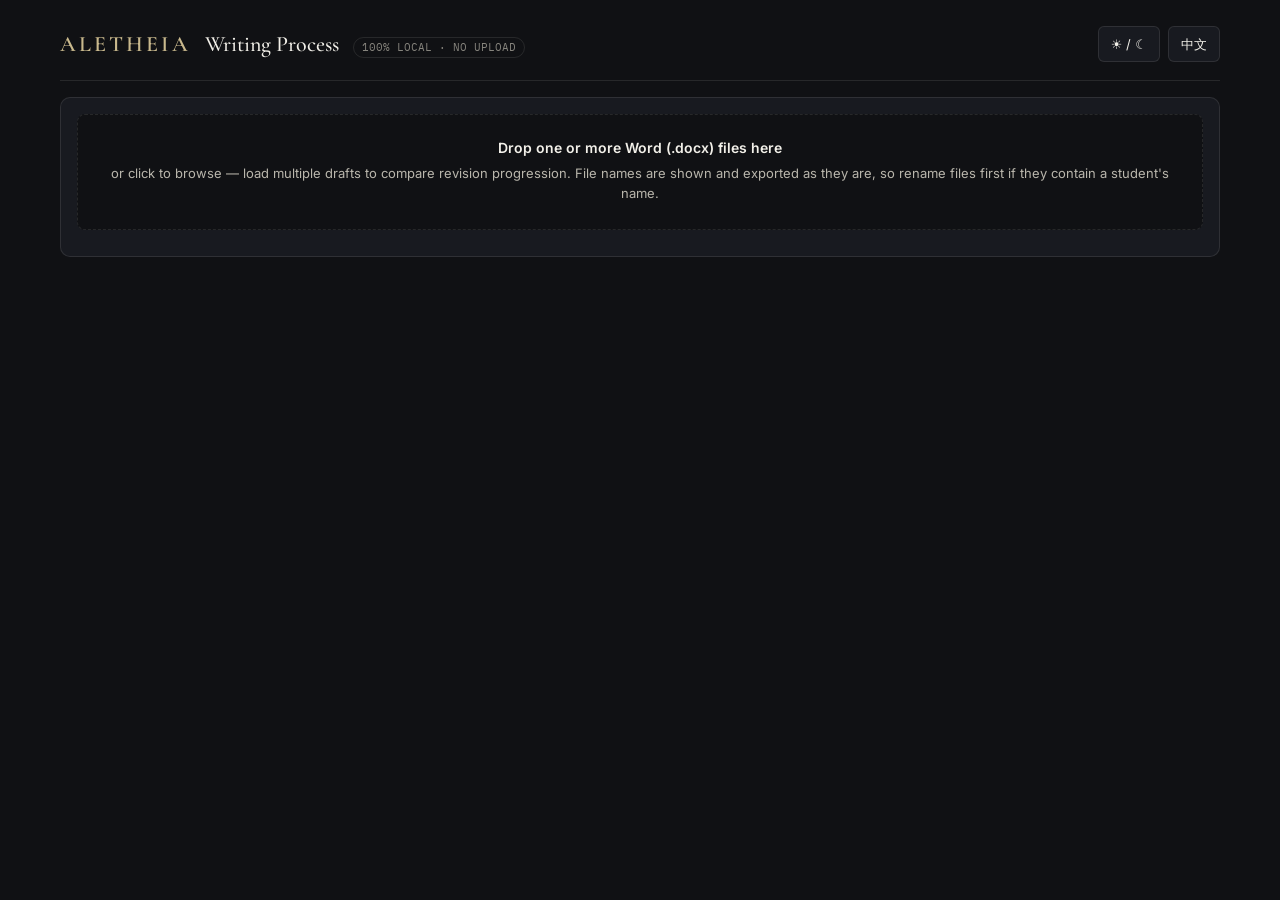
==== process.html @ 65f1b4e4 "V1.9.6: Tools page (Similarity Check, Writing Process, Reference Check)" ====
<!doctype html>
<html lang="en">
<head>
<meta charset="utf-8">
<meta name="viewport" content="width=device-width,initial-scale=1">
<title>ALETHEIA — Writing Process</title>
<style>
@font-face{font-family:'Inter';src:url('inter-latin-400-normal.woff2') format('woff2');font-weight:400;font-style:normal;font-display:swap}
@font-face{font-family:'Inter';src:url('inter-latin-500-normal.woff2') format('woff2');font-weight:500;font-style:normal;font-display:swap}
@font-face{font-family:'Inter';src:url('inter-latin-600-normal.woff2') format('woff2');font-weight:600;font-style:normal;font-display:swap}
@font-face{font-family:'Cormorant Garamond';src:url('cormorant-garamond-latin-500-normal.woff2') format('woff2');font-weight:500;font-style:normal;font-display:swap}
@font-face{font-family:'Cormorant Garamond';src:url('cormorant-garamond-latin-600-normal.woff2') format('woff2');font-weight:600;font-style:normal;font-display:swap}
@font-face{font-family:'IBM Plex Mono';src:url('ibm-plex-mono-latin-400-normal.woff2') format('woff2');font-weight:400;font-style:normal;font-display:swap}
:root{
  --bg:#101114;--bg-2:#181A20;--bg-3:#252832;--fg:#F2F0E9;--fg-2:#B9B6AC;--fg-3:#86847D;
  --line:rgba(242,240,233,.10);--accent:#C9B98D;--gold:#B99A5B;
}
[data-theme="light"]{
  --bg:#FAFAF7;--bg-2:#F2F0E9;--bg-3:#E6E3D8;--fg:#101114;--fg-2:#3C3B37;--fg-3:#6B6962;
  --line:rgba(16,17,20,.12);
}
*{box-sizing:border-box}
body{margin:0;background:var(--bg);color:var(--fg);font:400 14px/1.55 'Inter',system-ui,sans-serif;min-height:100vh}
a{color:inherit;text-decoration:none}
button,input{font:inherit;color:inherit}
button:focus-visible,[tabindex]:focus-visible{outline:2px solid var(--accent);outline-offset:2px}
.wrap{max-width:1200px;margin:0 auto;padding:16px 20px 60px}
header{display:flex;align-items:center;justify-content:space-between;gap:12px;padding:10px 0 18px;border-bottom:1px solid var(--line);flex-wrap:wrap}
.brand{display:flex;align-items:baseline;gap:14px;flex-wrap:wrap}
.wordmark{font:600 22px/1 'Cormorant Garamond',Georgia,serif;letter-spacing:.14em;color:var(--accent)}
.page-title{font:500 22px/1.2 'Cormorant Garamond',Georgia,serif;color:var(--fg)}
.badge-local{font:400 11px/1 'IBM Plex Mono',monospace;color:var(--fg-3);border:1px solid var(--line);padding:4px 8px;border-radius:999px}
.hdr-actions{display:flex;gap:8px;align-items:center}
.btn{background:var(--bg-2);border:1px solid var(--line);color:var(--fg);padding:7px 12px;border-radius:6px;cursor:pointer;font-size:13px;transition:background .15s,border-color .15s}
.btn:hover{background:var(--bg-3);border-color:var(--accent)}
.btn-sm{padding:4px 9px;font-size:12px}
.panel{background:var(--bg-2);border:1px solid var(--line);border-radius:10px;padding:16px;margin-top:16px}
.dropzone{border:1.5px dashed var(--line);border-radius:8px;padding:22px;text-align:center;cursor:pointer;background:var(--bg);transition:border-color .15s,background .15s}
.dropzone.drag{border-color:var(--accent);background:var(--bg-3)}
.dropzone p{margin:4px 0;color:var(--fg-2);font-size:13px}
.status{margin-top:10px;font:400 12.5px/1.4 'IBM Plex Mono',monospace;color:var(--accent)}
.notice{border-left:3px solid var(--gold);background:var(--bg-2);padding:11px 14px;border-radius:0 8px 8px 0;color:var(--fg-2);font-size:13px;margin-top:16px}
.toolbar{display:flex;justify-content:space-between;align-items:center;gap:10px;flex-wrap:wrap;margin-top:16px}
.toolbar-grp{display:flex;gap:8px;flex-wrap:wrap;align-items:center}
.file-tabs{display:flex;gap:6px;flex-wrap:wrap;margin-top:14px}
.file-tab{background:var(--bg-2);border:1px solid var(--line);border-radius:6px;padding:7px 12px;cursor:pointer;font-size:13px;display:inline-flex;align-items:center;gap:8px}
.file-tab[aria-selected="true"]{border-color:var(--accent);background:var(--bg-3);color:var(--accent);font-weight:600}
h2{margin:0 0 12px;font:600 19px/1.2 'Cormorant Garamond',Georgia,serif;color:var(--accent)}
h3{margin:0 0 8px;font:500 14px/1.3 'Inter',sans-serif;color:var(--fg-2);text-transform:uppercase;letter-spacing:.05em;font-size:12px}
.grid-meta{display:grid;grid-template-columns:repeat(auto-fill,minmax(165px,1fr));gap:10px}
.kv{background:var(--bg);border:1px solid var(--line);border-radius:8px;padding:9px 11px}
.kv .k{font-size:11px;color:var(--fg-3);text-transform:uppercase;letter-spacing:.04em}
.kv .v{font:400 13.5px/1.35 'IBM Plex Mono',monospace;margin-top:3px;word-break:break-word}
.signals{display:grid;grid-template-columns:repeat(auto-fit,minmax(260px,1fr));gap:10px}
.sig{background:var(--bg);border:1px solid var(--line);border-left:3px solid var(--accent);border-radius:6px;padding:10px 12px}
.sig.warn{border-left-color:#ce6856}
.sig-title{font-weight:600;font-size:13.5px;margin-bottom:4px}
.sig-desc{font-size:12.5px;color:var(--fg-2)}
.strip-wrap{background:var(--bg);border:1px solid var(--line);border-radius:8px;padding:12px}
.strip{display:flex;height:28px;border-radius:6px;overflow:hidden;background:var(--bg-3);gap:1px}
.strip-seg{height:100%;min-width:3px;cursor:pointer;transition:opacity .15s}
.strip-seg:hover{opacity:.8}
.legend{display:flex;flex-wrap:wrap;gap:8px;margin-top:10px;max-height:110px;overflow-y:auto}
.leg-item{display:inline-flex;align-items:center;gap:6px;font:400 11.5px/1 'IBM Plex Mono',monospace;background:var(--bg-2);border:1px solid var(--line);padding:4px 7px;border-radius:5px;cursor:pointer}
.leg-dot{width:10px;height:10px;border-radius:2px;display:inline-block}
.para-map{display:flex;flex-direction:column;gap:4px;max-height:360px;overflow-y:auto;background:var(--bg);border:1px solid var(--line);border-radius:8px;padding:10px}
.p-bar{display:flex;align-items:center;justify-content:space-between;gap:8px;padding:6px 10px;border-radius:5px;border:1px solid var(--line);cursor:pointer;font-size:12.5px}
.p-bar:hover,.p-bar.active{outline:1.5px solid var(--accent)}
.p-tag{font:400 11px/1 'IBM Plex Mono',monospace;padding:2px 6px;border-radius:4px;background:rgba(16,17,20,.55);color:#F2F0E9}
.inspector{margin-top:10px;background:var(--bg);border:1px solid var(--line);border-radius:8px;padding:12px}
.inspector-text{margin-top:8px;padding-top:8px;border-top:1px solid var(--line);white-space:pre-wrap;word-break:break-word;font-size:13.5px;color:var(--fg-2)}
.timeline{display:flex;flex-direction:column;gap:8px;max-height:280px;overflow-y:auto}
.tl-item{background:var(--bg);border:1px solid var(--line);border-radius:6px;padding:8px 11px;font-size:12.5px}
.tl-head{display:flex;justify-content:space-between;gap:8px;font-family:'IBM Plex Mono',monospace;font-size:11.5px;color:var(--accent);flex-wrap:wrap}
table{width:100%;border-collapse:collapse;font-size:13px}
th,td{padding:8px 10px;border-bottom:1px solid var(--line);text-align:left}
th{color:var(--fg-3);font-size:12px;font-weight:500}
.mono{font-family:'IBM Plex Mono',monospace}
.hidden{display:none!important}
@media print{
  header .hdr-actions,#upload-panel,.toolbar,.file-tabs{display:none!important}
  body{background:#fff;color:#111}
  .panel,.kv,.sig,.strip-wrap,.para-map,.inspector,.tl-item{border-color:#ccc;max-height:none}
}
</style>
<script>try{var t=localStorage.getItem("aletheia.theme");if(t)document.documentElement.dataset.theme=t;}catch(e){}</script>
<link rel="icon" href="favicon.svg" type="image/svg+xml">
</head>
<body>
<div class="wrap">
  <header>
    <div class="brand">
      <a class="wordmark" href="index.html#tools">ALETHEIA</a>
      <span class="page-title" data-i18n="pageTitle">Writing Process</span>
      <span class="badge-local" data-i18n="localBadge">100% LOCAL · NO UPLOAD</span>
    </div>
    <div class="hdr-actions">
      <button class="btn" id="btn-theme" type="button" aria-label="Toggle theme">☀ / ☾</button>
      <button class="btn" id="btn-lang" type="button" aria-label="Switch language">中文</button>
    </div>
  </header>

  <section id="upload-panel" class="panel">
    <div class="dropzone" id="dropzone" tabindex="0" role="button" aria-label="Select or drop Word .docx files">
      <strong data-i18n="dropTitle">Drop one or more Word (.docx) files here</strong>
      <p data-i18n="dropSub">or click to browse — load multiple drafts to compare revision progression</p>
      <input type="file" id="file-input" multiple accept=".docx,application/vnd.openxmlformats-officedocument.wordprocessingml.document" class="hidden">
    </div>
    <div id="status-msg" class="status" aria-live="polite"></div>
  </section>

  <div id="main-results" class="hidden">
    <div class="notice" data-i18n="caution">These are editing traces, not proof of who wrote the text. Pasting the text into a new file, using another editor, Google Docs exports or some 'Save as' formats reset or remove this history. Use it only to start a conversation.</div>

    <div class="toolbar">
      <div class="toolbar-grp">
        <button class="btn btn-sm" id="btn-reveal" type="button" data-i18n="revealNames">Reveal names</button>
        <button class="btn btn-sm" id="btn-show-text" type="button" data-i18n="showText">Show paragraph text</button>
        <button class="btn btn-sm" id="btn-clear" type="button" data-i18n="clearBtn">Clear files</button>
      </div>
      <div class="toolbar-grp">
        <button class="btn btn-sm" id="btn-dl-json" type="button" data-i18n="dlJson">Download JSON</button>
        <button class="btn btn-sm" id="btn-dl-html" type="button" data-i18n="dlHtml">Download HTML report</button>
        <button class="btn btn-sm" onclick="window.print()" type="button" data-i18n="printBtn">Print</button>
      </div>
    </div>

    <div id="file-tabs" class="file-tabs" role="tablist" aria-label="Loaded drafts"></div>

    <section id="drafts-panel" class="panel hidden">
      <h2 data-i18n="draftCompTitle">Draft Progression (Ordered by Revision / Dates)</h2>
      <div style="overflow-x:auto">
        <table>
          <thead><tr>
            <th data-i18n="colDraft">Draft</th>
            <th data-i18n="colRev">Rev / Created</th>
            <th data-i18n="colWords">Words</th>
            <th data-i18n="colSessDelta">Sessions (Carried / New)</th>
            <th data-i18n="colParaDiff">Paragraph Diff vs Prev</th>
          </tr></thead>
          <tbody id="drafts-tbody"></tbody>
        </table>
      </div>
    </section>

    <section class="panel">
      <h2 data-i18n="signalsTitle">Process Observations</h2>
      <div id="signals-grid" class="signals"></div>
    </section>

    <section class="panel">
      <h2 data-i18n="metaTitle">Document Properties &amp; Settings</h2>
      <div id="meta-grid" class="grid-meta"></div>
    </section>

    <section class="panel">
      <h2 data-i18n="sessionsTitle">Editing Sessions (w:rsid)</h2>
      <div id="no-rsid-box" class="notice hidden" style="margin-top:0"></div>
      <div id="session-visuals">
        <div class="strip-wrap">
          <div id="session-strip" class="strip" role="img" aria-label="Session word distribution strip"></div>
          <div id="session-legend" class="legend"></div>
        </div>
      </div>
    </section>

    <section class="panel">
      <h2 data-i18n="paraMapTitle">Paragraph Session Map</h2>
      <div id="para-map" class="para-map" role="list"></div>
      <div id="para-inspector" class="inspector hidden">
        <div id="para-insp-meta" class="mono" style="font-size:12px;color:var(--accent)"></div>
        <div id="para-insp-text" class="inspector-text hidden"></div>
      </div>
    </section>

    <section id="tc-panel" class="panel hidden">
      <h2 data-i18n="tcTitle">Tracked Changes &amp; Comments</h2>
      <div id="tc-summary" class="grid-meta" style="margin-bottom:12px"></div>
      <div id="tc-timeline" class="timeline"></div>
    </section>
  </div>
</div>

<script>
(() => {
  const I18N = {
    en: {
      pageTitle: 'Writing Process',
      localBadge: '100% LOCAL · NO UPLOAD',
      dropTitle: 'Drop one or more Word (.docx) files here',
      dropSub: 'or click to browse — load multiple drafts to compare revision progression. File names are shown and exported as they are, so rename files first if they contain a student\'s name.',
      caution: "These are editing traces, not proof of who wrote the text. Pasting the text into a new file, using another editor, Google Docs exports or some 'Save as' formats reset or remove this history. Use it only to start a conversation.",
      revealNames: 'Reveal names',
      hideNames: 'Hide names',
      showText: 'Show paragraph text',
      hideText: 'Hide paragraph text',
      clearBtn: 'Clear files',
      dlJson: 'Download JSON',
      dlHtml: 'Download HTML report',
      printBtn: 'Print',
      draftCompTitle: 'Draft Progression (Ordered by Revision / Dates)',
      colDraft: 'Draft',
      colRev: 'Rev / Created',
      colWords: 'Words',
      colSessDelta: 'Sessions (Carried / New)',
      colParaDiff: 'Paragraph Diff vs Prev',
      signalsTitle: 'Process Observations',
      metaTitle: 'Document Properties & Settings',
      sessionsTitle: 'Editing Sessions (w:rsid)',
      paraMapTitle: 'Paragraph Session Map',
      tcTitle: 'Tracked Changes & Comments',
      rejectNonDocx: 'Skipped "{name}": only .docx Word files are supported (legacy .doc or PDF files cannot be unpacked).',
      parseErr: 'Could not read "{name}": {err}',
      hiddenVal: 'hidden',
      addedOneSess: 'added in one session',
      noRsidExplain: 'No Word revision session IDs (w:rsid) were found in this file. This typically happens when a document was exported from Google Docs, LibreOffice, Pandoc, or a third-party tool rather than saved incrementally in Microsoft Word.',
      clickParaHint: 'Click any paragraph bar above to inspect its session ID and word count.',
      obsEditTime: 'Editing time recorded: {m} min for {w} words',
      obsEditTimeDesc: 'Word increments TotalTime while the document window is open. Low time can reflect offline drafting or pasting; high time can reflect leaving the file open.',
      obsOneSess: '{pct}% of words were added in a single session',
      obsOneSessDesc: 'Paragraphs of more than 60 words that carry a single session ID were entered in one editing session and not edited later. This is also normal when a piece is written in one sitting, or drafted elsewhere (notes, another app) and pasted in.',
      obsFewSess: 'Few editing sessions ({s}) for a {w}-word document',
      obsFewSessDesc: 'Documents drafted in Word across several sittings usually collect several session IDs. Few sessions is also normal for work written in one sitting or drafted in another app.',
      obsMultiSess: 'Incremental editing across {s} sessions',
      obsMultiSessDesc: 'Multiple distinct rsid tags appear across paragraphs and runs, consistent with multi-session editing in Word.',
      obsTemplate: 'Template or copied-file indicators present',
      obsTemplateDesc: 'Details: {detail}. Using an existing file or template preserves its original creation date or rsidRoot.',
      obsNoRsid: 'No Word session history (rsid) present',
      obsNoRsidDesc: 'Generated or re-saved by a non-Word editor (such as Google Docs or LibreOffice), which strips Word session identifiers.',
      obsTracked: 'Tracked changes or comments recorded ({n} items)',
      obsTrackedDesc: 'Contains revision markup (w:ins / w:del) or review comments in word/comments.xml.',
      insLabel: 'Insertion',
      delLabel: 'Deletion',
      comLabel: 'Comment'
    },
    zh: {
      pageTitle: '写作过程',
      localBadge: '纯本地运行 · 绝不上传',
      dropTitle: '将 Word (.docx) 文件拖放到此处（支持多份草稿）',
      dropSub: '或点击选择文件 — 加载同一作品的多个草稿可对比修订过程。文件名会原样显示和导出，如果文件名里有学生姓名，请先改名。',
      caution: '这些只是编辑痕迹，不能证明文本是谁写的。把文字粘贴到新文件、使用其他编辑器、从 Google Docs 导出或某些“另存为”格式都会重置或清除这些记录。只能作为沟通的起点。',
      revealNames: '显示人名',
      hideNames: '隐藏人名',
      showText: '显示段落文本',
      hideText: '隐藏段落文本',
      clearBtn: '清空文件',
      dlJson: '下载 JSON',
      dlHtml: '下载 HTML 报告',
      printBtn: '打印',
      draftCompTitle: '多草稿演进对比（按修订号/日期排序）',
      colDraft: '草稿文件',
      colRev: '修订号 / 创建时间',
      colWords: '总词数',
      colSessDelta: '会话数（继承 / 新增）',
      colParaDiff: '较上一稿段落变化',
      signalsTitle: '过程观察',
      metaTitle: '文档属性与设置',
      sessionsTitle: '编辑会话 (w:rsid)',
      paraMapTitle: '段落会话分布图',
      tcTitle: '修订记录与批注',
      rejectNonDocx: '已跳过 “{name}”：仅支持 .docx 格式的 Word 文档（不支持旧版 .doc 或 PDF）。',
      parseErr: '无法解析 “{name}”：{err}',
      hiddenVal: '已隐藏',
      addedOneSess: '单次会话整段加入',
      noRsidExplain: '此文件中未发现 Word 修订会话标识 (w:rsid)。这通常表示文档是由 Google Docs、LibreOffice、Pandoc 等工具导出，而非在 Microsoft Word 中逐步保存。',
      clickParaHint: '点击上方任意段落条以查看其所属会话 ID 与词数。',
      obsEditTime: '记录的编辑时长：{m} 分钟（共 {w} 词）',
      obsEditTimeDesc: 'Word 在文档窗口打开期间累计 TotalTime。时长较短可能因离线起草后转入，较长也可能因窗口长时间挂起。',
      obsOneSess: '{pct}% 的词是在单次会话中整段加入的',
      obsOneSessDesc: '超过 60 词、只带一个会话标识的段落，是在一次编辑会话里写入、之后没有再改动的。一次写完的作业，或先在别处（笔记、其他软件）写好再粘贴进来，也会这样。',
      obsFewSess: '篇幅 {w} 词但仅有 {s} 个编辑会话',
      obsFewSessDesc: '在 Word 里分几次写的文档通常会积累多个会话标识。一次写完或在其他软件里起草的作业，会话少也很正常。',
      obsMultiSess: '跨越 {s} 个编辑会话逐步修改',
      obsMultiSessDesc: '段落与文本片段包含多个不同的 rsid 标记，符合在 Word 中分阶段编辑的特征。',
      obsTemplate: '存在基于模板或复制旧文件的迹象',
      obsTemplateDesc: '详情：{detail}。基于已有文件或模板创建文档会保留原始创建时间或 rsidRoot。',
      obsNoRsid: '无 Word 会话历史记录 (rsid)',
      obsNoRsidDesc: '由非 Word 编辑器（如 Google Docs 或 LibreOffice）生成或转存，Word 会话标识已被移除。',
      obsTracked: '包含修订记录或批注（共 {n} 项）',
      obsTrackedDesc: '文档内保留了修订标记 (w:ins / w:del) 或 word/comments.xml 批注。',
      insLabel: '插入',
      delLabel: '删除',
      comLabel: '批注'
    }
  };

  const COLORS = [
    '#C9B98D','#5C9EAD','#CE6856','#82B366','#B07AA1',
    '#D6894F','#6883BA','#A3A85C','#5BA88F','#C77D8A',
    '#8E9BAE','#B99A5B'
  ];

  let lang = /^zh/i.test(navigator.language || '') ? 'zh' : 'en';
  try {
    const s = localStorage.getItem('aletheia.lang');
    if (s === 'zh' || s === 'en') lang = s;
  } catch (e) {}

  let filesData = [];
  let activeIdx = 0;
  let revealNames = false;
  let showParaText = false;
  let selectedParaIdx = -1;

  const $ = id => document.getElementById(id);
  const t = (k, vars) => {
    let s = (I18N[lang] && I18N[lang][k]) || I18N.en[k] || k;
    if (vars) for (const key in vars) s = s.replace('{' + key + '}', vars[key]);
    return s;
  };

  function applyI18n() {
    document.documentElement.lang = lang === 'zh' ? 'zh-CN' : 'en';
    document.querySelectorAll('[data-i18n]').forEach(el => { el.textContent = t(el.dataset.i18n); });
    $('btn-lang').textContent = lang === 'en' ? '中文' : 'EN';
    $('btn-reveal').textContent = revealNames ? t('hideNames') : t('revealNames');
    $('btn-show-text').textContent = showParaText ? t('hideText') : t('showText');
    if (filesData.length) renderAll();
  }

  $('btn-lang').addEventListener('click', () => {
    lang = lang === 'en' ? 'zh' : 'en';
    try { localStorage.setItem('aletheia.lang', lang); } catch (e) {}
    applyI18n();
  });

  $('btn-theme').addEventListener('click', () => {
    const d = document.documentElement, n = d.dataset.theme === 'light' ? 'dark' : 'light';
    d.dataset.theme = n;
    try { localStorage.setItem('aletheia.theme', n); } catch (e) {}
    if (typeof drawMatrix === 'function' && typeof lastSetResult !== 'undefined' && lastSetResult) drawMatrix();
  });

  $('btn-reveal').addEventListener('click', () => {
    revealNames = !revealNames;
    $('btn-reveal').textContent = revealNames ? t('hideNames') : t('revealNames');
    if (filesData.length) renderActiveFile();
  });

  $('btn-show-text').addEventListener('click', () => {
    showParaText = !showParaText;
    $('btn-show-text').textContent = showParaText ? t('hideText') : t('showText');
    if (filesData.length) renderInspector();
  });

  $('btn-clear').addEventListener('click', () => {
    filesData = [];
    activeIdx = 0;
    selectedParaIdx = -1;
    $('main-results').classList.add('hidden');
    $('status-msg').textContent = '';
  });

  // Minimal ZIP central-directory reader + DecompressionStream('deflate-raw')
  async function unzipDocx(arrayBuffer) {
    const view = new DataView(arrayBuffer);
    const bytes = new Uint8Array(arrayBuffer);
    let eocdOffset = -1;
    const minSearch = Math.max(0, bytes.length - 65557);
    for (let i = bytes.length - 22; i >= minSearch; i--) {
      if (view.getUint32(i, true) === 0x06054b50) {
        eocdOffset = i;
        break;
      }
    }
    if (eocdOffset < 0) throw new Error('Not a valid ZIP archive');
    const entryCount = view.getUint16(eocdOffset + 10, true);
    const cdOffset = view.getUint32(eocdOffset + 16, true);
    const decoder = new TextDecoder('utf-8');
    const entries = new Map();
    let ptr = cdOffset;

    for (let i = 0; i < entryCount; i++) {
      if (ptr + 46 > bytes.length || view.getUint32(ptr, true) !== 0x02014b50) break;
      const method = view.getUint16(ptr + 10, true);
      const compSize = view.getUint32(ptr + 20, true);
      const nameLen = view.getUint16(ptr + 28, true);
      const extraLen = view.getUint16(ptr + 30, true);
      const commentLen = view.getUint16(ptr + 32, true);
      const localOffset = view.getUint32(ptr + 42, true);
      const name = decoder.decode(bytes.subarray(ptr + 46, ptr + 46 + nameLen));
      entries.set(name, { method, compSize, localOffset });
      ptr += 46 + nameLen + extraLen + commentLen;
    }

    async function readTextEntry(entryName) {
      const meta = entries.get(entryName);
      if (!meta) return null;
      const lp = meta.localOffset;
      if (lp + 30 > bytes.length || view.getUint32(lp, true) !== 0x04034b50) return null;
      const lNameLen = view.getUint16(lp + 26, true);
      const lExtraLen = view.getUint16(lp + 28, true);
      const dataStart = lp + 30 + lNameLen + lExtraLen;
      const slice = bytes.subarray(dataStart, dataStart + meta.compSize);
      if (meta.method === 0) {
        return decoder.decode(slice);
      }
      if (meta.method === 8) {
        if (typeof DecompressionStream === 'undefined') {
          throw new Error('DecompressionStream not supported in this browser');
        }
        const ds = new DecompressionStream('deflate-raw');
        const stream = new Blob([slice]).stream().pipeThrough(ds);
        const outBuf = await new Response(stream).arrayBuffer();
        return decoder.decode(outBuf);
      }
      throw new Error('Unsupported ZIP compression method: ' + meta.method);
    }

    return { entries, readTextEntry };
  }

  function parseXml(xmlStr) {
    if (!xmlStr) return null;
    const doc = new DOMParser().parseFromString(xmlStr, 'application/xml');
    if (doc.querySelector('parsererror')) return null;
    return doc;
  }

  function firstText(doc, localNames) {
    if (!doc) return '';
    for (const ln of localNames) {
      const els = doc.getElementsByTagName('*');
      for (let i = 0; i < els.length; i++) {
        if (els[i].localName === ln && els[i].textContent.trim()) {
          return els[i].textContent.trim();
        }
      }
    }
    return '';
  }

  function getWAttr(el, name) {
    return el.getAttribute('w:' + name) || el.getAttribute(name) || '';
  }

  function countWords(str) {
    const m = str.trim().match(/\S+/g);
    return m ? m.length : 0;
  }

  function normParaHash(str) {
    return str.normalize('NFKC').toLowerCase().replace(/\s+/g, ' ').trim();
  }

  // A run belongs to the closest enclosing w:p (text boxes nest paragraphs inside paragraphs).
  function nearestPara(node) {
    for (let n = node.parentNode; n; n = n.parentNode) if (n.localName === 'p') return n;
    return null;
  }
  // Word stores a duplicate of some content in mc:AlternateContent/mc:Fallback for older readers; skip it.
  function insideFallback(node) {
    for (let n = node.parentNode; n; n = n.parentNode) if (n.localName === 'Fallback') return true;
    return false;
  }

  async function analyzeDocx(file) {
    const buf = await file.arrayBuffer();
    const zip = await unzipDocx(buf);
    const [coreXml, appXml, settingsXml, docXml, commentsXml] = await Promise.all([
      zip.readTextEntry('docProps/core.xml'),
      zip.readTextEntry('docProps/app.xml'),
      zip.readTextEntry('word/settings.xml'),
      zip.readTextEntry('word/document.xml'),
      zip.readTextEntry('word/comments.xml')
    ]);

    if (!docXml) throw new Error('Missing word/document.xml');
    const coreDoc = parseXml(coreXml);
    const appDoc = parseXml(appXml);
    const setDoc = parseXml(settingsXml);
    const bodyDoc = parseXml(docXml);
    const comDoc = parseXml(commentsXml);

    const meta = {
      created: firstText(coreDoc, ['created']),
      modified: firstText(coreDoc, ['modified']),
      creator: firstText(coreDoc, ['creator']),
      lastModifiedBy: firstText(coreDoc, ['lastModifiedBy']),
      revision: firstText(coreDoc, ['revision']),
      totalTime: firstText(appDoc, ['TotalTime']),
      application: firstText(appDoc, ['Application']),
      appVersion: firstText(appDoc, ['AppVersion']),
      template: firstText(appDoc, ['Template']),
      pages: firstText(appDoc, ['Pages']),
      wordsApp: firstText(appDoc, ['Words']),
      charsApp: firstText(appDoc, ['Characters'])
    };

    let rsidRoot = '';
    const settingsRsids = [];
    if (setDoc) {
      const all = setDoc.getElementsByTagName('*');
      for (let i = 0; i < all.length; i++) {
        const el = all[i];
        if (el.localName === 'rsidRoot') rsidRoot = getWAttr(el, 'val');
        else if (el.localName === 'rsid') {
          const v = getWAttr(el, 'val');
          if (v) settingsRsids.push(v);
        }
      }
    }

    const sessionWords = new Map();
    const sessionOrder = [];
    const noteSession = id => {
      if (!id) return;
      if (!sessionWords.has(id)) {
        sessionWords.set(id, 0);
        sessionOrder.push(id);
      }
    };
    settingsRsids.forEach(noteSession);

    const paragraphs = [];
    const trackedChanges = [];
    let totalWords = 0;
    let oneSessionBlockWords = 0;

    if (bodyDoc) {
      const pEls = bodyDoc.getElementsByTagName('*');
      for (let i = 0; i < pEls.length; i++) {
        const el = pEls[i];
        if (el.localName === 'ins' || el.localName === 'del') {
          const author = getWAttr(el, 'author');
          const date = getWAttr(el, 'date');
          const txt = el.textContent.trim();
          if (txt || date || author) {
            trackedChanges.push({
              kind: el.localName === 'ins' ? 'ins' : 'del',
              author,
              date,
              preview: txt.slice(0, 120)
            });
          }
        }
        if (el.localName !== 'p') continue;
        if (insideFallback(el)) continue;
        const pRsidR = getWAttr(el, 'rsidR');
        const pRsidDef = getWAttr(el, 'rsidRDefault');
        noteSession(pRsidR);
        noteSession(pRsidDef);

        const runRsids = new Set();
        const textParts = [];
        const descendants = el.getElementsByTagName('*');
        for (let j = 0; j < descendants.length; j++) {
          const d = descendants[j];
          if (d.localName === 'r' && nearestPara(d) === el && !insideFallback(d)) {
            const rr = getWAttr(d, 'rsidR') || pRsidDef || pRsidR || 'none';
            runRsids.add(rr);
            let rText = '';
            const kids = d.getElementsByTagName('*');
            for (let k = 0; k < kids.length; k++) {
              if (kids[k].localName === 't') {
                rText += kids[k].textContent;
              } else if (kids[k].localName === 'tab') {
                rText += '\t';
              } else if (kids[k].localName === 'br') {
                rText += '\n';
              }
            }
            if (rText) {
              textParts.push(rText);
              const wc = countWords(rText);
              if (rr !== 'none') {
                noteSession(rr);
                sessionWords.set(rr, (sessionWords.get(rr) || 0) + wc);
              }
            }
          }
        }
        const fullText = textParts.join('');
        const wc = countWords(fullText);
        if (!wc && !fullText.trim()) continue;
        totalWords += wc;
        const activeRunSessions = [...runRsids].filter(x => x !== 'none');
        const primarySession = activeRunSessions[0] || pRsidR || pRsidDef || 'none';
        const singleSessionBulk = activeRunSessions.length === 1 && wc > 60;
        if (singleSessionBulk) oneSessionBlockWords += wc;

        paragraphs.push({
          index: paragraphs.length + 1,
          rsidR: pRsidR,
          rsidRDefault: pRsidDef,
          runRsids: activeRunSessions,
          primarySession,
          words: wc,
          singleSessionBulk,
          text: fullText,
          hash: normParaHash(fullText)
        });
      }
    }

    const comments = [];
    if (comDoc) {
      const cEls = comDoc.getElementsByTagName('*');
      for (let i = 0; i < cEls.length; i++) {
        if (cEls[i].localName === 'comment') {
          comments.push({
            kind: 'comment',
            author: getWAttr(cEls[i], 'author'),
            date: getWAttr(cEls[i], 'date'),
            preview: cEls[i].textContent.trim().slice(0, 140)
          });
        }
      }
    }

    const allSessions = sessionOrder.map((id, idx) => ({
      id,
      words: sessionWords.get(id) || 0,
      color: COLORS[idx % COLORS.length]
    }));

    return {
      fileName: file.name,
      meta,
      rsidRoot,
      settingsRsids,
      allSessions,
      paragraphs,
      totalWords,
      oneSessionBlockWords,
      trackedChanges,
      comments
    };
  }

  function sortDrafts(list) {
    return list.slice().sort((a, b) => {
      const ra = parseInt(a.meta.revision, 10);
      const rb = parseInt(b.meta.revision, 10);
      if (!isNaN(ra) && !isNaN(rb) && ra !== rb) return ra - rb;
      const ca = Date.parse(a.meta.created || a.meta.modified || '');
      const cb = Date.parse(b.meta.created || b.meta.modified || '');
      if (!isNaN(ca) && !isNaN(cb) && ca !== cb) return ca - cb;
      return a.fileName.localeCompare(b.fileName);
    });
  }

  async function handleFiles(fileList) {
    if (!fileList || !fileList.length) return;
    const msgs = [];
    for (const f of fileList) {
      if (!f.name.toLowerCase().endsWith('.docx')) {
        msgs.push(t('rejectNonDocx', { name: f.name }));
        continue;
      }
      try {
        const parsed = await analyzeDocx(f);
        filesData.push(parsed);
      } catch (err) {
        msgs.push(t('parseErr', { name: f.name, err: err.message }));
      }
    }
    $('status-msg').textContent = msgs.join(' ');
    if (filesData.length) {
      filesData = sortDrafts(filesData);
      activeIdx = filesData.length - 1;
      selectedParaIdx = -1;
      renderAll();
    }
  }

  const dz = $('dropzone'), fi = $('file-input');
  dz.addEventListener('click', () => fi.click());
  dz.addEventListener('keydown', e => { if (e.key === 'Enter' || e.key === ' ') { e.preventDefault(); fi.click(); } });
  dz.addEventListener('dragover', e => { e.preventDefault(); dz.classList.add('drag'); });
  dz.addEventListener('dragleave', () => dz.classList.remove('drag'));
  dz.addEventListener('drop', e => { e.preventDefault(); dz.classList.remove('drag'); handleFiles(Array.from(e.dataTransfer.files)); });
  fi.addEventListener('change', () => { const files = Array.from(fi.files); fi.value = ''; handleFiles(files); });

  function buildSignals(doc) {
    const sigs = [];
    const sessCount = doc.allSessions.length;
    const words = doc.totalWords || parseInt(doc.meta.wordsApp, 10) || 0;
    const mins = parseInt(doc.meta.totalTime, 10);

    if (!isNaN(mins)) {
      sigs.push({
        warn: mins <= 2 && words > 250,
        title: t('obsEditTime', { m: mins, w: words }),
        desc: t('obsEditTimeDesc')
      });
    }

    if (sessCount === 0) {
      sigs.push({
        warn: false,
        title: t('obsNoRsid'),
        desc: t('obsNoRsidDesc')
      });
    } else {
      const bulkPct = words > 0 ? Math.round((doc.oneSessionBlockWords / words) * 100) : 0;
      if (bulkPct > 0) {
        sigs.push({
          warn: bulkPct >= 40,
          title: t('obsOneSess', { pct: bulkPct }),
          desc: t('obsOneSessDesc')
        });
      }
      if (sessCount <= 2 && words >= 300) {
        sigs.push({
          warn: true,
          title: t('obsFewSess', { s: sessCount, w: words }),
          desc: t('obsFewSessDesc')
        });
      } else if (sessCount >= 3) {
        sigs.push({
          warn: false,
          title: t('obsMultiSess', { s: sessCount }),
          desc: t('obsMultiSessDesc')
        });
      }
    }

    const tplDetails = [];
    if (doc.meta.template && !/^normal(\.dotm?)?$/i.test(doc.meta.template)) {
      tplDetails.push('Template: ' + doc.meta.template);
    }
    if (doc.rsidRoot && doc.settingsRsids.length && !doc.settingsRsids.includes(doc.rsidRoot)) {
      tplDetails.push('rsidRoot ' + doc.rsidRoot + ' differs from current sessions');
    }
    const cTime = Date.parse(doc.meta.created || '');
    const mTime = Date.parse(doc.meta.modified || '');
    if (!isNaN(cTime) && !isNaN(mTime) && (mTime - cTime) > 1000 * 86400 * 30) {
      tplDetails.push('Created >30 days before modified');
    }
    if (tplDetails.length) {
      sigs.push({
        warn: false,
        title: t('obsTemplate'),
        desc: t('obsTemplateDesc', { detail: tplDetails.join('; ') })
      });
    }

    const tcTotal = doc.trackedChanges.length + doc.comments.length;
    if (tcTotal > 0) {
      sigs.push({
        warn: false,
        title: t('obsTracked', { n: tcTotal }),
        desc: t('obsTrackedDesc')
      });
    }
    return sigs;
  }

  function renderDraftComparison() {
    const panel = $('drafts-panel');
    if (filesData.length < 2) { panel.classList.add('hidden'); return; }
    panel.classList.remove('hidden');
    const tbody = $('drafts-tbody');
    tbody.textContent = '';

    filesData.forEach((doc, idx) => {
      const tr = document.createElement('tr');
      const prev = idx > 0 ? filesData[idx - 1] : null;
      const curSess = new Set(doc.allSessions.map(s => s.id));
      let sessText = String(curSess.size);
      let diffText = '—';
      let wordDelta = '';

      if (prev) {
        const prevSess = new Set(prev.allSessions.map(s => s.id));
        let carried = 0, addedS = 0;
        curSess.forEach(id => { if (prevSess.has(id)) carried++; else addedS++; });
        sessText = `${carried} / +${addedS}`;

        const dw = doc.totalWords - prev.totalWords;
        wordDelta = ` (${dw >= 0 ? '+' : ''}${dw})`;

        const prevHashes = new Map();
        prev.paragraphs.forEach(p => prevHashes.set(p.hash, (prevHashes.get(p.hash) || 0) + 1));
        const curHashes = new Map();
        doc.paragraphs.forEach(p => curHashes.set(p.hash, (curHashes.get(p.hash) || 0) + 1));

        let same = 0, addedP = 0, removedP = 0;
        curHashes.forEach((cnt, h) => {
          const pCnt = prevHashes.get(h) || 0;
          same += Math.min(cnt, pCnt);
          if (cnt > pCnt) addedP += cnt - pCnt;
        });
        prevHashes.forEach((cnt, h) => {
          const cCnt = curHashes.get(h) || 0;
          if (cnt > cCnt) removedP += cnt - cCnt;
        });
        diffText = `+${addedP} / -${removedP} / =${same}`;
      }

      const cells = [
        doc.fileName,
        `r${doc.meta.revision || '?'} · ${(doc.meta.created || '—').slice(0, 10)}`,
        `${doc.totalWords}${wordDelta}`,
        sessText,
        diffText
      ];
      cells.forEach((val, ci) => {
        const td = document.createElement('td');
        if (ci > 0) td.className = 'mono';
        td.textContent = val;
        tr.appendChild(td);
      });
      tbody.appendChild(tr);
    });
  }

  function renderInspector() {
    const box = $('para-inspector');
    const doc = filesData[activeIdx];
    if (!doc || selectedParaIdx < 0 || selectedParaIdx >= doc.paragraphs.length) {
      box.classList.add('hidden');
      return;
    }
    box.classList.remove('hidden');
    const p = doc.paragraphs[selectedParaIdx];
    const parts = [
      `¶${p.index}`,
      `${p.words} words`,
      `rsidR=${p.rsidR || 'none'}`,
      `runs=[${p.runRsids.join(', ') || 'none'}]`
    ];
    if (p.singleSessionBulk) parts.push(`[${t('addedOneSess')}]`);
    $('para-insp-meta').textContent = parts.join('  ·  ');

    const txtEl = $('para-insp-text');
    txtEl.classList.toggle('hidden', !showParaText);
    txtEl.textContent = showParaText ? p.text : '';
  }

  function renderActiveFile() {
    const doc = filesData[activeIdx];
    if (!doc) return;

    // Signals
    const sGrid = $('signals-grid');
    sGrid.textContent = '';
    buildSignals(doc).forEach(s => {
      const card = document.createElement('div');
      card.className = 'sig' + (s.warn ? ' warn' : '');
      const st = document.createElement('div');
      st.className = 'sig-title';
      st.textContent = s.title;
      const sd = document.createElement('div');
      sd.className = 'sig-desc';
      sd.textContent = s.desc;
      card.append(st, sd);
      sGrid.appendChild(card);
    });

    // Metadata grid
    const mGrid = $('meta-grid');
    mGrid.textContent = '';
    const maskName = val => !val ? '—' : (revealNames ? val : t('hiddenVal'));
    const entries = [
      ['Created', doc.meta.created || '—'],
      ['Modified', doc.meta.modified || '—'],
      ['Creator', maskName(doc.meta.creator)],
      ['Last Modified By', maskName(doc.meta.lastModifiedBy)],
      ['Revision', doc.meta.revision || '—'],
      ['TotalTime (min)', doc.meta.totalTime || '—'],
      ['Application', [doc.meta.application, doc.meta.appVersion].filter(Boolean).join(' ') || '—'],
      ['Template', doc.meta.template || '—'],
      ['Pages / Words / Chars', `${doc.meta.pages || '—'} / ${doc.meta.wordsApp || doc.totalWords} / ${doc.meta.charsApp || '—'}`],
      ['rsidRoot', doc.rsidRoot || '—'],
      ['Session Count', String(doc.allSessions.length)]
    ];
    entries.forEach(([k, v]) => {
      const kv = document.createElement('div');
      kv.className = 'kv';
      const ke = document.createElement('div');
      ke.className = 'k';
      ke.textContent = k;
      const ve = document.createElement('div');
      ve.className = 'v';
      ve.textContent = v;
      kv.append(ke, ve);
      mGrid.appendChild(kv);
    });

    // Sessions strip
    const colorMap = new Map();
    doc.allSessions.forEach(s => colorMap.set(s.id, s.color));

    if (!doc.allSessions.length) {
      $('no-rsid-box').textContent = t('noRsidExplain');
      $('no-rsid-box').classList.remove('hidden');
      $('session-visuals').classList.add('hidden');
    } else {
      $('no-rsid-box').classList.add('hidden');
      $('session-visuals').classList.remove('hidden');
      const strip = $('session-strip');
      const leg = $('session-legend');
      strip.textContent = '';
      leg.textContent = '';
      const totalAssigned = doc.allSessions.reduce((acc, s) => acc + s.words, 0) || 1;

      doc.allSessions.forEach((s, idx) => {
        const seg = document.createElement('div');
        seg.className = 'strip-seg';
        seg.style.background = s.color;
        seg.style.flex = `${Math.max(1, s.words)} 1 0%`;
        seg.title = `S${idx + 1} (${s.id}): ${s.words} words`;
        strip.appendChild(seg);

        const item = document.createElement('span');
        item.className = 'leg-item';
        const dot = document.createElement('span');
        dot.className = 'leg-dot';
        dot.style.background = s.color;
        const lbl = document.createElement('span');
        const pct = Math.round((s.words / totalAssigned) * 100);
        lbl.textContent = `S${idx + 1} ${s.id}: ${s.words}w (${pct}%)`;
        item.append(dot, lbl);
        leg.appendChild(item);
      });
    }

    // Paragraph map
    const pMap = $('para-map');
    pMap.textContent = '';
    doc.paragraphs.forEach((p, idx) => {
      const bar = document.createElement('div');
      bar.className = 'p-bar' + (idx === selectedParaIdx ? ' active' : '');
      bar.tabIndex = 0;
      bar.setAttribute('role', 'listitem');
      const bgCol = colorMap.get(p.primarySession) || 'var(--bg-3)';
      bar.style.background = p.primarySession === 'none'
        ? 'var(--bg-2)'
        : `linear-gradient(90deg, ${bgCol}38 0%, ${bgCol}18 100%)`;

      const left = document.createElement('span');
      left.className = 'mono';
      left.textContent = `¶${p.index} · ${p.words}w · ${p.primarySession}`;

      const right = document.createElement('span');
      if (p.singleSessionBulk) {
        const tag = document.createElement('span');
        tag.className = 'p-tag';
        tag.textContent = t('addedOneSess');
        right.appendChild(tag);
      }
      bar.append(left, right);
      const select = () => {
        selectedParaIdx = idx;
        pMap.querySelectorAll('.p-bar').forEach((el, j) => el.classList.toggle('active', j === idx));
        renderInspector();
      };
      bar.addEventListener('click', select);
      bar.addEventListener('keydown', e => { if (e.key === 'Enter' || e.key === ' ') { e.preventDefault(); select(); } });
      pMap.appendChild(bar);
    });
    renderInspector();

    // Tracked changes & comments
    const tcItems = [
      ...doc.trackedChanges.map(x => ({ ...x, label: x.kind === 'ins' ? t('insLabel') : t('delLabel') })),
      ...doc.comments.map(x => ({ ...x, label: t('comLabel') }))
    ].sort((a, b) => (a.date || '').localeCompare(b.date || ''));

    const tcPanel = $('tc-panel');
    if (!tcItems.length) {
      tcPanel.classList.add('hidden');
    } else {
      tcPanel.classList.remove('hidden');
      const sum = $('tc-summary');
      sum.textContent = '';
      const insCnt = doc.trackedChanges.filter(x => x.kind === 'ins').length;
      const delCnt = doc.trackedChanges.filter(x => x.kind === 'del').length;
      [
        ['Insertions (w:ins)', String(insCnt)],
        ['Deletions (w:del)', String(delCnt)],
        ['Comments', String(doc.comments.length)]
      ].forEach(([k, v]) => {
        const kv = document.createElement('div');
        kv.className = 'kv';
        const ke = document.createElement('div'); ke.className = 'k'; ke.textContent = k;
        const ve = document.createElement('div'); ve.className = 'v'; ve.textContent = v;
        kv.append(ke, ve);
        sum.appendChild(kv);
      });

      const tl = $('tc-timeline');
      tl.textContent = '';
      tcItems.forEach(item => {
        const card = document.createElement('div');
        card.className = 'tl-item';
        const head = document.createElement('div');
        head.className = 'tl-head';
        const author = item.author ? (revealNames ? item.author : t('hiddenVal')) : '—';
        head.textContent = `${item.label} · ${item.date || 'undated'} · ${author}`;
        card.appendChild(head);
        if (item.preview && showParaText) {
          const body = document.createElement('div');
          body.style.marginTop = '4px';
          body.style.color = 'var(--fg-2)';
          body.textContent = item.preview;
          card.appendChild(body);
        }
        tl.appendChild(card);
      });
    }
  }

  function renderAll() {
    $('main-results').classList.remove('hidden');
    const tabsEl = $('file-tabs');
    tabsEl.textContent = '';
    filesData.forEach((doc, idx) => {
      const btn = document.createElement('button');
      btn.type = 'button';
      btn.className = 'file-tab';
      btn.setAttribute('role', 'tab');
      btn.setAttribute('aria-selected', String(idx === activeIdx));
      btn.textContent = `${doc.fileName} (${doc.totalWords}w)`;
      btn.addEventListener('click', () => {
        activeIdx = idx;
        selectedParaIdx = -1;
        renderAll();
      });
      tabsEl.appendChild(btn);
    });
    renderDraftComparison();
    renderActiveFile();
  }

  function buildExportSummary() {
    return filesData.map(doc => ({
      fileName: doc.fileName,
      meta: {
        created: doc.meta.created,
        modified: doc.meta.modified,
        creator: revealNames ? doc.meta.creator : '[hidden]',
        lastModifiedBy: revealNames ? doc.meta.lastModifiedBy : '[hidden]',
        revision: doc.meta.revision,
        totalTimeMinutes: doc.meta.totalTime,
        application: doc.meta.application,
        appVersion: doc.meta.appVersion,
        template: doc.meta.template
      },
      rsidRoot: doc.rsidRoot,
      sessionCount: doc.allSessions.length,
      sessions: doc.allSessions.map(s => ({ id: s.id, words: s.words })),
      totalWords: doc.totalWords,
      oneSessionBulkWords: doc.oneSessionBlockWords,
      trackedChangesCount: doc.trackedChanges.length,
      commentsCount: doc.comments.length,
      observations: buildSignals(doc).map(s => s.title)
    }));
  }

  function downloadFile(name, content, mime) {
    const a = document.createElement('a');
    a.href = URL.createObjectURL(new Blob([content], { type: mime }));
    a.download = name;
    a.click();
  }

  $('btn-dl-json').addEventListener('click', () => {
    if (!filesData.length) return;
    downloadFile('aletheia-process-summary.json', JSON.stringify(buildExportSummary(), null, 2), 'application/json');
  });

  function escHtml(s) {
    return String(s).replace(/&/g, '&amp;').replace(/</g, '&lt;').replace(/>/g, '&gt;').replace(/"/g, '&quot;');
  }

  $('btn-dl-html').addEventListener('click', () => {
    if (!filesData.length) return;
    const summary = buildExportSummary();
    const sections = summary.map(d => `
      <h2>${escHtml(d.fileName)}</h2>
      <p>Created: ${escHtml(d.meta.created || '—')} | Modified: ${escHtml(d.meta.modified || '—')} | Rev: ${escHtml(d.meta.revision || '—')} | TotalTime: ${escHtml(d.meta.totalTimeMinutes || '—')} min</p>
      <p>Application: ${escHtml(d.meta.application || '—')} | Template: ${escHtml(d.meta.template || '—')} | rsidRoot: ${escHtml(d.rsidRoot || '—')}</p>
      <ul>${d.observations.map(o => `<li>${escHtml(o)}</li>`).join('')}</ul>
      <table><tr><th>Session (rsid)</th><th>Words</th></tr>${d.sessions.map(s => `<tr><td>${escHtml(s.id)}</td><td>${s.words}</td></tr>`).join('')}</table>
    `).join('');
    const htmlDoc = `<!doctype html><html><head><meta charset="utf-8"><title>ALETHEIA Process Report</title>
<style>body{font-family:system-ui,sans-serif;background:#101114;color:#F2F0E9;max-width:960px;margin:24px auto;padding:0 16px;line-height:1.55}
h1,h2{color:#C9B98D}table{width:100%;border-collapse:collapse;margin:12px 0}th,td{border:1px solid #333;padding:7px;text-align:left}
.note{border-left:3px solid #B99A5B;padding:8px 12px;background:#181A20;color:#B9B6AC}</style></head><body>
<h1>ALETHEIA — ${escHtml(t('pageTitle'))}</h1><p class="note">${escHtml(t('caution'))}</p>${sections}</body></html>`;
    downloadFile('aletheia-process-report.html', htmlDoc, 'text/html');
  });

  applyI18n();
})();
</script>
</body>
</html>
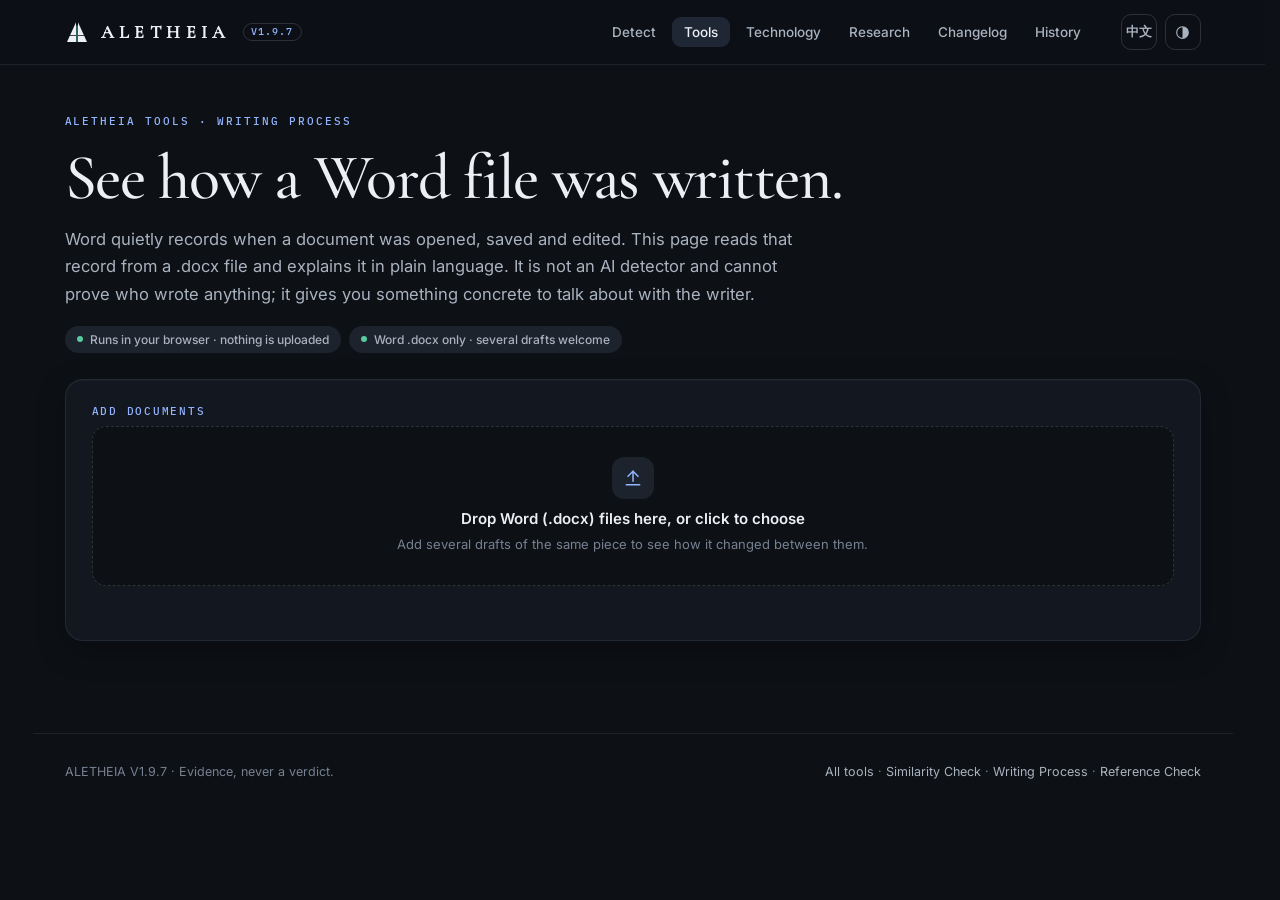
==== commit c0e32ee8: "V1.9.7: short texts by sentence at High/Very high, redesigned tools and UI" ====
--- a/process.html
+++ b/process.html
@@ -1,355 +1,317 @@
 <!doctype html>
-<html lang="en">
+<html lang="en" data-theme="dark">
 <head>
 <meta charset="utf-8">
 <meta name="viewport" content="width=device-width,initial-scale=1">
 <title>ALETHEIA — Writing Process</title>
+<script>try{var t=localStorage.getItem("aletheia.theme");if(t)document.documentElement.dataset.theme=t;var l=localStorage.getItem("aletheia.lang");if(l==="zh"||(!l&&/^zh/i.test(navigator.language||"")))document.documentElement.lang="zh-CN";}catch(e){}</script>
+<link rel="icon" href="favicon.svg" type="image/svg+xml">
 <style>
 @font-face{font-family:'Inter';src:url('inter-latin-400-normal.woff2') format('woff2');font-weight:400;font-style:normal;font-display:swap}
 @font-face{font-family:'Inter';src:url('inter-latin-500-normal.woff2') format('woff2');font-weight:500;font-style:normal;font-display:swap}
 @font-face{font-family:'Inter';src:url('inter-latin-600-normal.woff2') format('woff2');font-weight:600;font-style:normal;font-display:swap}
-@font-face{font-family:'Cormorant Garamond';src:url('cormorant-garamond-latin-500-normal.woff2') format('woff2');font-weight:500;font-style:normal;font-display:swap}
-@font-face{font-family:'Cormorant Garamond';src:url('cormorant-garamond-latin-600-normal.woff2') format('woff2');font-weight:600;font-style:normal;font-display:swap}
-@font-face{font-family:'IBM Plex Mono';src:url('ibm-plex-mono-latin-400-normal.woff2') format('woff2');font-weight:400;font-style:normal;font-display:swap}
-:root{
-  --bg:#101114;--bg-2:#181A20;--bg-3:#252832;--fg:#F2F0E9;--fg-2:#B9B6AC;--fg-3:#86847D;
-  --line:rgba(242,240,233,.10);--accent:#C9B98D;--gold:#B99A5B;
-}
-[data-theme="light"]{
-  --bg:#FAFAF7;--bg-2:#F2F0E9;--bg-3:#E6E3D8;--fg:#101114;--fg-2:#3C3B37;--fg-3:#6B6962;
-  --line:rgba(16,17,20,.12);
-}
 *{box-sizing:border-box}
-body{margin:0;background:var(--bg);color:var(--fg);font:400 14px/1.55 'Inter',system-ui,sans-serif;min-height:100vh}
-a{color:inherit;text-decoration:none}
-button,input{font:inherit;color:inherit}
-button:focus-visible,[tabindex]:focus-visible{outline:2px solid var(--accent);outline-offset:2px}
-.wrap{max-width:1200px;margin:0 auto;padding:16px 20px 60px}
-header{display:flex;align-items:center;justify-content:space-between;gap:12px;padding:10px 0 18px;border-bottom:1px solid var(--line);flex-wrap:wrap}
-.brand{display:flex;align-items:baseline;gap:14px;flex-wrap:wrap}
-.wordmark{font:600 22px/1 'Cormorant Garamond',Georgia,serif;letter-spacing:.14em;color:var(--accent)}
-.page-title{font:500 22px/1.2 'Cormorant Garamond',Georgia,serif;color:var(--fg)}
-.badge-local{font:400 11px/1 'IBM Plex Mono',monospace;color:var(--fg-3);border:1px solid var(--line);padding:4px 8px;border-radius:999px}
-.hdr-actions{display:flex;gap:8px;align-items:center}
-.btn{background:var(--bg-2);border:1px solid var(--line);color:var(--fg);padding:7px 12px;border-radius:6px;cursor:pointer;font-size:13px;transition:background .15s,border-color .15s}
-.btn:hover{background:var(--bg-3);border-color:var(--accent)}
-.btn-sm{padding:4px 9px;font-size:12px}
-.panel{background:var(--bg-2);border:1px solid var(--line);border-radius:10px;padding:16px;margin-top:16px}
-.dropzone{border:1.5px dashed var(--line);border-radius:8px;padding:22px;text-align:center;cursor:pointer;background:var(--bg);transition:border-color .15s,background .15s}
-.dropzone.drag{border-color:var(--accent);background:var(--bg-3)}
-.dropzone p{margin:4px 0;color:var(--fg-2);font-size:13px}
-.status{margin-top:10px;font:400 12.5px/1.4 'IBM Plex Mono',monospace;color:var(--accent)}
-.notice{border-left:3px solid var(--gold);background:var(--bg-2);padding:11px 14px;border-radius:0 8px 8px 0;color:var(--fg-2);font-size:13px;margin-top:16px}
-.toolbar{display:flex;justify-content:space-between;align-items:center;gap:10px;flex-wrap:wrap;margin-top:16px}
-.toolbar-grp{display:flex;gap:8px;flex-wrap:wrap;align-items:center}
-.file-tabs{display:flex;gap:6px;flex-wrap:wrap;margin-top:14px}
-.file-tab{background:var(--bg-2);border:1px solid var(--line);border-radius:6px;padding:7px 12px;cursor:pointer;font-size:13px;display:inline-flex;align-items:center;gap:8px}
-.file-tab[aria-selected="true"]{border-color:var(--accent);background:var(--bg-3);color:var(--accent);font-weight:600}
-h2{margin:0 0 12px;font:600 19px/1.2 'Cormorant Garamond',Georgia,serif;color:var(--accent)}
-h3{margin:0 0 8px;font:500 14px/1.3 'Inter',sans-serif;color:var(--fg-2);text-transform:uppercase;letter-spacing:.05em;font-size:12px}
-.grid-meta{display:grid;grid-template-columns:repeat(auto-fill,minmax(165px,1fr));gap:10px}
-.kv{background:var(--bg);border:1px solid var(--line);border-radius:8px;padding:9px 11px}
-.kv .k{font-size:11px;color:var(--fg-3);text-transform:uppercase;letter-spacing:.04em}
-.kv .v{font:400 13.5px/1.35 'IBM Plex Mono',monospace;margin-top:3px;word-break:break-word}
-.signals{display:grid;grid-template-columns:repeat(auto-fit,minmax(260px,1fr));gap:10px}
-.sig{background:var(--bg);border:1px solid var(--line);border-left:3px solid var(--accent);border-radius:6px;padding:10px 12px}
-.sig.warn{border-left-color:#ce6856}
-.sig-title{font-weight:600;font-size:13.5px;margin-bottom:4px}
-.sig-desc{font-size:12.5px;color:var(--fg-2)}
-.strip-wrap{background:var(--bg);border:1px solid var(--line);border-radius:8px;padding:12px}
-.strip{display:flex;height:28px;border-radius:6px;overflow:hidden;background:var(--bg-3);gap:1px}
-.strip-seg{height:100%;min-width:3px;cursor:pointer;transition:opacity .15s}
-.strip-seg:hover{opacity:.8}
-.legend{display:flex;flex-wrap:wrap;gap:8px;margin-top:10px;max-height:110px;overflow-y:auto}
-.leg-item{display:inline-flex;align-items:center;gap:6px;font:400 11.5px/1 'IBM Plex Mono',monospace;background:var(--bg-2);border:1px solid var(--line);padding:4px 7px;border-radius:5px;cursor:pointer}
-.leg-dot{width:10px;height:10px;border-radius:2px;display:inline-block}
-.para-map{display:flex;flex-direction:column;gap:4px;max-height:360px;overflow-y:auto;background:var(--bg);border:1px solid var(--line);border-radius:8px;padding:10px}
-.p-bar{display:flex;align-items:center;justify-content:space-between;gap:8px;padding:6px 10px;border-radius:5px;border:1px solid var(--line);cursor:pointer;font-size:12.5px}
-.p-bar:hover,.p-bar.active{outline:1.5px solid var(--accent)}
-.p-tag{font:400 11px/1 'IBM Plex Mono',monospace;padding:2px 6px;border-radius:4px;background:rgba(16,17,20,.55);color:#F2F0E9}
-.inspector{margin-top:10px;background:var(--bg);border:1px solid var(--line);border-radius:8px;padding:12px}
-.inspector-text{margin-top:8px;padding-top:8px;border-top:1px solid var(--line);white-space:pre-wrap;word-break:break-word;font-size:13.5px;color:var(--fg-2)}
-.timeline{display:flex;flex-direction:column;gap:8px;max-height:280px;overflow-y:auto}
-.tl-item{background:var(--bg);border:1px solid var(--line);border-radius:6px;padding:8px 11px;font-size:12.5px}
-.tl-head{display:flex;justify-content:space-between;gap:8px;font-family:'IBM Plex Mono',monospace;font-size:11.5px;color:var(--accent);flex-wrap:wrap}
-table{width:100%;border-collapse:collapse;font-size:13px}
-th,td{padding:8px 10px;border-bottom:1px solid var(--line);text-align:left}
-th{color:var(--fg-3);font-size:12px;font-weight:500}
-.mono{font-family:'IBM Plex Mono',monospace}
 .hidden{display:none!important}
-@media print{
-  header .hdr-actions,#upload-panel,.toolbar,.file-tabs{display:none!important}
-  body{background:#fff;color:#111}
-  .panel,.kv,.sig,.strip-wrap,.para-map,.inspector,.tl-item{border-color:#ccc;max-height:none}
-}
+.zh-i{display:none}html[lang="zh-CN"] .zh-i{display:inline}html[lang="zh-CN"] .en-i{display:none}
 </style>
-<script>try{var t=localStorage.getItem("aletheia.theme");if(t)document.documentElement.dataset.theme=t;}catch(e){}</script>
-<link rel="icon" href="favicon.svg" type="image/svg+xml">
+<link rel="stylesheet" href="tools.css?v=1.9.7">
+<style>
+/* Writing Process page */
+.wb-row{display:flex;gap:12px;align-items:center;flex-wrap:wrap;margin-top:16px}
+.wb-row .grow{flex:1}
+.files{display:flex;gap:8px;flex-wrap:wrap}
+.fchip{display:inline-flex;align-items:center;gap:8px;border:1px solid var(--line-2);background:var(--card);color:var(--fg-2);border-radius:999px;padding:6px 12px;font:500 12.5px var(--sans);cursor:pointer;transition:all .18s var(--ease)}
+.fchip:hover{color:var(--fg);border-color:var(--fg-3)}
+.fchip.on{background:color-mix(in srgb,var(--accent) 14%,transparent);border-color:color-mix(in srgb,var(--accent) 50%,transparent);color:var(--fg)}
+.fchip .n{font:500 10.5px var(--mono);color:var(--fg-3)}
+.status{min-height:20px;font-size:13px;color:var(--bad);margin-top:10px}
+/* 01 summary */
+.verdict{display:grid;grid-template-columns:minmax(0,1.25fr) minmax(0,1fr);gap:28px;align-items:start}
+@media (max-width:880px){.verdict{grid-template-columns:1fr}}
+.vlabel{font:500 clamp(30px,3.4vw,42px)/1.08 var(--serif);letter-spacing:-.015em;margin:6px 0 12px}
+.vlabel.short{color:var(--fg-2)}.vlabel.rich{color:var(--ok)}.vlabel.some{color:var(--accent)}.vlabel.little{color:var(--warn)}.vlabel.none{color:var(--fg-2)}
+.vtext{color:var(--fg-2);font-size:15px;line-height:1.7;margin:0 0 16px;max-width:620px}
+.meter{display:grid;grid-template-columns:repeat(3,1fr);gap:6px;max-width:420px;margin:2px 0 8px}
+.meter i{height:8px;border-radius:999px;background:var(--track);display:block}
+.meter.little i:nth-child(1){background:var(--warn)}
+.meter.some i:nth-child(-n+2){background:var(--accent)}
+.meter.rich i{background:var(--ok)}
+.meter-k{display:flex;justify-content:space-between;max-width:420px;font:500 10.5px var(--mono);letter-spacing:.08em;text-transform:uppercase;color:var(--fg-3)}
+.caution{display:flex;gap:12px;align-items:flex-start;background:var(--bg-3);border-radius:14px;padding:14px 16px;margin-top:18px;font-size:13.5px;color:var(--fg-2);line-height:1.6}
+.caution b{color:var(--fg)}
+.caution .ic{flex:0 0 22px;height:22px;border-radius:50%;display:grid;place-items:center;background:color-mix(in srgb,var(--warn) 22%,transparent);color:var(--warn);font:700 12px var(--sans)}
+.facts{display:grid;grid-template-columns:repeat(2,minmax(0,1fr));gap:10px}
+.fact{background:var(--bg-3);border-radius:14px;padding:13px 15px}
+.fact .k{font:500 10.5px var(--mono);letter-spacing:.12em;text-transform:uppercase;color:var(--fg-3)}
+.fact .v{font:500 24px/1.2 var(--serif);margin-top:3px;color:var(--fg)}
+.fact .s{font-size:12px;color:var(--fg-3);margin-top:1px}
+/* 02 timeline */
+.tl{display:flex;height:34px;border-radius:10px;overflow:hidden;background:var(--track);margin:8px 0 10px}
+.tl span{display:block;height:100%;min-width:3px;border-right:2px solid var(--card);position:relative;cursor:default}
+.tl span:last-child{border-right:0}
+.tl-legend{display:flex;justify-content:space-between;font:500 11px var(--mono);color:var(--fg-3);letter-spacing:.06em}
+.cap{font-size:13px;color:var(--fg-3);margin:10px 0 0;line-height:1.6}
+.pmap{display:flex;flex-wrap:wrap;gap:4px;margin-top:14px}
+.pmap button{height:22px;border:0;border-radius:5px;cursor:pointer;padding:0;opacity:.9;transition:transform .12s var(--ease),opacity .12s}
+.pmap button:hover{opacity:1;transform:translateY(-1px)}
+.pmap button.mixed{background-image:repeating-linear-gradient(135deg,rgba(255,255,255,.35) 0 3px,transparent 3px 7px)!important}
+.pmap button.sel{outline:2px solid var(--fg);outline-offset:1px}
+.pkey{display:flex;gap:18px;flex-wrap:wrap;margin-top:12px;font-size:12.5px;color:var(--fg-3)}
+.pkey i{display:inline-block;width:18px;height:12px;border-radius:3px;margin-right:6px;vertical-align:-1px;background:var(--fg-3)}
+.pkey i.mx{background-image:repeating-linear-gradient(135deg,rgba(255,255,255,.45) 0 3px,transparent 3px 7px)}
+.pinfo{margin-top:14px;background:var(--bg-3);border-radius:12px;padding:12px 14px;font-size:13.5px;color:var(--fg-2)}
+.pinfo .ptxt{margin-top:8px;color:var(--fg);white-space:pre-wrap;font-size:14px;line-height:1.65;max-height:220px;overflow:auto}
+/* 03 findings */
+.finds{display:grid;gap:10px}
+.find{display:grid;grid-template-columns:28px minmax(0,1fr);gap:12px;border:1px solid var(--line);border-radius:14px;padding:14px 16px;background:var(--card)}
+.find .dot{width:26px;height:26px;border-radius:50%;display:grid;place-items:center;font:700 12px var(--sans)}
+.find.ok .dot{background:color-mix(in srgb,var(--ok) 18%,transparent);color:var(--ok)}
+.find.note .dot{background:color-mix(in srgb,var(--warn) 20%,transparent);color:var(--warn)}
+.find.info .dot{background:var(--bg-3);color:var(--fg-2)}
+.find h3{font:600 14.5px/1.4 var(--sans);margin:2px 0 4px}
+.find p{margin:0;font-size:13.5px;color:var(--fg-2);line-height:1.6}
+.find .why{margin-top:6px;font-size:13px;color:var(--fg-3)}
+.find .why b{color:var(--fg-2);font-weight:600}
+/* 04 drafts, 05 details */
+.dsum{margin:0 0 12px;color:var(--fg-2);font-size:14px;line-height:1.7}
+.dsum li{margin:4px 0}
+details.tech summary{cursor:pointer;font:500 13.5px var(--sans);color:var(--fg-2);list-style:none}
+details.tech summary::-webkit-details-marker{display:none}
+details.tech summary::before{content:"+ ";font-family:var(--mono)}details.tech[open] summary::before{content:"− "}
+.kv{display:grid;grid-template-columns:200px minmax(0,1fr);gap:0;margin-top:12px;font-size:13px}
+.kv div{padding:8px 0;border-bottom:1px solid var(--line)}
+.kv div:nth-child(odd){color:var(--fg-3)}
+.kv div:nth-child(even){font-family:var(--mono);word-break:break-all}
+@media (max-width:640px){.kv{grid-template-columns:1fr}.kv div:nth-child(odd){border-bottom:0;padding-bottom:0}}
+.tablewrap{overflow-x:auto}
+</style>
 </head>
 <body>
+<header class="top"><div class="bar">
+  <a class="brand" href="index.html#home" aria-label="ALETHEIA home"><svg viewBox="0 0 48 48" aria-hidden="true"><path d="M22.0 4.5 L10.152 30.5 L22.0 30.5 Z" fill="currentColor"/><path d="M9.423 32.1 L4 44 L22.0 44 L22.0 32.1 Z" fill="currentColor"/><path d="M26.000 4.5 L37.848 30.5 L26.000 30.5 Z" fill="currentColor"/><path d="M38.577 32.1 L44.000 44 L26.000 44 L26.000 32.1 Z" fill="currentColor"/><rect x="23.1" y="11" width="1.8" height="33" style="fill:var(--beam)"/></svg><span>ALETHEIA</span><small class="vbadge">V1.9.7</small></a>
+  <nav aria-label="Main"><a href="index.html#detect"><span class="en-i">Detect</span><span class="zh-i">检测</span></a><a href="index.html#tools" class="on"><span class="en-i">Tools</span><span class="zh-i">工具</span></a><a href="index.html#technology"><span class="en-i">Technology</span><span class="zh-i">技术</span></a><a href="index.html#research"><span class="en-i">Research</span><span class="zh-i">研究</span></a><a href="index.html#changelog"><span class="en-i">Changelog</span><span class="zh-i">更新日志</span></a><a href="index.html#history"><span class="en-i">History</span><span class="zh-i">历史</span></a></nav>
+  <div class="hdr-actions"><button class="iconbtn" id="btn-lang" type="button" aria-label="Switch language / 切换语言">中文</button><button class="iconbtn" id="btn-theme" type="button" aria-label="Switch light or dark theme"><svg width="15" height="15" viewBox="0 0 16 16" aria-hidden="true"><circle cx="8" cy="8" r="6.2" fill="none" stroke="currentColor" stroke-width="1.2"/><path d="M8 1.8a6.2 6.2 0 0 1 0 12.4z" fill="currentColor"/></svg></button></div>
+</div></header>
 <div class="wrap">
-  <header>
-    <div class="brand">
-      <a class="wordmark" href="index.html#tools">ALETHEIA</a>
-      <span class="page-title" data-i18n="pageTitle">Writing Process</span>
-      <span class="badge-local" data-i18n="localBadge">100% LOCAL · NO UPLOAD</span>
+  <section class="page-head">
+    <p class="eyebrow" data-i18n="eyebrow">ALETHEIA Tools · Writing Process</p>
+    <h1 data-i18n="h1">See how a Word file was written.</h1>
+    <p class="lede" data-i18n="lede">Word quietly records when a document was opened, saved and edited. This page reads that record from a .docx file and explains it in plain language. It is not an AI detector and cannot prove who wrote anything; it gives you something concrete to talk about with the writer.</p>
+    <div class="chips"><span class="hchip"><i></i><span data-i18n="chipLocal">Runs in your browser · nothing is uploaded</span></span><span class="hchip"><i></i><span data-i18n="chipDocx">Word .docx only · several drafts welcome</span></span></div>
+  </section>
+
+  <section class="workbench" aria-labelledby="wb-h">
+    <span class="sec-k" id="wb-h" data-i18n="wbK">Add documents</span>
+    <div class="dropzone" id="dropzone" tabindex="0" role="button" aria-describedby="dz-sub">
+      <div class="dz-ico" aria-hidden="true"><svg width="20" height="20" viewBox="0 0 24 24" fill="none" stroke="currentColor" stroke-width="1.8" stroke-linecap="round" stroke-linejoin="round"><path d="M12 16V4"/><path d="m6 10 6-6 6 6"/><path d="M4 20h16"/></svg></div>
+      <b data-i18n="dropTitle">Drop Word (.docx) files here, or click to choose</b>
+      <p id="dz-sub" data-i18n="dropSub">Add several drafts of the same piece to see how it changed between them.</p>
     </div>
-    <div class="hdr-actions">
-      <button class="btn" id="btn-theme" type="button" aria-label="Toggle theme">☀ / ☾</button>
-      <button class="btn" id="btn-lang" type="button" aria-label="Switch language">中文</button>
+    <input type="file" id="file-input" accept=".docx,application/vnd.openxmlformats-officedocument.wordprocessingml.document" multiple hidden>
+    <div class="wb-row hidden" id="file-row">
+      <div class="files grow" id="file-chips" role="tablist" aria-label="Documents"></div>
+      <button class="btn btn-sm btn-ghost" id="btn-reveal" type="button"></button>
+      <button class="btn btn-sm" id="btn-dl-json" type="button" data-i18n="exportBtn">Export summary</button>
+      <button class="btn btn-sm btn-ghost" id="btn-clear" type="button" data-i18n="clearBtn">Clear</button>
     </div>
-  </header>
-
-  <section id="upload-panel" class="panel">
-    <div class="dropzone" id="dropzone" tabindex="0" role="button" aria-label="Select or drop Word .docx files">
-      <strong data-i18n="dropTitle">Drop one or more Word (.docx) files here</strong>
-      <p data-i18n="dropSub">or click to browse — load multiple drafts to compare revision progression</p>
-      <input type="file" id="file-input" multiple accept=".docx,application/vnd.openxmlformats-officedocument.wordprocessingml.document" class="hidden">
-    </div>
-    <div id="status-msg" class="status" aria-live="polite"></div>
+    <div class="status" id="status-msg" role="status"></div>
   </section>
 
   <div id="main-results" class="hidden">
-    <div class="notice" data-i18n="caution">These are editing traces, not proof of who wrote the text. Pasting the text into a new file, using another editor, Google Docs exports or some 'Save as' formats reset or remove this history. Use it only to start a conversation.</div>
-
-    <div class="toolbar">
-      <div class="toolbar-grp">
-        <button class="btn btn-sm" id="btn-reveal" type="button" data-i18n="revealNames">Reveal names</button>
-        <button class="btn btn-sm" id="btn-show-text" type="button" data-i18n="showText">Show paragraph text</button>
-        <button class="btn btn-sm" id="btn-clear" type="button" data-i18n="clearBtn">Clear files</button>
-      </div>
-      <div class="toolbar-grp">
-        <button class="btn btn-sm" id="btn-dl-json" type="button" data-i18n="dlJson">Download JSON</button>
-        <button class="btn btn-sm" id="btn-dl-html" type="button" data-i18n="dlHtml">Download HTML report</button>
-        <button class="btn btn-sm" onclick="window.print()" type="button" data-i18n="printBtn">Print</button>
-      </div>
-    </div>
-
-    <div id="file-tabs" class="file-tabs" role="tablist" aria-label="Loaded drafts"></div>
-
-    <section id="drafts-panel" class="panel hidden">
-      <h2 data-i18n="draftCompTitle">Draft Progression (Ordered by Revision / Dates)</h2>
-      <div style="overflow-x:auto">
-        <table>
-          <thead><tr>
-            <th data-i18n="colDraft">Draft</th>
-            <th data-i18n="colRev">Rev / Created</th>
-            <th data-i18n="colWords">Words</th>
-            <th data-i18n="colSessDelta">Sessions (Carried / New)</th>
-            <th data-i18n="colParaDiff">Paragraph Diff vs Prev</th>
-          </tr></thead>
-          <tbody id="drafts-tbody"></tbody>
-        </table>
+    <section class="panel rise" id="p-summary">
+      <span class="sec-k" data-i18n="k1">01 · What the file shows</span>
+      <div class="verdict">
+        <div>
+          <div class="meter" id="meter" aria-hidden="true"><i></i><i></i><i></i></div>
+          <div class="meter-k"><span data-i18n="mLittle">Little</span><span data-i18n="mSome">Some</span><span data-i18n="mRich">Detailed</span></div>
+          <h2 class="vlabel" id="v-label"></h2>
+          <p class="vtext" id="v-text"></p>
+          <div class="caution"><span class="ic" aria-hidden="true">!</span><span id="v-caution"></span></div>
+          <details class="tech" style="margin-top:12px"><summary data-i18n="howSum">How this summary is worked out</summary><p class="cap" data-i18n="howTxt"></p></details>
+        </div>
+        <div class="facts" id="facts"></div>
       </div>
     </section>
 
-    <section class="panel">
-      <h2 data-i18n="signalsTitle">Process Observations</h2>
-      <div id="signals-grid" class="signals"></div>
+    <section class="panel rise" id="p-timeline">
+      <span class="sec-k" data-i18n="k2">02 · How the text got into the file</span>
+      <h2 data-i18n="tlH">Editing sessions</h2>
+      <p class="cap" id="tl-intro"></p>
+      <div class="tl" id="timeline" role="img"></div>
+      <div class="tl-legend"><span data-i18n="tlFirst">First session</span><span data-i18n="tlLast">Latest session</span></div>
+      <p class="cap" id="tl-cap"></p>
+      <h2 style="margin-top:26px" data-i18n="pmH">Paragraph map</h2>
+      <p class="cap" data-i18n="pmCap">Each block is one paragraph (wider = more words), coloured by the session it was written in. Striped blocks were changed in more than one session. Click a block for details.</p>
+      <div class="pmap" id="pmap"></div>
+      <div class="pkey"><span><i></i><span data-i18n="pkOne">Written in one session</span></span><span><i class="mx"></i><span data-i18n="pkMix">Edited across sessions</span></span></div>
+      <div class="pinfo hidden" id="pinfo"><div id="pinfo-meta"></div><button class="btn btn-sm btn-ghost" id="btn-show-text" type="button" style="margin-top:8px"></button><div class="ptxt hidden" id="pinfo-text"></div></div>
     </section>
 
-    <section class="panel">
-      <h2 data-i18n="metaTitle">Document Properties &amp; Settings</h2>
-      <div id="meta-grid" class="grid-meta"></div>
+    <section class="panel rise" id="p-finds">
+      <span class="sec-k" data-i18n="k3">03 · What we noticed</span>
+      <h2 data-i18n="fH">Observations, with ordinary explanations</h2>
+      <div class="finds" id="finds"></div>
     </section>
 
-    <section class="panel">
-      <h2 data-i18n="sessionsTitle">Editing Sessions (w:rsid)</h2>
-      <div id="no-rsid-box" class="notice hidden" style="margin-top:0"></div>
-      <div id="session-visuals">
-        <div class="strip-wrap">
-          <div id="session-strip" class="strip" role="img" aria-label="Session word distribution strip"></div>
-          <div id="session-legend" class="legend"></div>
-        </div>
-      </div>
+    <section class="panel rise hidden" id="p-drafts">
+      <span class="sec-k" data-i18n="k4">04 · Between drafts</span>
+      <h2 data-i18n="dH">How the drafts changed</h2>
+      <ul class="dsum" id="dsum"></ul>
+      <div class="tablewrap"><table>
+        <thead><tr><th data-i18n="thDraft">Draft</th><th data-i18n="thDate">Created</th><th data-i18n="thWords">Words</th><th data-i18n="thSess">Sessions</th><th data-i18n="thParas">Paragraphs kept / new / removed</th></tr></thead>
+        <tbody id="drafts-tbody"></tbody>
+      </table></div>
     </section>
 
-    <section class="panel">
-      <h2 data-i18n="paraMapTitle">Paragraph Session Map</h2>
-      <div id="para-map" class="para-map" role="list"></div>
-      <div id="para-inspector" class="inspector hidden">
-        <div id="para-insp-meta" class="mono" style="font-size:12px;color:var(--accent)"></div>
-        <div id="para-insp-text" class="inspector-text hidden"></div>
-      </div>
-    </section>
-
-    <section id="tc-panel" class="panel hidden">
-      <h2 data-i18n="tcTitle">Tracked Changes &amp; Comments</h2>
-      <div id="tc-summary" class="grid-meta" style="margin-bottom:12px"></div>
-      <div id="tc-timeline" class="timeline"></div>
+    <section class="panel rise" id="p-tech">
+      <span class="sec-k" data-i18n="k5">05 · Technical details</span>
+      <details class="tech"><summary data-i18n="techSum">Show the raw values read from the file</summary>
+        <div class="kv" id="kv"></div>
+        <div id="tc-box"></div>
+      </details>
     </section>
   </div>
 </div>
-
+<footer class="tool-foot"><span>ALETHEIA V1.9.7 · <span class="en-i">Evidence, never a verdict.</span><span class="zh-i">只给证据，不下结论。</span></span><span><a href="index.html#tools"><span class="en-i">All tools</span><span class="zh-i">全部工具</span></a> · <a href="similarity.html"><span class="en-i">Similarity Check</span><span class="zh-i">相似度检查</span></a> · <a href="process.html"><span class="en-i">Writing Process</span><span class="zh-i">写作过程</span></a> · <a href="references.html"><span class="en-i">Reference Check</span><span class="zh-i">参考文献核查</span></a></span></footer>
 <script>
 (() => {
+  'use strict';
   const I18N = {
     en: {
-      pageTitle: 'Writing Process',
-      localBadge: '100% LOCAL · NO UPLOAD',
-      dropTitle: 'Drop one or more Word (.docx) files here',
-      dropSub: 'or click to browse — load multiple drafts to compare revision progression. File names are shown and exported as they are, so rename files first if they contain a student\'s name.',
-      caution: "These are editing traces, not proof of who wrote the text. Pasting the text into a new file, using another editor, Google Docs exports or some 'Save as' formats reset or remove this history. Use it only to start a conversation.",
-      revealNames: 'Reveal names',
-      hideNames: 'Hide names',
-      showText: 'Show paragraph text',
-      hideText: 'Hide paragraph text',
-      clearBtn: 'Clear files',
-      dlJson: 'Download JSON',
-      dlHtml: 'Download HTML report',
-      printBtn: 'Print',
-      draftCompTitle: 'Draft Progression (Ordered by Revision / Dates)',
-      colDraft: 'Draft',
-      colRev: 'Rev / Created',
-      colWords: 'Words',
-      colSessDelta: 'Sessions (Carried / New)',
-      colParaDiff: 'Paragraph Diff vs Prev',
-      signalsTitle: 'Process Observations',
-      metaTitle: 'Document Properties & Settings',
-      sessionsTitle: 'Editing Sessions (w:rsid)',
-      paraMapTitle: 'Paragraph Session Map',
-      tcTitle: 'Tracked Changes & Comments',
-      rejectNonDocx: 'Skipped "{name}": only .docx Word files are supported (legacy .doc or PDF files cannot be unpacked).',
-      parseErr: 'Could not read "{name}": {err}',
-      hiddenVal: 'hidden',
-      addedOneSess: 'added in one session',
-      noRsidExplain: 'No Word revision session IDs (w:rsid) were found in this file. This typically happens when a document was exported from Google Docs, LibreOffice, Pandoc, or a third-party tool rather than saved incrementally in Microsoft Word.',
-      clickParaHint: 'Click any paragraph bar above to inspect its session ID and word count.',
-      obsEditTime: 'Editing time recorded: {m} min for {w} words',
-      obsEditTimeDesc: 'Word increments TotalTime while the document window is open. Low time can reflect offline drafting or pasting; high time can reflect leaving the file open.',
-      obsOneSess: '{pct}% of words were added in a single session',
-      obsOneSessDesc: 'Paragraphs of more than 60 words that carry a single session ID were entered in one editing session and not edited later. This is also normal when a piece is written in one sitting, or drafted elsewhere (notes, another app) and pasted in.',
-      obsFewSess: 'Few editing sessions ({s}) for a {w}-word document',
-      obsFewSessDesc: 'Documents drafted in Word across several sittings usually collect several session IDs. Few sessions is also normal for work written in one sitting or drafted in another app.',
-      obsMultiSess: 'Incremental editing across {s} sessions',
-      obsMultiSessDesc: 'Multiple distinct rsid tags appear across paragraphs and runs, consistent with multi-session editing in Word.',
-      obsTemplate: 'Template or copied-file indicators present',
-      obsTemplateDesc: 'Details: {detail}. Using an existing file or template preserves its original creation date or rsidRoot.',
-      obsNoRsid: 'No Word session history (rsid) present',
-      obsNoRsidDesc: 'Generated or re-saved by a non-Word editor (such as Google Docs or LibreOffice), which strips Word session identifiers.',
-      obsTracked: 'Tracked changes or comments recorded ({n} items)',
-      obsTrackedDesc: 'Contains revision markup (w:ins / w:del) or review comments in word/comments.xml.',
-      insLabel: 'Insertion',
-      delLabel: 'Deletion',
-      comLabel: 'Comment'
+      eyebrow: 'ALETHEIA Tools · Writing Process', h1: 'See how a Word file was written.',
+      lede: 'Word quietly records when a document was opened, saved and edited. This page reads that record from a .docx file and explains it in plain language. It is not an AI detector and cannot prove who wrote anything; it gives you something concrete to talk about with the writer.',
+      chipLocal: 'Runs in your browser · nothing is uploaded', chipDocx: 'Word .docx only · several drafts welcome',
+      wbK: 'Add documents', dropTitle: 'Drop Word (.docx) files here, or click to choose',
+      dropSub: 'Add several drafts of the same piece to see how it changed between them.',
+      exportBtn: 'Export summary', clearBtn: 'Clear', revealNames: 'Show file names', hideNames: 'Hide file names',
+      showText: 'Show paragraph text', hideText: 'Hide paragraph text',
+      fileN: 'File {n}', rejectNonDocx: '{name} is not a .docx file and was skipped.', parseErr: 'Could not read {name}: {err}', aFile: 'A file',
+      k1: '01 · What the file shows', mLittle: 'Little', mSome: 'Some', mRich: 'Detailed',
+      L_short: 'Too short to judge', T_short: 'There are fewer than 300 words, and short texts rarely build up an editing history ({s} session{pl}{tm}). The details below are still shown.',
+      L_rich: 'Detailed editing history', L_some: 'Some editing history', L_little: 'Little editing history', L_none: 'No editing history recorded',
+      T_rich: 'Word recorded {s} editing sessions in this file{tm}. That is what a piece written and revised inside this file usually looks like.',
+      T_some: 'Word recorded {s} editing sessions in this file{tm}: some revision history, but not a lot.',
+      T_little: 'Word recorded {s} editing session{pl} in this file{tm}, which is little history for this much text. This is common when text is pasted in from somewhere else, written in another app, or typed in one sitting.',
+      T_none: 'This file does not contain Word’s editing record. That is normal for files exported from Google Docs, Pages, WPS or an online converter, so nothing can be read from it here.',
+      tmPart: ', about {m} minutes of editing in total',
+      howSum: 'How this summary is worked out', howTxt: 'Sessions decide the level: 6 or more is “detailed”, 3 to 5 is “some”, fewer is “little”. It drops one step if the recorded editing time is shorter than typing the text would take at 40 words a minute (a brisk typing speed, so this check is lenient). Texts under 300 words are “too short to judge”. Long paragraphs written in a single session are listed under observations from 40% of the words but do not change the level, because many people write a paragraph in one sitting.',
+      caution: '<b>Not a verdict.</b> Editing traces show how text got into a file, not who wrote it or whether AI was used. Copying text into a new file, using another editor, or some “Save as” formats remove this history. Use it as a starting point for a conversation, never as evidence on its own.',
+      fSessions: 'Editing sessions', fSessionsS: 'times saved with changes', fTime: 'Editing time', fTimeS: 'total minutes open in Word', fTimeNA: 'not recorded',
+      fWords: 'Words', fWordsS: 'in the body text', fBulk: 'Within a single session', fBulkS: 'of words, in long paragraphs written in one session and not edited later',
+      k2: '02 · How the text got into the file', tlH: 'Editing sessions',
+      tlIntro: 'Each time Word saves changes it starts a new “session” number. The bar shows the sessions in order; the wider a piece, the more of the text now in the file was written in that session.',
+      tlFirst: 'First session', tlLast: 'Latest session',
+      tlCap: '{a} of {s} sessions left text that is still in the file. The largest single session holds {p}% of the words.',
+      tlCapNone: 'No session numbers were found in this file.',
+      tlCapNoWords: '{s} session numbers were found, but no paragraph can be traced to a particular session. Another program may have rewritten the file.',
+      pmH: 'Paragraph map', pmCap: 'Each block is one paragraph (wider = more words), coloured by the session it was written in. Striped blocks were changed in more than one session. Click a block for details.',
+      pkOne: 'Written in one session', pkMix: 'Edited across sessions',
+      pInfo: 'Paragraph {i} · {w} words · {s}', pOne: 'written in one session', pMany: 'touched in {n} sessions', pSessN: 'session {n}',
+      k3: '03 · What we noticed', fH: 'Observations, with ordinary explanations', whyK: 'Ordinary reasons:',
+      oSessOk: 'Written over {s} editing sessions', oSessOkP: 'The file was saved with changes many times, which fits writing and revising over several sittings.',
+      oSessFew: 'Only {s} editing session{pl} for {w} words', oSessFewP: 'Longer pieces written inside one file usually collect more sessions over time.',
+      oSessFewW: 'written in one sitting; drafted in notes or another app and pasted in; copied into a fresh file before submitting.',
+      oBulk: '{p}% of the words sit in long paragraphs that were never edited after they appeared', oBulkP: 'These paragraphs entered the file in a single session and were not touched again.',
+      oBulkW: 'pasted from the writer’s own notes or another document; a confident writer who did not revise.',
+      oTimeShort: 'About {m} minutes of editing for {w} words', oTimeShortP: 'Typing {w} words takes roughly {need} minutes or more at a steady pace, so the text likely arrived faster than it could be typed here.',
+      oTimeShortW: 'pasted from another file the writer typed earlier; the file was copied or re-saved, which can reset the timer.',
+      oTimeOk: 'About {m} minutes of editing in total', oTimeOkP: 'Enough time to have typed the text in this file.',
+      oTimeNA: 'Editing time was not recorded', oTimeNAP: 'Some apps (LibreOffice, WPS, online editors) do not keep Word’s editing timer.',
+      oTracked: '{n} tracked change{pl} or comment{pl} kept in the file', oTrackedP: 'Visible revision marks or comments are a direct trace of editing or feedback.',
+      oApp: 'Last saved with {app}', oAppP: 'The program that last saved the file. Files from other programs often lack parts of Word’s record.',
+      oDates: 'Created {c}, last changed {m}', oDatesP: 'The file was created {d} before its last change.', oDatesOdd: 'The creation date is later than the last-change date, which happens when a file is copied or converted.',
+      oNone: 'No Word editing record', oNoneP: 'Without session numbers there is nothing to read about how the text was written.',
+      oNoneW: 'exported from Google Docs, Pages or WPS; converted online; created by a script.',
+      oShort: 'Fewer than 300 words', oShortP: 'Short texts rarely build up much editing history, so the summary above means little here.',
+      k4: '04 · Between drafts', dH: 'How the drafts changed', thDraft: 'Draft', thDate: 'Created', thWords: 'Words', thSess: 'Sessions', thParas: 'Paragraphs kept / new / removed',
+      dStep: 'From {a} to {b}: {w} words, {np} new paragraph{pl1}, {rp} removed, {kp} kept unchanged, {ns} new editing session{pl2}.',
+      dSame: '{b} keeps none of the session numbers of {a}, so it was probably saved as a new file rather than edited from the earlier one.',
+      k5: '05 · Technical details', techSum: 'Show the raw values read from the file',
+      kCreated: 'Created', kModified: 'Last modified', kCreator: 'Author', kLastBy: 'Last saved by', kRevision: 'Revision number', kTime: 'Total editing time (min)',
+      kApp: 'Application', kAppVer: 'App version', kTemplate: 'Template', kPages: 'Pages', kWordsApp: 'Words (as counted by Word)', kRoot: 'First session id (rsidRoot)', kSess: 'Session ids (in order)',
+      hidden: '[hidden — use “Show file names”]', tcH: 'Tracked changes and comments', insLabel: 'insertion', delLabel: 'deletion', comLabel: 'comment', none: '—'
     },
     zh: {
-      pageTitle: '写作过程',
-      localBadge: '纯本地运行 · 绝不上传',
-      dropTitle: '将 Word (.docx) 文件拖放到此处（支持多份草稿）',
-      dropSub: '或点击选择文件 — 加载同一作品的多个草稿可对比修订过程。文件名会原样显示和导出，如果文件名里有学生姓名，请先改名。',
-      caution: '这些只是编辑痕迹，不能证明文本是谁写的。把文字粘贴到新文件、使用其他编辑器、从 Google Docs 导出或某些“另存为”格式都会重置或清除这些记录。只能作为沟通的起点。',
-      revealNames: '显示人名',
-      hideNames: '隐藏人名',
-      showText: '显示段落文本',
-      hideText: '隐藏段落文本',
-      clearBtn: '清空文件',
-      dlJson: '下载 JSON',
-      dlHtml: '下载 HTML 报告',
-      printBtn: '打印',
-      draftCompTitle: '多草稿演进对比（按修订号/日期排序）',
-      colDraft: '草稿文件',
-      colRev: '修订号 / 创建时间',
-      colWords: '总词数',
-      colSessDelta: '会话数（继承 / 新增）',
-      colParaDiff: '较上一稿段落变化',
-      signalsTitle: '过程观察',
-      metaTitle: '文档属性与设置',
-      sessionsTitle: '编辑会话 (w:rsid)',
-      paraMapTitle: '段落会话分布图',
-      tcTitle: '修订记录与批注',
-      rejectNonDocx: '已跳过 “{name}”：仅支持 .docx 格式的 Word 文档（不支持旧版 .doc 或 PDF）。',
-      parseErr: '无法解析 “{name}”：{err}',
-      hiddenVal: '已隐藏',
-      addedOneSess: '单次会话整段加入',
-      noRsidExplain: '此文件中未发现 Word 修订会话标识 (w:rsid)。这通常表示文档是由 Google Docs、LibreOffice、Pandoc 等工具导出，而非在 Microsoft Word 中逐步保存。',
-      clickParaHint: '点击上方任意段落条以查看其所属会话 ID 与词数。',
-      obsEditTime: '记录的编辑时长：{m} 分钟（共 {w} 词）',
-      obsEditTimeDesc: 'Word 在文档窗口打开期间累计 TotalTime。时长较短可能因离线起草后转入，较长也可能因窗口长时间挂起。',
-      obsOneSess: '{pct}% 的词是在单次会话中整段加入的',
-      obsOneSessDesc: '超过 60 词、只带一个会话标识的段落，是在一次编辑会话里写入、之后没有再改动的。一次写完的作业，或先在别处（笔记、其他软件）写好再粘贴进来，也会这样。',
-      obsFewSess: '篇幅 {w} 词但仅有 {s} 个编辑会话',
-      obsFewSessDesc: '在 Word 里分几次写的文档通常会积累多个会话标识。一次写完或在其他软件里起草的作业，会话少也很正常。',
-      obsMultiSess: '跨越 {s} 个编辑会话逐步修改',
-      obsMultiSessDesc: '段落与文本片段包含多个不同的 rsid 标记，符合在 Word 中分阶段编辑的特征。',
-      obsTemplate: '存在基于模板或复制旧文件的迹象',
-      obsTemplateDesc: '详情：{detail}。基于已有文件或模板创建文档会保留原始创建时间或 rsidRoot。',
-      obsNoRsid: '无 Word 会话历史记录 (rsid)',
-      obsNoRsidDesc: '由非 Word 编辑器（如 Google Docs 或 LibreOffice）生成或转存，Word 会话标识已被移除。',
-      obsTracked: '包含修订记录或批注（共 {n} 项）',
-      obsTrackedDesc: '文档内保留了修订标记 (w:ins / w:del) 或 word/comments.xml 批注。',
-      insLabel: '插入',
-      delLabel: '删除',
-      comLabel: '批注'
+      eyebrow: 'ALETHEIA 工具 · 写作过程', h1: '看看一份 Word 文件是怎么写出来的。',
+      lede: 'Word 会悄悄记录一份文档什么时候被打开、保存和修改。这个页面读取 .docx 文件里的这些记录，并用大白话解释出来。它不是 AI 检测器，也不能证明是谁写的；它只是给你一些具体的东西，方便和作者沟通。',
+      chipLocal: '在浏览器里运行 · 不上传任何内容', chipDocx: '只支持 Word .docx · 可以放多份草稿',
+      wbK: '添加文档', dropTitle: '把 Word（.docx）文件拖到这里，或点击选择',
+      dropSub: '放入同一篇作业的几份草稿，可以看到它们之间是怎么改的。',
+      exportBtn: '导出摘要', clearBtn: '清空', revealNames: '显示文件名', hideNames: '隐藏文件名',
+      showText: '显示段落文字', hideText: '隐藏段落文字',
+      fileN: '文件 {n}', rejectNonDocx: '{name} 不是 .docx 文件，已跳过。', parseErr: '无法读取 {name}：{err}', aFile: '有一个文件',
+      k1: '01 · 文件显示了什么', mLittle: '很少', mSome: '一般', mRich: '丰富',
+      L_short: '文字太短，难以判断', T_short: '正文不到 300 词，短文本很少积累编辑记录（{s} 次编辑会话{tm}）。下面仍然列出了读到的细节。',
+      L_rich: '编辑痕迹丰富', L_some: '有一些编辑痕迹', L_little: '编辑痕迹很少', L_none: '没有编辑记录',
+      T_rich: 'Word 在这个文件里记录到 {s} 次编辑会话{tm}。在这个文件里一步步写、一遍遍改出来的作业，通常就是这样。',
+      T_some: 'Word 在这个文件里记录到 {s} 次编辑会话{tm}：有一些修改记录，但不多。',
+      T_little: 'Word 在这个文件里只记录到 {s} 次编辑会话{tm}，对这么多文字来说记录很少。从别处粘贴进来、在别的软件里写好、或一次写完，都会出现这种情况。',
+      T_none: '这个文件里没有 Word 的编辑记录。从 Google Docs、Pages、WPS 或在线转换导出的文件通常都是这样，所以这里读不出任何信息。',
+      tmPart: '，累计编辑约 {m} 分钟',
+      howSum: '这个总结是怎么得出的', howTxt: '等级由编辑会话的次数决定：6 次及以上为“丰富”，3 到 5 次为“一般”，更少为“很少”。如果记录的编辑时长比按每分钟 40 词打完这些字所需的时间还短，就降一级（每分钟 40 词已经算打字很快，所以这项检查比较宽松）。不到 300 词的文本标为“文字太短，难以判断”。在单次会话里写成的长段落，占到 40% 以上的词时会列在观察结果里，但不影响等级，因为很多人本来就会一口气写完一段。',
+      caution: '<b>这不是结论。</b>编辑痕迹只能说明文字是怎么进入文件的，不能说明是谁写的，也不能说明有没有用 AI。把文字复制到新文件、换别的软件编辑、或某些“另存为”格式都会清除这些记录。只能作为沟通的起点，不能单独当作证据。',
+      fSessions: '编辑会话', fSessionsS: '次带修改的保存', fTime: '编辑时长', fTimeS: '在 Word 里打开编辑的总分钟数', fTimeNA: '没有记录',
+      fWords: '字数', fWordsS: '正文英文词数', fBulk: '在单次会话中写成', fBulkS: '的词所在的长段落是在一次会话里写成、之后没有再改的',
+      k2: '02 · 文字是怎么进入文件的', tlH: '编辑会话',
+      tlIntro: 'Word 每次保存修改时都会开始一个新的“会话编号”。下面的条按先后顺序排列这些会话；某一段越宽，说明现在文件里有越多的文字是在那一次写进去的。',
+      tlFirst: '第一次', tlLast: '最近一次',
+      tlCap: '{s} 次会话里有 {a} 次留下了至今还在文件里的文字。字数最多的一次占全部词数的 {p}%。',
+      tlCapNone: '这个文件里没有找到会话编号。',
+      tlCapNoWords: '找到了 {s} 个会话编号，但没有任何段落能对应到具体某一次会话。文件可能被其他软件改写过。',
+      pmH: '段落地图', pmCap: '每个色块是一个段落（越宽字越多），颜色表示它是在哪一次会话里写的。带斜纹的段落在不止一次会话里被改过。点击色块看详情。',
+      pkOne: '一次写成', pkMix: '在多次会话里改过',
+      pInfo: '第 {i} 段 · {w} 词 · {s}', pOne: '在一次会话里写成', pMany: '在 {n} 次会话里改过', pSessN: '第 {n} 次会话',
+      k3: '03 · 我们注意到的', fH: '观察结果，以及常见的正常原因', whyK: '常见的正常原因：',
+      oSessOk: '分 {s} 次编辑会话写成', oSessOkP: '文件被多次保存修改，符合分几次写、反复修改的情况。',
+      oSessFew: '{w} 词只有 {s} 次编辑会话', oSessFewP: '在同一个文件里写成的较长作业，通常会随着时间积累更多会话。',
+      oSessFewW: '一次写完；先在笔记或其他软件里起草再粘贴进来；提交前复制到了新文件。',
+      oBulk: '{p}% 的词所在的长段落，出现之后再也没有改过', oBulkP: '这些段落是在一次会话里整段进入文件的，之后没有再动过。',
+      oBulkW: '从作者自己的笔记或其他文档粘贴过来；作者写得很顺、没有修改。',
+      oTimeShort: '{w} 词只有大约 {m} 分钟的编辑时间', oTimeShortP: '按正常速度打出 {w} 个词大约需要 {need} 分钟或更久，所以这些文字进入文件的速度很可能快于在这里打字的速度。',
+      oTimeShortW: '从作者之前打好的另一个文件粘贴过来；文件被复制或重新保存，计时可能被重置。',
+      oTimeOk: '累计编辑约 {m} 分钟', oTimeOkP: '这些时间足够在这个文件里把这些字打出来。',
+      oTimeNA: '没有记录编辑时长', oTimeNAP: '有些软件（LibreOffice、WPS、在线编辑器）不保存 Word 的编辑计时。',
+      oTracked: '文件里保留了 {n} 处修订或批注', oTrackedP: '看得见的修订标记或批注，是编辑或反馈的直接痕迹。',
+      oApp: '最后由 {app} 保存', oAppP: '最后保存这个文件的软件。其他软件保存的文件常常缺少部分 Word 记录。',
+      oDates: '创建于 {c}，最后修改于 {m}', oDatesP: '文件从创建到最后一次修改相隔 {d}。', oDatesOdd: '创建时间晚于最后修改时间，这在文件被复制或转换时会出现。',
+      oNone: '没有 Word 编辑记录', oNoneP: '没有会话编号，就无法看出文字是怎么写出来的。',
+      oNoneW: '从 Google Docs、Pages 或 WPS 导出；在线转换；由程序生成。',
+      oShort: '少于 300 词', oShortP: '短文本很少积累编辑记录，所以上面的总结对它意义不大。',
+      k4: '04 · 草稿之间', dH: '各份草稿是怎么变化的', thDraft: '草稿', thDate: '创建时间', thWords: '字数', thSess: '会话', thParas: '段落 保留 / 新增 / 删除',
+      dStep: '从 {a} 到 {b}：{w} 词，新增 {np} 段，删除 {rp} 段，{kp} 段原样保留，新增 {ns} 次编辑会话。',
+      dSame: '{b} 没有沿用 {a} 的任何会话编号，所以它很可能是另存成了新文件，而不是在前一份上接着改的。',
+      k5: '05 · 技术细节', techSum: '显示从文件里读到的原始数值',
+      kCreated: '创建时间', kModified: '最后修改', kCreator: '作者', kLastBy: '最后保存者', kRevision: '修订号', kTime: '累计编辑时间（分钟）',
+      kApp: '软件', kAppVer: '软件版本', kTemplate: '模板', kPages: '页数', kWordsApp: '字数（Word 统计）', kRoot: '第一次会话编号（rsidRoot）', kSess: '会话编号（按顺序）',
+      hidden: '[已隐藏，点“显示文件名”查看]', tcH: '修订和批注', insLabel: '插入', delLabel: '删除', comLabel: '批注', none: '—'
     }
   };
-
-  const COLORS = [
-    '#C9B98D','#5C9EAD','#CE6856','#82B366','#B07AA1',
-    '#D6894F','#6883BA','#A3A85C','#5BA88F','#C77D8A',
-    '#8E9BAE','#B99A5B'
-  ];
-
-  let lang = /^zh/i.test(navigator.language || '') ? 'zh' : 'en';
-  try {
-    const s = localStorage.getItem('aletheia.lang');
-    if (s === 'zh' || s === 'en') lang = s;
-  } catch (e) {}
-
-  let filesData = [];
-  let activeIdx = 0;
-  let revealNames = false;
-  let showParaText = false;
-  let selectedParaIdx = -1;
-
+  const COLORS = ['#93B4FF','#5CC8B8','#F0BA5A','#E58FB4','#9C8CF0','#7FD17F','#F07A6E','#6FB7E8','#C9B98D','#B5A0E0','#4FB3A6','#E0A86F'];
+
+  let lang = document.documentElement.lang === 'zh-CN' ? 'zh' : 'en';
+  let filesData = [], activeIdx = 0, revealNames = false, showParaText = false, selectedPara = -1;
   const $ = id => document.getElementById(id);
-  const t = (k, vars) => {
-    let s = (I18N[lang] && I18N[lang][k]) || I18N.en[k] || k;
-    if (vars) for (const key in vars) s = s.replace('{' + key + '}', vars[key]);
-    return s;
-  };
+  const t = (k, v) => { let s = (I18N[lang] && I18N[lang][k]) || I18N.en[k] || k; if (v) for (const x in v) s = s.split('{' + x + '}').join(v[x]); return s; };
+  const esc = s => String(s == null ? '' : s).replace(/[&<>"']/g, c => ({'&':'&amp;','<':'&lt;','>':'&gt;','"':'&quot;',"'":'&#39;'}[c]));
+  const num = n => Number(n).toLocaleString(lang === 'zh' ? 'zh-CN' : 'en-US');
+  const fmtDate = s => { const d = Date.parse(s || ''); if (isNaN(d)) return t('none'); return new Date(d).toLocaleDateString(lang === 'zh' ? 'zh-CN' : 'en-AU', { year: 'numeric', month: 'short', day: 'numeric' }); };
+  const fmtSpan = ms => { const days = ms / 86400000; if (days >= 2) return lang === 'zh' ? Math.round(days) + ' 天' : Math.round(days) + ' days'; const h = ms / 3600000; if (h >= 1) return lang === 'zh' ? Math.round(h) + ' 小时' : Math.round(h) + ' hours'; return lang === 'zh' ? Math.max(1, Math.round(ms / 60000)) + ' 分钟' : Math.max(1, Math.round(ms / 60000)) + ' minutes'; };
+  const fileLabel = (doc, i) => revealNames ? doc.fileName : t('fileN', { n: i + 1 });
 
   function applyI18n() {
     document.documentElement.lang = lang === 'zh' ? 'zh-CN' : 'en';
+    document.title = lang === 'zh' ? 'ALETHEIA — 写作过程' : 'ALETHEIA — Writing Process';
     document.querySelectorAll('[data-i18n]').forEach(el => { el.textContent = t(el.dataset.i18n); });
     $('btn-lang').textContent = lang === 'en' ? '中文' : 'EN';
     $('btn-reveal').textContent = revealNames ? t('hideNames') : t('revealNames');
     $('btn-show-text').textContent = showParaText ? t('hideText') : t('showText');
     if (filesData.length) renderAll();
   }
-
-  $('btn-lang').addEventListener('click', () => {
-    lang = lang === 'en' ? 'zh' : 'en';
-    try { localStorage.setItem('aletheia.lang', lang); } catch (e) {}
-    applyI18n();
-  });
-
-  $('btn-theme').addEventListener('click', () => {
-    const d = document.documentElement, n = d.dataset.theme === 'light' ? 'dark' : 'light';
-    d.dataset.theme = n;
-    try { localStorage.setItem('aletheia.theme', n); } catch (e) {}
-    if (typeof drawMatrix === 'function' && typeof lastSetResult !== 'undefined' && lastSetResult) drawMatrix();
-  });
-
-  $('btn-reveal').addEventListener('click', () => {
-    revealNames = !revealNames;
-    $('btn-reveal').textContent = revealNames ? t('hideNames') : t('revealNames');
-    if (filesData.length) renderActiveFile();
-  });
-
-  $('btn-show-text').addEventListener('click', () => {
-    showParaText = !showParaText;
-    $('btn-show-text').textContent = showParaText ? t('hideText') : t('showText');
-    if (filesData.length) renderInspector();
-  });
-
-  $('btn-clear').addEventListener('click', () => {
-    filesData = [];
-    activeIdx = 0;
-    selectedParaIdx = -1;
-    $('main-results').classList.add('hidden');
-    $('status-msg').textContent = '';
-  });
+  $('btn-lang').addEventListener('click', () => { lang = lang === 'en' ? 'zh' : 'en'; try { localStorage.setItem('aletheia.lang', lang); } catch (e) {} applyI18n(); });
+  $('btn-theme').addEventListener('click', () => { const d = document.documentElement, n = d.dataset.theme === 'light' ? 'dark' : 'light'; d.dataset.theme = n; try { localStorage.setItem('aletheia.theme', n); } catch (e) {} });
+  $('btn-reveal').addEventListener('click', () => { revealNames = !revealNames; applyI18n(); });
+  $('btn-show-text').addEventListener('click', () => { showParaText = !showParaText; $('btn-show-text').textContent = showParaText ? t('hideText') : t('showText'); renderParaInfo(); });
+  $('btn-clear').addEventListener('click', () => { filesData = []; activeIdx = 0; selectedPara = -1; $('main-results').classList.add('hidden'); $('file-row').classList.add('hidden'); $('status-msg').textContent = ''; });
 
   // Minimal ZIP central-directory reader + DecompressionStream('deflate-raw')
   async function unzipDocx(arrayBuffer) {
@@ -640,30 +602,19 @@
     });
   }
 
-  async function handleFiles(fileList) {
-    if (!fileList || !fileList.length) return;
+
+
+  async function handleFiles(list) {
+    if (!list || !list.length) return;
     const msgs = [];
-    for (const f of fileList) {
-      if (!f.name.toLowerCase().endsWith('.docx')) {
-        msgs.push(t('rejectNonDocx', { name: f.name }));
-        continue;
-      }
-      try {
-        const parsed = await analyzeDocx(f);
-        filesData.push(parsed);
-      } catch (err) {
-        msgs.push(t('parseErr', { name: f.name, err: err.message }));
-      }
+    for (const f of list) {
+      const nm = revealNames ? f.name : t('aFile');
+      if (!/\.docx$/i.test(f.name)) { msgs.push(t('rejectNonDocx', { name: nm })); continue; }
+      try { filesData.push(await analyzeDocx(f)); } catch (err) { msgs.push(t('parseErr', { name: nm, err: err.message })); }
     }
     $('status-msg').textContent = msgs.join(' ');
-    if (filesData.length) {
-      filesData = sortDrafts(filesData);
-      activeIdx = filesData.length - 1;
-      selectedParaIdx = -1;
-      renderAll();
-    }
-  }
-
+    if (filesData.length) { filesData = sortDrafts(filesData); activeIdx = filesData.length - 1; selectedPara = -1; renderAll(); }
+  }
   const dz = $('dropzone'), fi = $('file-input');
   dz.addEventListener('click', () => fi.click());
   dz.addEventListener('keydown', e => { if (e.key === 'Enter' || e.key === ' ') { e.preventDefault(); fi.click(); } });
@@ -672,420 +623,171 @@
   dz.addEventListener('drop', e => { e.preventDefault(); dz.classList.remove('drag'); handleFiles(Array.from(e.dataTransfer.files)); });
   fi.addEventListener('change', () => { const files = Array.from(fi.files); fi.value = ''; handleFiles(files); });
 
-  function buildSignals(doc) {
-    const sigs = [];
-    const sessCount = doc.allSessions.length;
-    const words = doc.totalWords || parseInt(doc.meta.wordsApp, 10) || 0;
-    const mins = parseInt(doc.meta.totalTime, 10);
-
-    if (!isNaN(mins)) {
-      sigs.push({
-        warn: mins <= 2 && words > 250,
-        title: t('obsEditTime', { m: mins, w: words }),
-        desc: t('obsEditTimeDesc')
+  // Plain-language assessment. Levels describe how much editing history the file holds, never authorship.
+  function assess(doc) {
+    const words = doc.totalWords || 0, sess = doc.allSessions.length;
+    const minsRaw = parseInt(doc.meta.totalTime, 10), mins = isNaN(minsRaw) ? null : minsRaw;
+    const bulk = words ? doc.oneSessionBlockWords / words : 0;
+    const need = Math.ceil(words / 40);   // about 40 words a minute of steady typing
+    const timeShort = mins !== null && mins > 0 && words >= 300 && mins < need;
+    let level;
+    if (!sess) level = 'none';
+    else if (words < 300) level = 'short';
+    else {
+      let pts = sess >= 6 ? 2 : sess >= 3 ? 1 : 0;
+      if (timeShort) pts -= 1;
+      level = pts >= 2 ? 'rich' : pts >= 1 ? 'some' : 'little';
+    }
+    return { words, sess, mins, bulk, need, timeShort, level };
+  }
+
+  function renderAll() {
+    $('main-results').classList.remove('hidden'); $('file-row').classList.remove('hidden');
+    const chips = $('file-chips'); chips.textContent = '';
+    filesData.forEach((doc, i) => {
+      const b = document.createElement('button'); b.type = 'button'; b.className = 'fchip' + (i === activeIdx ? ' on' : ''); b.setAttribute('role', 'tab'); b.setAttribute('aria-selected', i === activeIdx ? 'true' : 'false');
+      const n = document.createElement('span'); n.className = 'n'; n.textContent = String(i + 1).padStart(2, '0');
+      const l = document.createElement('span'); l.textContent = fileLabel(doc, i);
+      b.append(n, l); b.addEventListener('click', () => { activeIdx = i; selectedPara = -1; renderAll(); });
+      chips.appendChild(b);
+    });
+    const doc = filesData[activeIdx], A = assess(doc);
+    renderSummary(doc, A); renderTimeline(doc); renderFindings(doc, A); renderDrafts(); renderTech(doc); renderParaInfo();
+  }
+
+  function renderSummary(doc, A) {
+    const m = $('meter'); m.className = 'meter ' + A.level;
+    $('v-label').className = 'vlabel ' + A.level; $('v-label').textContent = t('L_' + A.level);
+    const tm = A.mins !== null && A.mins > 0 ? t('tmPart', { m: num(A.mins) }) : '';
+    $('v-text').textContent = t('T_' + A.level, { s: num(A.sess), pl: A.sess === 1 ? '' : 's', tm });
+    $('v-caution').innerHTML = t('caution');
+    const facts = [
+      [t('fSessions'), A.sess ? num(A.sess) : t('none'), t('fSessionsS')],
+      [t('fTime'), A.mins !== null && A.mins > 0 ? num(A.mins) + (lang === 'zh' ? ' 分钟' : ' min') : t('fTimeNA'), t('fTimeS')],
+      [t('fWords'), num(A.words), t('fWordsS')],
+      [t('fBulk'), A.words ? Math.round(A.bulk * 100) + '%' : t('none'), t('fBulkS')]
+    ];
+    $('facts').innerHTML = facts.map(([k, v, s]) => `<div class="fact"><div class="k">${esc(k)}</div><div class="v">${esc(v)}</div><div class="s">${esc(s)}</div></div>`).join('');
+  }
+
+  function sessIndex(doc) { const m = new Map(); doc.allSessions.forEach((s, i) => m.set(s.id, i)); return m; }
+
+  function renderTimeline(doc) {
+    const tl = $('timeline'); tl.textContent = '';
+    $('tl-intro').textContent = t('tlIntro');
+    const S = doc.allSessions, total = S.reduce((a, s) => a + s.words, 0);
+    if (!S.length || !total) { $('tl-cap').textContent = S.length ? t('tlCapNoWords', { s: num(S.length) }) : t('tlCapNone'); tl.style.display = 'none'; }
+    else {
+      tl.style.display = '';
+      S.forEach((s, i) => {
+        if (!s.words) return;
+        const el = document.createElement('span'); el.style.flex = String(s.words); el.style.background = COLORS[i % COLORS.length];
+        el.title = `${t('pSessN', { n: i + 1 })} · ${num(s.words)} ${lang === 'zh' ? '词' : 'words'}`;
+        tl.appendChild(el);
       });
-    }
-
-    if (sessCount === 0) {
-      sigs.push({
-        warn: false,
-        title: t('obsNoRsid'),
-        desc: t('obsNoRsidDesc')
-      });
-    } else {
-      const bulkPct = words > 0 ? Math.round((doc.oneSessionBlockWords / words) * 100) : 0;
-      if (bulkPct > 0) {
-        sigs.push({
-          warn: bulkPct >= 40,
-          title: t('obsOneSess', { pct: bulkPct }),
-          desc: t('obsOneSessDesc')
-        });
-      }
-      if (sessCount <= 2 && words >= 300) {
-        sigs.push({
-          warn: true,
-          title: t('obsFewSess', { s: sessCount, w: words }),
-          desc: t('obsFewSessDesc')
-        });
-      } else if (sessCount >= 3) {
-        sigs.push({
-          warn: false,
-          title: t('obsMultiSess', { s: sessCount }),
-          desc: t('obsMultiSessDesc')
-        });
-      }
-    }
-
-    const tplDetails = [];
-    if (doc.meta.template && !/^normal(\.dotm?)?$/i.test(doc.meta.template)) {
-      tplDetails.push('Template: ' + doc.meta.template);
-    }
-    if (doc.rsidRoot && doc.settingsRsids.length && !doc.settingsRsids.includes(doc.rsidRoot)) {
-      tplDetails.push('rsidRoot ' + doc.rsidRoot + ' differs from current sessions');
-    }
-    const cTime = Date.parse(doc.meta.created || '');
-    const mTime = Date.parse(doc.meta.modified || '');
-    if (!isNaN(cTime) && !isNaN(mTime) && (mTime - cTime) > 1000 * 86400 * 30) {
-      tplDetails.push('Created >30 days before modified');
-    }
-    if (tplDetails.length) {
-      sigs.push({
-        warn: false,
-        title: t('obsTemplate'),
-        desc: t('obsTemplateDesc', { detail: tplDetails.join('; ') })
-      });
-    }
-
-    const tcTotal = doc.trackedChanges.length + doc.comments.length;
-    if (tcTotal > 0) {
-      sigs.push({
-        warn: false,
-        title: t('obsTracked', { n: tcTotal }),
-        desc: t('obsTrackedDesc')
-      });
-    }
-    return sigs;
-  }
-
-  function renderDraftComparison() {
-    const panel = $('drafts-panel');
+      const active = S.filter(s => s.words > 0).length, maxW = Math.max(...S.map(s => s.words));
+      tl.setAttribute('aria-label', t('tlCap', { a: num(active), s: num(S.length), p: Math.round(100 * maxW / total) }));
+      $('tl-cap').textContent = t('tlCap', { a: num(active), s: num(S.length), p: Math.round(100 * maxW / total) });
+    }
+    const pm = $('pmap'); pm.textContent = '';
+    const idx = sessIndex(doc), maxP = Math.max(1, ...doc.paragraphs.map(p => p.words));
+    doc.paragraphs.forEach((p, i) => {
+      if (!p.words) return;
+      const b = document.createElement('button'); b.type = 'button';
+      const si = idx.has(p.primarySession) ? idx.get(p.primarySession) : -1;
+      b.style.background = si >= 0 ? COLORS[si % COLORS.length] : 'var(--fg-3)';
+      b.style.width = Math.max(10, Math.round(14 + 110 * Math.sqrt(p.words / maxP))) + 'px';
+      if (p.runRsids.length > 1) b.classList.add('mixed');
+      if (i === selectedPara) b.classList.add('sel');
+      b.setAttribute('aria-label', t('pInfo', { i: p.index, w: p.words, s: p.runRsids.length > 1 ? t('pMany', { n: p.runRsids.length }) : t('pOne') }));
+      b.addEventListener('click', () => { selectedPara = i; renderTimeline(doc); renderParaInfo(); });
+      pm.appendChild(b);
+    });
+  }
+
+  function renderParaInfo() {
+    const box = $('pinfo'), doc = filesData[activeIdx];
+    if (!doc || selectedPara < 0 || !doc.paragraphs[selectedPara]) { box.classList.add('hidden'); return; }
+    const p = doc.paragraphs[selectedPara], idx = sessIndex(doc);
+    const sess = p.runRsids.map(r => idx.has(r) ? t('pSessN', { n: idx.get(r) + 1 }) : r).join(', ');
+    box.classList.remove('hidden');
+    $('pinfo-meta').textContent = t('pInfo', { i: p.index, w: p.words, s: p.runRsids.length > 1 ? t('pMany', { n: p.runRsids.length }) + ' (' + sess + ')' : t('pOne') + (sess ? ' (' + sess + ')' : '') });
+    const tx = $('pinfo-text'); tx.classList.toggle('hidden', !showParaText); tx.textContent = showParaText ? p.text : '';
+  }
+
+  function renderFindings(doc, A) {
+    const F = [], pl = n => (n === 1 ? '' : 's');
+    if (A.level === 'none') F.push({ k: 'note', h: t('oNone'), p: t('oNoneP'), w: t('oNoneW') });
+    else if (A.sess >= 3) F.push({ k: 'ok', h: t('oSessOk', { s: num(A.sess) }), p: t('oSessOkP') });
+    else if (A.words >= 300) F.push({ k: 'note', h: t('oSessFew', { s: num(A.sess), w: num(A.words), pl: pl(A.sess) }), p: t('oSessFewP'), w: t('oSessFewW') });
+    if (A.level !== 'none' && A.bulk >= 0.4) F.push({ k: 'note', h: t('oBulk', { p: Math.round(A.bulk * 100) }), p: t('oBulkP'), w: t('oBulkW') });
+    if (A.mins === null || A.mins === 0) F.push({ k: 'info', h: t('oTimeNA'), p: t('oTimeNAP') });
+    else if (A.timeShort) F.push({ k: 'note', h: t('oTimeShort', { m: num(A.mins), w: num(A.words) }), p: t('oTimeShortP', { w: num(A.words), need: num(A.need) }), w: t('oTimeShortW') });
+    else if (A.words >= 300) F.push({ k: 'ok', h: t('oTimeOk', { m: num(A.mins) }), p: t('oTimeOkP') });
+    const tc = doc.trackedChanges.length + doc.comments.length;
+    if (tc) F.push({ k: 'ok', h: t('oTracked', { n: num(tc), pl: pl(tc) }), p: t('oTrackedP') });
+    if (doc.meta.application) F.push({ k: 'info', h: t('oApp', { app: doc.meta.application }), p: t('oAppP') });
+    const c = Date.parse(doc.meta.created || ''), m = Date.parse(doc.meta.modified || '');
+    if (!isNaN(c) && !isNaN(m)) F.push({ k: m < c ? 'note' : 'info', h: t('oDates', { c: fmtDate(doc.meta.created), m: fmtDate(doc.meta.modified) }), p: m < c ? t('oDatesOdd') : t('oDatesP', { d: fmtSpan(m - c) }) });
+    if (A.words < 300 && A.level !== 'short') F.push({ k: 'info', h: t('oShort'), p: t('oShortP') });
+    const icon = { ok: '✓', note: '!', info: 'i' };
+    $('finds').innerHTML = F.map(f => `<div class="find ${f.k}"><span class="dot" aria-hidden="true">${icon[f.k]}</span><div><h3>${esc(f.h)}</h3><p>${esc(f.p)}</p>${f.w ? `<p class="why"><b>${esc(t('whyK'))}</b> ${esc(f.w)}</p>` : ''}</div></div>`).join('');
+  }
+
+  function renderDrafts() {
+    const panel = $('p-drafts');
     if (filesData.length < 2) { panel.classList.add('hidden'); return; }
     panel.classList.remove('hidden');
-    const tbody = $('drafts-tbody');
-    tbody.textContent = '';
-
-    filesData.forEach((doc, idx) => {
+    const tb = $('drafts-tbody'); tb.textContent = '';
+    const steps = [];
+    filesData.forEach((doc, i) => {
+      const prev = i ? filesData[i - 1] : null, cur = new Set(doc.allSessions.map(s => s.id));
+      let sessTxt = num(cur.size), parTxt = t('none'), wTxt = num(doc.totalWords);
+      if (prev) {
+        const ps = new Set(prev.allSessions.map(s => s.id)); let carried = 0, added = 0; cur.forEach(id => ps.has(id) ? carried++ : added++);
+        sessTxt = `${num(cur.size)} (+${num(added)})`;
+        const count = arr => { const m = new Map(); arr.forEach(p => m.set(p.hash, (m.get(p.hash) || 0) + 1)); return m; };
+        const pm = count(prev.paragraphs), cm = count(doc.paragraphs); let same = 0, np = 0, rp = 0;
+        cm.forEach((n, h) => { const k = pm.get(h) || 0; same += Math.min(n, k); if (n > k) np += n - k; });
+        pm.forEach((n, h) => { const k = cm.get(h) || 0; if (n > k) rp += n - k; });
+        parTxt = `${num(same)} / ${num(np)} / ${num(rp)}`;
+        const dw = doc.totalWords - prev.totalWords; wTxt = `${num(doc.totalWords)} (${dw >= 0 ? '+' : ''}${num(dw)})`;
+        const a = fileLabel(prev, i - 1), b = fileLabel(doc, i);
+        steps.push(t('dStep', { a, b, w: (dw >= 0 ? '+' : '') + num(dw), np: num(np), rp: num(rp), kp: num(same), ns: num(added), pl1: np === 1 ? '' : 's', pl2: added === 1 ? '' : 's' }));
+        if (ps.size && carried === 0) steps.push(t('dSame', { a, b }));
+      }
       const tr = document.createElement('tr');
-      const prev = idx > 0 ? filesData[idx - 1] : null;
-      const curSess = new Set(doc.allSessions.map(s => s.id));
-      let sessText = String(curSess.size);
-      let diffText = '—';
-      let wordDelta = '';
-
-      if (prev) {
-        const prevSess = new Set(prev.allSessions.map(s => s.id));
-        let carried = 0, addedS = 0;
-        curSess.forEach(id => { if (prevSess.has(id)) carried++; else addedS++; });
-        sessText = `${carried} / +${addedS}`;
-
-        const dw = doc.totalWords - prev.totalWords;
-        wordDelta = ` (${dw >= 0 ? '+' : ''}${dw})`;
-
-        const prevHashes = new Map();
-        prev.paragraphs.forEach(p => prevHashes.set(p.hash, (prevHashes.get(p.hash) || 0) + 1));
-        const curHashes = new Map();
-        doc.paragraphs.forEach(p => curHashes.set(p.hash, (curHashes.get(p.hash) || 0) + 1));
-
-        let same = 0, addedP = 0, removedP = 0;
-        curHashes.forEach((cnt, h) => {
-          const pCnt = prevHashes.get(h) || 0;
-          same += Math.min(cnt, pCnt);
-          if (cnt > pCnt) addedP += cnt - pCnt;
-        });
-        prevHashes.forEach((cnt, h) => {
-          const cCnt = curHashes.get(h) || 0;
-          if (cnt > cCnt) removedP += cnt - cCnt;
-        });
-        diffText = `+${addedP} / -${removedP} / =${same}`;
-      }
-
-      const cells = [
-        doc.fileName,
-        `r${doc.meta.revision || '?'} · ${(doc.meta.created || '—').slice(0, 10)}`,
-        `${doc.totalWords}${wordDelta}`,
-        sessText,
-        diffText
-      ];
-      cells.forEach((val, ci) => {
-        const td = document.createElement('td');
-        if (ci > 0) td.className = 'mono';
-        td.textContent = val;
-        tr.appendChild(td);
-      });
-      tbody.appendChild(tr);
+      [fileLabel(doc, i), fmtDate(doc.meta.created), wTxt, sessTxt, parTxt].forEach(v => { const td = document.createElement('td'); td.textContent = v; tr.appendChild(td); });
+      tb.appendChild(tr);
     });
-  }
-
-  function renderInspector() {
-    const box = $('para-inspector');
-    const doc = filesData[activeIdx];
-    if (!doc || selectedParaIdx < 0 || selectedParaIdx >= doc.paragraphs.length) {
-      box.classList.add('hidden');
-      return;
-    }
-    box.classList.remove('hidden');
-    const p = doc.paragraphs[selectedParaIdx];
-    const parts = [
-      `¶${p.index}`,
-      `${p.words} words`,
-      `rsidR=${p.rsidR || 'none'}`,
-      `runs=[${p.runRsids.join(', ') || 'none'}]`
-    ];
-    if (p.singleSessionBulk) parts.push(`[${t('addedOneSess')}]`);
-    $('para-insp-meta').textContent = parts.join('  ·  ');
-
-    const txtEl = $('para-insp-text');
-    txtEl.classList.toggle('hidden', !showParaText);
-    txtEl.textContent = showParaText ? p.text : '';
-  }
-
-  function renderActiveFile() {
-    const doc = filesData[activeIdx];
-    if (!doc) return;
-
-    // Signals
-    const sGrid = $('signals-grid');
-    sGrid.textContent = '';
-    buildSignals(doc).forEach(s => {
-      const card = document.createElement('div');
-      card.className = 'sig' + (s.warn ? ' warn' : '');
-      const st = document.createElement('div');
-      st.className = 'sig-title';
-      st.textContent = s.title;
-      const sd = document.createElement('div');
-      sd.className = 'sig-desc';
-      sd.textContent = s.desc;
-      card.append(st, sd);
-      sGrid.appendChild(card);
-    });
-
-    // Metadata grid
-    const mGrid = $('meta-grid');
-    mGrid.textContent = '';
-    const maskName = val => !val ? '—' : (revealNames ? val : t('hiddenVal'));
-    const entries = [
-      ['Created', doc.meta.created || '—'],
-      ['Modified', doc.meta.modified || '—'],
-      ['Creator', maskName(doc.meta.creator)],
-      ['Last Modified By', maskName(doc.meta.lastModifiedBy)],
-      ['Revision', doc.meta.revision || '—'],
-      ['TotalTime (min)', doc.meta.totalTime || '—'],
-      ['Application', [doc.meta.application, doc.meta.appVersion].filter(Boolean).join(' ') || '—'],
-      ['Template', doc.meta.template || '—'],
-      ['Pages / Words / Chars', `${doc.meta.pages || '—'} / ${doc.meta.wordsApp || doc.totalWords} / ${doc.meta.charsApp || '—'}`],
-      ['rsidRoot', doc.rsidRoot || '—'],
-      ['Session Count', String(doc.allSessions.length)]
-    ];
-    entries.forEach(([k, v]) => {
-      const kv = document.createElement('div');
-      kv.className = 'kv';
-      const ke = document.createElement('div');
-      ke.className = 'k';
-      ke.textContent = k;
-      const ve = document.createElement('div');
-      ve.className = 'v';
-      ve.textContent = v;
-      kv.append(ke, ve);
-      mGrid.appendChild(kv);
-    });
-
-    // Sessions strip
-    const colorMap = new Map();
-    doc.allSessions.forEach(s => colorMap.set(s.id, s.color));
-
-    if (!doc.allSessions.length) {
-      $('no-rsid-box').textContent = t('noRsidExplain');
-      $('no-rsid-box').classList.remove('hidden');
-      $('session-visuals').classList.add('hidden');
-    } else {
-      $('no-rsid-box').classList.add('hidden');
-      $('session-visuals').classList.remove('hidden');
-      const strip = $('session-strip');
-      const leg = $('session-legend');
-      strip.textContent = '';
-      leg.textContent = '';
-      const totalAssigned = doc.allSessions.reduce((acc, s) => acc + s.words, 0) || 1;
-
-      doc.allSessions.forEach((s, idx) => {
-        const seg = document.createElement('div');
-        seg.className = 'strip-seg';
-        seg.style.background = s.color;
-        seg.style.flex = `${Math.max(1, s.words)} 1 0%`;
-        seg.title = `S${idx + 1} (${s.id}): ${s.words} words`;
-        strip.appendChild(seg);
-
-        const item = document.createElement('span');
-        item.className = 'leg-item';
-        const dot = document.createElement('span');
-        dot.className = 'leg-dot';
-        dot.style.background = s.color;
-        const lbl = document.createElement('span');
-        const pct = Math.round((s.words / totalAssigned) * 100);
-        lbl.textContent = `S${idx + 1} ${s.id}: ${s.words}w (${pct}%)`;
-        item.append(dot, lbl);
-        leg.appendChild(item);
-      });
-    }
-
-    // Paragraph map
-    const pMap = $('para-map');
-    pMap.textContent = '';
-    doc.paragraphs.forEach((p, idx) => {
-      const bar = document.createElement('div');
-      bar.className = 'p-bar' + (idx === selectedParaIdx ? ' active' : '');
-      bar.tabIndex = 0;
-      bar.setAttribute('role', 'listitem');
-      const bgCol = colorMap.get(p.primarySession) || 'var(--bg-3)';
-      bar.style.background = p.primarySession === 'none'
-        ? 'var(--bg-2)'
-        : `linear-gradient(90deg, ${bgCol}38 0%, ${bgCol}18 100%)`;
-
-      const left = document.createElement('span');
-      left.className = 'mono';
-      left.textContent = `¶${p.index} · ${p.words}w · ${p.primarySession}`;
-
-      const right = document.createElement('span');
-      if (p.singleSessionBulk) {
-        const tag = document.createElement('span');
-        tag.className = 'p-tag';
-        tag.textContent = t('addedOneSess');
-        right.appendChild(tag);
-      }
-      bar.append(left, right);
-      const select = () => {
-        selectedParaIdx = idx;
-        pMap.querySelectorAll('.p-bar').forEach((el, j) => el.classList.toggle('active', j === idx));
-        renderInspector();
-      };
-      bar.addEventListener('click', select);
-      bar.addEventListener('keydown', e => { if (e.key === 'Enter' || e.key === ' ') { e.preventDefault(); select(); } });
-      pMap.appendChild(bar);
-    });
-    renderInspector();
-
-    // Tracked changes & comments
-    const tcItems = [
-      ...doc.trackedChanges.map(x => ({ ...x, label: x.kind === 'ins' ? t('insLabel') : t('delLabel') })),
-      ...doc.comments.map(x => ({ ...x, label: t('comLabel') }))
-    ].sort((a, b) => (a.date || '').localeCompare(b.date || ''));
-
-    const tcPanel = $('tc-panel');
-    if (!tcItems.length) {
-      tcPanel.classList.add('hidden');
-    } else {
-      tcPanel.classList.remove('hidden');
-      const sum = $('tc-summary');
-      sum.textContent = '';
-      const insCnt = doc.trackedChanges.filter(x => x.kind === 'ins').length;
-      const delCnt = doc.trackedChanges.filter(x => x.kind === 'del').length;
-      [
-        ['Insertions (w:ins)', String(insCnt)],
-        ['Deletions (w:del)', String(delCnt)],
-        ['Comments', String(doc.comments.length)]
-      ].forEach(([k, v]) => {
-        const kv = document.createElement('div');
-        kv.className = 'kv';
-        const ke = document.createElement('div'); ke.className = 'k'; ke.textContent = k;
-        const ve = document.createElement('div'); ve.className = 'v'; ve.textContent = v;
-        kv.append(ke, ve);
-        sum.appendChild(kv);
-      });
-
-      const tl = $('tc-timeline');
-      tl.textContent = '';
-      tcItems.forEach(item => {
-        const card = document.createElement('div');
-        card.className = 'tl-item';
-        const head = document.createElement('div');
-        head.className = 'tl-head';
-        const author = item.author ? (revealNames ? item.author : t('hiddenVal')) : '—';
-        head.textContent = `${item.label} · ${item.date || 'undated'} · ${author}`;
-        card.appendChild(head);
-        if (item.preview && showParaText) {
-          const body = document.createElement('div');
-          body.style.marginTop = '4px';
-          body.style.color = 'var(--fg-2)';
-          body.textContent = item.preview;
-          card.appendChild(body);
-        }
-        tl.appendChild(card);
-      });
-    }
-  }
-
-  function renderAll() {
-    $('main-results').classList.remove('hidden');
-    const tabsEl = $('file-tabs');
-    tabsEl.textContent = '';
-    filesData.forEach((doc, idx) => {
-      const btn = document.createElement('button');
-      btn.type = 'button';
-      btn.className = 'file-tab';
-      btn.setAttribute('role', 'tab');
-      btn.setAttribute('aria-selected', String(idx === activeIdx));
-      btn.textContent = `${doc.fileName} (${doc.totalWords}w)`;
-      btn.addEventListener('click', () => {
-        activeIdx = idx;
-        selectedParaIdx = -1;
-        renderAll();
-      });
-      tabsEl.appendChild(btn);
-    });
-    renderDraftComparison();
-    renderActiveFile();
-  }
-
-  function buildExportSummary() {
-    return filesData.map(doc => ({
-      fileName: doc.fileName,
-      meta: {
-        created: doc.meta.created,
-        modified: doc.meta.modified,
-        creator: revealNames ? doc.meta.creator : '[hidden]',
-        lastModifiedBy: revealNames ? doc.meta.lastModifiedBy : '[hidden]',
-        revision: doc.meta.revision,
-        totalTimeMinutes: doc.meta.totalTime,
-        application: doc.meta.application,
-        appVersion: doc.meta.appVersion,
-        template: doc.meta.template
-      },
-      rsidRoot: doc.rsidRoot,
-      sessionCount: doc.allSessions.length,
-      sessions: doc.allSessions.map(s => ({ id: s.id, words: s.words })),
-      totalWords: doc.totalWords,
-      oneSessionBulkWords: doc.oneSessionBlockWords,
-      trackedChangesCount: doc.trackedChanges.length,
-      commentsCount: doc.comments.length,
-      observations: buildSignals(doc).map(s => s.title)
-    }));
-  }
-
-  function downloadFile(name, content, mime) {
-    const a = document.createElement('a');
-    a.href = URL.createObjectURL(new Blob([content], { type: mime }));
-    a.download = name;
-    a.click();
-  }
-
+    $('dsum').innerHTML = steps.map(s => `<li>${esc(s)}</li>`).join('');
+  }
+
+  function renderTech(doc) {
+    const M = doc.meta, hide = v => (revealNames ? (v || t('none')) : (v ? t('hidden') : t('none')));
+    const rows = [[t('kCreated'), M.created], [t('kModified'), M.modified], [t('kCreator'), hide(M.creator)], [t('kLastBy'), hide(M.lastModifiedBy)], [t('kRevision'), M.revision], [t('kTime'), M.totalTime],
+      [t('kApp'), M.application], [t('kAppVer'), M.appVersion], [t('kTemplate'), M.template], [t('kPages'), M.pages], [t('kWordsApp'), M.wordsApp], [t('kRoot'), doc.rsidRoot],
+      [t('kSess'), doc.allSessions.map((s, i) => `${i + 1}:${s.id} (${s.words})`).join('  ')]];
+    $('kv').innerHTML = rows.map(([k, v]) => `<div>${esc(k)}</div><div>${esc(v || t('none'))}</div>`).join('');
+    const items = doc.trackedChanges.map(c => ({ k: c.kind === 'ins' ? t('insLabel') : t('delLabel'), d: c.date, a: c.author })).concat(doc.comments.map(c => ({ k: t('comLabel'), d: c.date, a: c.author })));
+    $('tc-box').innerHTML = items.length ? `<h3 style="font:600 14px var(--sans);margin:18px 0 6px">${esc(t('tcH'))} (${items.length})</h3><div class="tablewrap"><table><tbody>${items.slice(0, 200).map(x => `<tr><td>${esc(x.k)}</td><td class="mono">${esc((x.d || '').slice(0, 19))}</td><td>${esc(revealNames ? (x.a || '') : (x.a ? t('hidden') : ''))}</td></tr>`).join('')}</tbody></table></div>` : '';
+  }
+
+  function buildExport() {
+    return filesData.map((doc, i) => { const A = assess(doc); return {
+      file: revealNames ? doc.fileName : t('fileN', { n: i + 1 }), level: A.level, sessions: A.sess, editingMinutes: A.mins, words: A.words, writtenInOneGoPct: Math.round(A.bulk * 100),
+      created: doc.meta.created, modified: doc.meta.modified, revision: doc.meta.revision, application: doc.meta.application,
+      trackedChanges: doc.trackedChanges.length, comments: doc.comments.length,
+      note: 'Editing traces only. Not an AI detector and not proof of authorship.' }; });
+  }
   $('btn-dl-json').addEventListener('click', () => {
     if (!filesData.length) return;
-    downloadFile('aletheia-process-summary.json', JSON.stringify(buildExportSummary(), null, 2), 'application/json');
-  });
-
-  function escHtml(s) {
-    return String(s).replace(/&/g, '&amp;').replace(/</g, '&lt;').replace(/>/g, '&gt;').replace(/"/g, '&quot;');
-  }
-
-  $('btn-dl-html').addEventListener('click', () => {
-    if (!filesData.length) return;
-    const summary = buildExportSummary();
-    const sections = summary.map(d => `
-      <h2>${escHtml(d.fileName)}</h2>
-      <p>Created: ${escHtml(d.meta.created || '—')} | Modified: ${escHtml(d.meta.modified || '—')} | Rev: ${escHtml(d.meta.revision || '—')} | TotalTime: ${escHtml(d.meta.totalTimeMinutes || '—')} min</p>
-      <p>Application: ${escHtml(d.meta.application || '—')} | Template: ${escHtml(d.meta.template || '—')} | rsidRoot: ${escHtml(d.rsidRoot || '—')}</p>
-      <ul>${d.observations.map(o => `<li>${escHtml(o)}</li>`).join('')}</ul>
-      <table><tr><th>Session (rsid)</th><th>Words</th></tr>${d.sessions.map(s => `<tr><td>${escHtml(s.id)}</td><td>${s.words}</td></tr>`).join('')}</table>
-    `).join('');
-    const htmlDoc = `<!doctype html><html><head><meta charset="utf-8"><title>ALETHEIA Process Report</title>
-<style>body{font-family:system-ui,sans-serif;background:#101114;color:#F2F0E9;max-width:960px;margin:24px auto;padding:0 16px;line-height:1.55}
-h1,h2{color:#C9B98D}table{width:100%;border-collapse:collapse;margin:12px 0}th,td{border:1px solid #333;padding:7px;text-align:left}
-.note{border-left:3px solid #B99A5B;padding:8px 12px;background:#181A20;color:#B9B6AC}</style></head><body>
-<h1>ALETHEIA — ${escHtml(t('pageTitle'))}</h1><p class="note">${escHtml(t('caution'))}</p>${sections}</body></html>`;
-    downloadFile('aletheia-process-report.html', htmlDoc, 'text/html');
+    const a = document.createElement('a'); a.href = URL.createObjectURL(new Blob([JSON.stringify(buildExport(), null, 2)], { type: 'application/json' }));
+    a.download = 'aletheia-writing-process.json'; document.body.appendChild(a); a.click(); a.remove(); setTimeout(() => URL.revokeObjectURL(a.href), 1000);
   });
 
   applyI18n();
 })();
 </script>
 </body>
-</html>+</html>
--- a/tools.css
+++ b/tools.css
@@ -0,0 +1,124 @@
+/* ALETHEIA V1.9.7 shared design layer for the tool pages (Similarity Check, Writing Process, Reference Check).
+   Same palette, type and components as the detector (V1.8 design layer + V1.9.7 polish). Loaded after each page's own styles. */
+@font-face{font-family:"Cormorant Garamond";src:url("cormorant-garamond-latin-500-normal.woff2") format("woff2");font-weight:500;font-style:normal;font-display:swap}
+@font-face{font-family:"Cormorant Garamond";src:url("cormorant-garamond-latin-500-italic.woff2") format("woff2");font-weight:500;font-style:italic;font-display:swap}
+@font-face{font-family:"IBM Plex Mono";src:url("ibm-plex-mono-latin-500-normal.woff2") format("woff2");font-weight:500;font-style:normal;font-display:swap}
+:root{--serif:"Cormorant Garamond","Iowan Old Style",Georgia,serif;--sans:Inter,system-ui,-apple-system,"Segoe UI",sans-serif;--mono:"IBM Plex Mono",ui-monospace,Consolas,monospace;
+  --ease:cubic-bezier(.22,.61,.36,1);--r-sm:8px;--r:12px;--r-lg:18px}
+:root,[data-theme="dark"]{
+  --bg:#0D1015;--bg-2:#141921;--bg-3:#1C232D;--fg:#ECEFF4;--fg-2:#A9B2BF;--fg-3:#768192;
+  --line:rgba(236,239,244,.08);--line-2:rgba(236,239,244,.15);--accent:#93B4FF;--accent-2:#B5CBFF;--beam:#5CC8B8;--gold:#93B4FF;
+  --track:#232B36;--btn-fg:#0D1015;--card:#121720;--field:#0F141B;
+  --ok:#5CC8A0;--warn:#F0BA5A;--bad:#F07A6E;--info:#7FB8E8;
+  --shadow:0 1px 0 rgba(255,255,255,.03) inset,0 10px 30px rgba(0,0,0,.25);--shadow-btn:0 1px 0 rgba(255,255,255,.18) inset,0 6px 18px rgba(147,180,255,.18);
+}
+[data-theme="light"]{
+  --bg:#F7F8FA;--bg-2:#FFFFFF;--bg-3:#EEF1F5;--fg:#141A22;--fg-2:#46505E;--fg-3:#7A8493;
+  --line:rgba(20,26,34,.08);--line-2:rgba(20,26,34,.15);--accent:#2F5BD3;--accent-2:#2449B0;--beam:#0E8C80;--gold:#2F5BD3;
+  --track:#E6EAF0;--btn-fg:#FFFFFF;--card:#FFFFFF;--field:#FFFFFF;
+  --ok:#11845F;--warn:#A86A00;--bad:#C2413A;--info:#1F6FB2;
+  --shadow:0 1px 2px rgba(20,26,34,.04),0 8px 24px rgba(20,26,34,.06);--shadow-btn:0 1px 0 rgba(255,255,255,.25) inset,0 6px 16px rgba(47,91,211,.22);
+}
+html{scrollbar-gutter:stable}
+body{margin:0;background:var(--bg);color:var(--fg);font:400 14.5px/1.6 var(--sans);-webkit-font-smoothing:antialiased}
+::selection{background:color-mix(in srgb,var(--accent) 30%,transparent)}
+.wrap{max-width:1200px;margin:0 auto;padding:0 32px 72px}
+
+/* site header (same as the detector) */
+header.top{display:block;padding:0;border:0;flex-wrap:nowrap;position:sticky;top:0;z-index:30;background:color-mix(in srgb,var(--bg) 86%,transparent);backdrop-filter:saturate(1.4) blur(12px);-webkit-backdrop-filter:saturate(1.4) blur(12px);box-shadow:0 1px 0 var(--line)}
+header.top .bar{max-width:1200px;margin:0 auto;padding:0 32px;display:flex;align-items:center;gap:28px;height:64px}
+header.top .brand{display:flex;align-items:center;gap:12px;text-decoration:none;color:var(--fg)}
+header.top .brand svg{width:24px;height:24px;color:var(--fg)}
+header.top .brand span{font:600 18px/1 var(--serif);letter-spacing:.3em}
+header.top .vbadge{font:500 9.5px/1 var(--mono);letter-spacing:.12em;color:var(--accent);border:1px solid var(--line-2);border-radius:999px;padding:3px 7px}
+header.top nav{display:flex;gap:4px;margin-left:auto}
+header.top nav a{color:var(--fg-2);text-decoration:none;font:500 13.5px var(--sans);padding:7px 12px;border-radius:9px;transition:color .18s var(--ease),background-color .18s var(--ease)}
+header.top nav a:hover{color:var(--fg);background:color-mix(in srgb,var(--fg) 6%,transparent)}
+header.top nav a.on{color:var(--fg);background:color-mix(in srgb,var(--accent) 14%,transparent)}
+header.top .hdr-actions{display:flex;gap:8px;align-items:center}
+header.top .iconbtn{width:36px;height:36px;display:grid;place-items:center;padding:0;border-radius:10px;border:1px solid var(--line-2);background:transparent;color:var(--fg-2);cursor:pointer;font:600 12.5px var(--sans);transition:color .18s var(--ease),border-color .18s var(--ease),background-color .18s var(--ease)}
+header.top .iconbtn:hover{color:var(--fg);border-color:var(--fg-3);background:color-mix(in srgb,var(--fg) 5%,transparent)}
+@media (max-width:860px){header.top nav{display:none}header.top .bar{padding:0 18px;gap:12px}header.top .hdr-actions{margin-left:auto}.wrap{padding:0 18px 56px}}
+
+/* page head */
+.page-head{padding:52px 0 26px}
+.page-head .eyebrow{font:500 11px/1 var(--mono);letter-spacing:.18em;text-transform:uppercase;color:var(--accent);margin:0 0 18px}
+.page-head h1{font:500 clamp(40px,5.2vw,64px)/1.02 var(--serif);letter-spacing:-.02em;margin:0 0 16px}
+.page-head .lede{font-size:16.5px;line-height:1.65;color:var(--fg-2);max-width:760px;margin:0}
+.page-head .chips{display:flex;gap:8px;flex-wrap:wrap;margin-top:18px}
+.hchip{display:inline-flex;align-items:center;gap:7px;font:500 12px var(--sans);color:var(--fg-2);background:var(--bg-3);border-radius:999px;padding:6px 12px}
+.hchip i{width:6px;height:6px;border-radius:50%;background:var(--ok);display:inline-block}
+.hchip.net i{background:var(--warn)}
+
+/* buttons */
+.btn{display:inline-flex;align-items:center;justify-content:center;gap:8px;min-height:38px;padding:8px 16px;border-radius:10px;border:1px solid var(--line-2);background:var(--card);color:var(--fg);font:500 13.5px/1.2 var(--sans);letter-spacing:.01em;cursor:pointer;text-decoration:none;white-space:nowrap;
+  transition:background-color .18s var(--ease),border-color .18s var(--ease),color .18s var(--ease),box-shadow .18s var(--ease),transform .12s var(--ease),filter .18s var(--ease)}
+.btn:hover:not(:disabled){border-color:var(--fg-3);background:var(--bg-3)}
+.btn:active:not(:disabled){transform:translateY(1px)}
+.btn:disabled{opacity:.42;cursor:not-allowed}
+.btn-primary,.btn.btn-primary{background:var(--accent);border-color:transparent;color:var(--btn-fg);font-weight:600;box-shadow:var(--shadow-btn)}
+.btn-primary:hover:not(:disabled),.btn.btn-primary:hover:not(:disabled){background:var(--accent);border-color:transparent;filter:brightness(1.07)}
+.btn-lg{min-height:46px;padding:11px 22px;font-size:14.5px;border-radius:12px}
+.btn-ghost{background:transparent;border-color:transparent;color:var(--fg-2)}
+.btn-ghost:hover:not(:disabled){background:var(--bg-3);color:var(--fg);border-color:transparent}
+.btn-sm{min-height:32px;padding:5px 12px;font-size:12.5px;border-radius:9px}
+.btn .arr{font-family:var(--mono);transition:transform .22s var(--ease)}.btn:hover .arr{transform:translateX(3px)}
+button:focus-visible,a:focus-visible,input:focus-visible,textarea:focus-visible,select:focus-visible,[tabindex]:focus-visible{outline:2px solid var(--accent);outline-offset:2px;border-radius:8px}
+
+/* fields */
+input[type="text"],input[type="email"],input[type="search"],input[type="number"],textarea,select{background:var(--field);border:1px solid var(--line-2);border-radius:10px;color:var(--fg);padding:10px 12px;font:14px/1.5 var(--sans);width:100%;transition:border-color .18s var(--ease),box-shadow .18s var(--ease)}
+input:focus,textarea:focus,select:focus{outline:none;border-color:var(--accent);box-shadow:0 0 0 3px color-mix(in srgb,var(--accent) 20%,transparent)}
+textarea::placeholder,input::placeholder{color:var(--fg-3)}
+input[type="range"]{accent-color:var(--accent)}
+input[type="checkbox"]{accent-color:var(--accent);width:16px;height:16px}
+
+/* cards */
+.panel,.workbench{background:var(--card);border:1px solid var(--line);border-radius:var(--r-lg);box-shadow:var(--shadow);padding:24px 26px;margin:0 0 20px}
+.panel h2,.results-hdr h2{font:500 24px/1.2 var(--serif);color:var(--fg);letter-spacing:-.01em;margin:0 0 12px}
+.panel h2 .n,.sec-k{font:500 11px var(--mono);letter-spacing:.16em;text-transform:uppercase;color:var(--accent)}
+.sec-k{display:block;margin:0 0 8px}
+
+/* tabs = segmented control */
+.tabs{display:inline-flex;gap:4px;padding:4px;background:var(--bg-3);border-radius:12px;border:0;margin:0 0 18px}
+.tab{border:0;background:none;color:var(--fg-2);font:500 13.5px var(--sans);padding:9px 16px;border-radius:9px;cursor:pointer;border-bottom:0!important;transition:background-color .18s var(--ease),color .18s var(--ease)}
+.tab:hover{color:var(--fg)}
+.tab[aria-selected="true"]{background:var(--card);color:var(--fg);box-shadow:0 1px 3px rgba(0,0,0,.14)}
+
+/* drop zone */
+.dropzone{display:grid;place-items:center;gap:6px;text-align:center;border:1.5px dashed var(--line-2);border-radius:14px;background:var(--bg);padding:30px 20px;cursor:pointer;transition:border-color .18s var(--ease),background-color .18s var(--ease)}
+.dropzone:hover,.dropzone.drag{border-color:var(--accent);background:color-mix(in srgb,var(--accent) 6%,var(--bg))}
+.dropzone strong,.dropzone b{font:600 15px var(--sans);color:var(--fg)}
+.dropzone p{margin:0;color:var(--fg-3);font-size:13px}
+.dz-ico{width:42px;height:42px;border-radius:12px;display:grid;place-items:center;background:var(--bg-3);color:var(--accent);margin-bottom:4px}
+
+/* stats, chips, badges */
+.stats-row{display:grid;grid-template-columns:repeat(auto-fit,minmax(150px,1fr));gap:12px;margin:0 0 18px}
+.stat-card{background:var(--bg-3);border:0;border-radius:14px;padding:14px 16px;min-width:0}
+.stat-card .k{font:500 11px var(--mono);letter-spacing:.12em;text-transform:uppercase;color:var(--fg-3)}
+.stat-card .v{font:500 26px/1.15 var(--serif);color:var(--fg);margin-top:4px;letter-spacing:-.01em}
+.chip{display:inline-flex;align-items:center;gap:6px;background:var(--bg-3);border:1px solid var(--line);border-radius:999px;padding:4px 10px;font-size:12px}
+.badge-local{font:500 11px/1 var(--sans);color:var(--fg-2);background:var(--bg-3);border:0;padding:6px 10px;border-radius:999px}
+.badge{border-radius:999px;font:600 11px/1 var(--sans);letter-spacing:.02em;padding:5px 10px}
+
+/* notices */
+.notice{border:0;border-radius:14px;background:var(--bg-3);color:var(--fg-2);padding:14px 18px;font-size:13.5px;line-height:1.6;margin:0 0 18px}
+.notice b{color:var(--fg)}
+.consent-box{border:1px solid color-mix(in srgb,var(--warn) 45%,transparent);background:color-mix(in srgb,var(--warn) 7%,var(--card));border-radius:14px;padding:16px 18px}
+
+/* progress, tables */
+.progress{height:6px;background:var(--bg-3);border-radius:999px;overflow:hidden}
+.progress-bar{height:100%;background:linear-gradient(90deg,var(--accent),var(--beam));border-radius:999px}
+table{width:100%;border-collapse:collapse;font-size:13.5px}
+th{font:500 11px var(--mono);letter-spacing:.1em;text-transform:uppercase;color:var(--fg-3);text-align:left;padding:10px 12px;border-bottom:1px solid var(--line-2)}
+td{padding:10px 12px;border-bottom:1px solid var(--line)}
+tbody tr{transition:background-color .15s var(--ease)}
+tbody tr:hover{background:color-mix(in srgb,var(--fg) 3%,transparent)}
+
+/* footer */
+.tool-foot{max-width:1200px;margin:0 auto;padding:28px 32px 40px;border-top:1px solid var(--line);display:flex;gap:18px;flex-wrap:wrap;justify-content:space-between;color:var(--fg-3);font-size:12.5px}
+.tool-foot a{color:var(--fg-2);text-decoration:none}.tool-foot a:hover{color:var(--fg)}
+@keyframes rise{from{opacity:0;transform:translateY(8px)}to{opacity:1;transform:none}}
+.rise{animation:rise .4s var(--ease) both}
+@media (prefers-reduced-motion:reduce){*,*::before,*::after{animation-duration:.01ms!important;transition-duration:.01ms!important}}
+@media print{header.top,.tool-foot,.no-print{display:none!important}body{background:#fff;color:#111}.panel,.workbench{box-shadow:none;border-color:#ccc}}
+@media (max-width:640px){.panel,.workbench{padding:18px 16px;border-radius:16px}.page-head{padding:34px 0 20px}.dropzone{padding:22px 14px}}
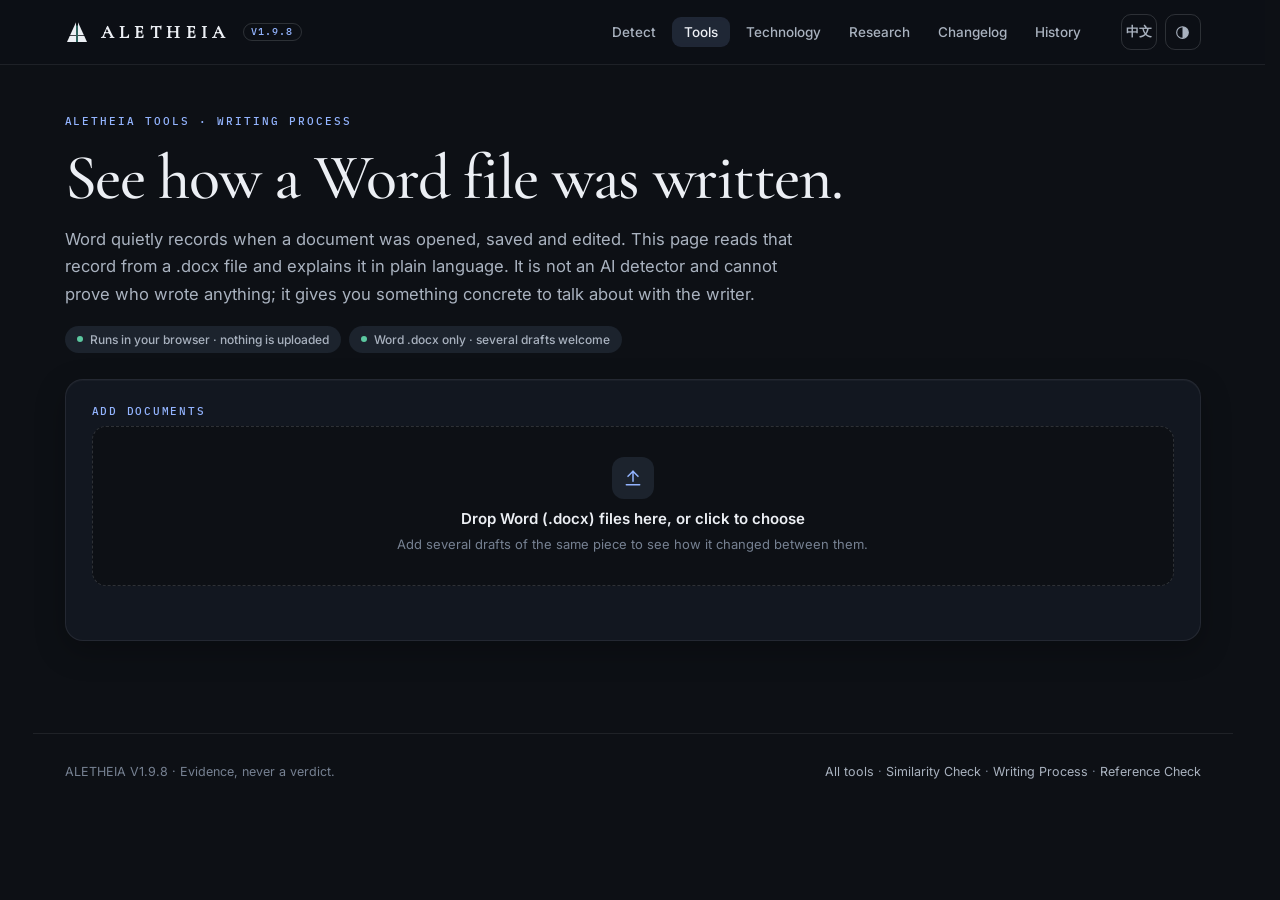
==== commit 2c78492b: "V1.9.8: similarity check with web sources and PDF report, detailed Writing Process" ====
--- a/process.html
+++ b/process.html
@@ -14,7 +14,7 @@
 .hidden{display:none!important}
 .zh-i{display:none}html[lang="zh-CN"] .zh-i{display:inline}html[lang="zh-CN"] .en-i{display:none}
 </style>
-<link rel="stylesheet" href="tools.css?v=1.9.7">
+<link rel="stylesheet" href="tools.css?v=1.9.8">
 <style>
 /* Writing Process page */
 .wb-row{display:flex;gap:12px;align-items:center;flex-wrap:wrap;margin-top:16px}
@@ -84,11 +84,21 @@
 .kv div:nth-child(even){font-family:var(--mono);word-break:break-all}
 @media (max-width:640px){.kv{grid-template-columns:1fr}.kv div:nth-child(odd){border-bottom:0;padding-bottom:0}}
 .tablewrap{overflow-x:auto}
+.grid2{display:grid;grid-template-columns:repeat(2,minmax(0,1fr));gap:22px;margin-top:16px}@media (max-width:760px){.grid2{grid-template-columns:1fr}}
+.h3{font:600 14px var(--sans);margin:18px 0 8px;color:var(--fg)}
+table.dt td.bar{width:38%}.sbar{height:9px;border-radius:5px;background:var(--bg-3);overflow:hidden}.sbar i{display:block;height:100%;border-radius:5px}
+.brow{display:grid;grid-template-columns:minmax(0,1fr) 70px;gap:10px;align-items:center;padding:7px 0;border-bottom:1px solid var(--line);font-size:13px}
+.brow .lbl{color:var(--fg-2);overflow:hidden;text-overflow:ellipsis;white-space:nowrap}.brow .lbl b{color:var(--fg);font-weight:600}
+.brow .num{font-family:var(--mono);text-align:right;color:var(--fg)}
+.brow .sbar{grid-column:1/-1;height:6px;margin-top:-2px}
+.isl{display:grid;grid-template-columns:90px minmax(0,1fr) 90px;gap:12px;padding:9px 12px;border:1px solid var(--line);border-radius:12px;margin-bottom:6px;font-size:13px;background:var(--card);cursor:pointer;text-align:left;color:var(--fg-2);width:100%}
+.isl:hover{border-color:var(--accent)}.isl b{color:var(--fg)}.isl .num{font-family:var(--mono);text-align:right}
+.chips2{display:flex;flex-wrap:wrap;gap:6px;margin-top:6px}.chips2 span{font:12px var(--mono);background:var(--bg-3);border-radius:8px;padding:4px 8px;color:var(--fg-2)}
 </style>
 </head>
 <body>
 <header class="top"><div class="bar">
-  <a class="brand" href="index.html#home" aria-label="ALETHEIA home"><svg viewBox="0 0 48 48" aria-hidden="true"><path d="M22.0 4.5 L10.152 30.5 L22.0 30.5 Z" fill="currentColor"/><path d="M9.423 32.1 L4 44 L22.0 44 L22.0 32.1 Z" fill="currentColor"/><path d="M26.000 4.5 L37.848 30.5 L26.000 30.5 Z" fill="currentColor"/><path d="M38.577 32.1 L44.000 44 L26.000 44 L26.000 32.1 Z" fill="currentColor"/><rect x="23.1" y="11" width="1.8" height="33" style="fill:var(--beam)"/></svg><span>ALETHEIA</span><small class="vbadge">V1.9.7</small></a>
+  <a class="brand" href="index.html#home" aria-label="ALETHEIA home"><svg viewBox="0 0 48 48" aria-hidden="true"><path d="M22.0 4.5 L10.152 30.5 L22.0 30.5 Z" fill="currentColor"/><path d="M9.423 32.1 L4 44 L22.0 44 L22.0 32.1 Z" fill="currentColor"/><path d="M26.000 4.5 L37.848 30.5 L26.000 30.5 Z" fill="currentColor"/><path d="M38.577 32.1 L44.000 44 L26.000 44 L26.000 32.1 Z" fill="currentColor"/><rect x="23.1" y="11" width="1.8" height="33" style="fill:var(--beam)"/></svg><span>ALETHEIA</span><small class="vbadge">V1.9.8</small></a>
   <nav aria-label="Main"><a href="index.html#detect"><span class="en-i">Detect</span><span class="zh-i">检测</span></a><a href="index.html#tools" class="on"><span class="en-i">Tools</span><span class="zh-i">工具</span></a><a href="index.html#technology"><span class="en-i">Technology</span><span class="zh-i">技术</span></a><a href="index.html#research"><span class="en-i">Research</span><span class="zh-i">研究</span></a><a href="index.html#changelog"><span class="en-i">Changelog</span><span class="zh-i">更新日志</span></a><a href="index.html#history"><span class="en-i">History</span><span class="zh-i">历史</span></a></nav>
   <div class="hdr-actions"><button class="iconbtn" id="btn-lang" type="button" aria-label="Switch language / 切换语言">中文</button><button class="iconbtn" id="btn-theme" type="button" aria-label="Switch light or dark theme"><svg width="15" height="15" viewBox="0 0 16 16" aria-hidden="true"><circle cx="8" cy="8" r="6.2" fill="none" stroke="currentColor" stroke-width="1.2"/><path d="M8 1.8a6.2 6.2 0 0 1 0 12.4z" fill="currentColor"/></svg></button></div>
 </div></header>
@@ -153,8 +163,51 @@
       <div class="finds" id="finds"></div>
     </section>
 
+    <section class="panel rise" id="p-sess">
+      <span class="sec-k" data-i18n="k4s">04 · Session by session</span>
+      <h2 data-i18n="sH">What each editing session added</h2>
+      <p class="cap" data-i18n="sIntro">Sessions are listed in the order Word recorded them. “Words still in the file” counts text from that session that survived every later edit; text that was written and then deleted is not counted.</p>
+      <div class="tablewrap"><table class="dt">
+        <thead><tr><th>#</th><th data-i18n="thWordsLeft">Words still in the file</th><th data-i18n="thShare">Share</th><th data-i18n="thParasT">Paragraphs touched</th><th></th></tr></thead>
+        <tbody id="sess-tbody"></tbody>
+      </table></div>
+      <p class="cap" id="sess-cap"></p>
+    </section>
+
+    <section class="panel rise" id="p-fmt">
+      <span class="sec-k" data-i18n="k5f">05 · Formatting and source clues</span>
+      <h2 data-i18n="fmtH">Fonts, sizes, languages and hidden text</h2>
+      <p class="cap" data-i18n="fmtIntro">Text typed straight into a document usually shares one font, size and spelling language. Text pasted from a website, PDF or another file often keeps its own formatting. A mismatch is a clue to ask about, not proof of copying.</p>
+      <div class="facts" id="fmt-facts"></div>
+      <div class="grid2">
+        <div><h3 class="h3" data-i18n="fontsH">Body text formatting</h3><div id="fmt-fonts"></div></div>
+        <div><h3 class="h3" data-i18n="langH">Spelling language set on the text</h3><div id="fmt-langs"></div></div>
+      </div>
+      <h3 class="h3" data-i18n="islH">Paragraphs formatted differently from the rest</h3>
+      <div id="fmt-islands"></div>
+    </section>
+
+    <section class="panel rise hidden" id="p-rev">
+      <span class="sec-k" data-i18n="k6r">06 · Revisions and comments over time</span>
+      <h2 data-i18n="revH">When tracked changes and comments were made</h2>
+      <p class="cap" data-i18n="revIntro">Tracked changes and comments carry a date. Several dates spread over time fit a piece that was revised with feedback.</p>
+      <div class="tablewrap"><table class="dt"><thead><tr><th data-i18n="thDay">Day</th><th data-i18n="thIns">Insertions</th><th data-i18n="thDel">Deletions</th><th data-i18n="thCom">Comments</th></tr></thead><tbody id="rev-tbody"></tbody></table></div>
+      <p class="cap" id="rev-cap"></p>
+    </section>
+
+    <section class="panel rise" id="p-struct">
+      <span class="sec-k" data-i18n="k7s">07 · Structure and characters</span>
+      <h2 data-i18n="stH">What the document is made of</h2>
+      <div class="facts" id="st-facts"></div>
+      <div class="grid2">
+        <div><h3 class="h3" data-i18n="lenH">Paragraph and sentence length</h3><div class="kv" id="st-len"></div></div>
+        <div><h3 class="h3" data-i18n="chH">Punctuation and special characters</h3><div class="kv" id="st-chars"></div></div>
+      </div>
+      <div id="st-domains"></div>
+    </section>
+
     <section class="panel rise hidden" id="p-drafts">
-      <span class="sec-k" data-i18n="k4">04 · Between drafts</span>
+      <span class="sec-k" data-i18n="k4">08 · Between drafts</span>
       <h2 data-i18n="dH">How the drafts changed</h2>
       <ul class="dsum" id="dsum"></ul>
       <div class="tablewrap"><table>
@@ -164,7 +217,7 @@
     </section>
 
     <section class="panel rise" id="p-tech">
-      <span class="sec-k" data-i18n="k5">05 · Technical details</span>
+      <span class="sec-k" data-i18n="k5">09 · Technical details</span>
       <details class="tech"><summary data-i18n="techSum">Show the raw values read from the file</summary>
         <div class="kv" id="kv"></div>
         <div id="tc-box"></div>
@@ -172,7 +225,7 @@
     </section>
   </div>
 </div>
-<footer class="tool-foot"><span>ALETHEIA V1.9.7 · <span class="en-i">Evidence, never a verdict.</span><span class="zh-i">只给证据，不下结论。</span></span><span><a href="index.html#tools"><span class="en-i">All tools</span><span class="zh-i">全部工具</span></a> · <a href="similarity.html"><span class="en-i">Similarity Check</span><span class="zh-i">相似度检查</span></a> · <a href="process.html"><span class="en-i">Writing Process</span><span class="zh-i">写作过程</span></a> · <a href="references.html"><span class="en-i">Reference Check</span><span class="zh-i">参考文献核查</span></a></span></footer>
+<footer class="tool-foot"><span>ALETHEIA V1.9.8 · <span class="en-i">Evidence, never a verdict.</span><span class="zh-i">只给证据，不下结论。</span></span><span><a href="index.html#tools"><span class="en-i">All tools</span><span class="zh-i">全部工具</span></a> · <a href="similarity.html"><span class="en-i">Similarity Check</span><span class="zh-i">相似度检查</span></a> · <a href="process.html"><span class="en-i">Writing Process</span><span class="zh-i">写作过程</span></a> · <a href="references.html"><span class="en-i">Reference Check</span><span class="zh-i">参考文献核查</span></a></span></footer>
 <script>
 (() => {
   'use strict';
@@ -223,10 +276,35 @@
       oNone: 'No Word editing record', oNoneP: 'Without session numbers there is nothing to read about how the text was written.',
       oNoneW: 'exported from Google Docs, Pages or WPS; converted online; created by a script.',
       oShort: 'Fewer than 300 words', oShortP: 'Short texts rarely build up much editing history, so the summary above means little here.',
-      k4: '04 · Between drafts', dH: 'How the drafts changed', thDraft: 'Draft', thDate: 'Created', thWords: 'Words', thSess: 'Sessions', thParas: 'Paragraphs kept / new / removed',
+      k4: '08 · Between drafts', dH: 'How the drafts changed', thDraft: 'Draft', thDate: 'Created', thWords: 'Words', thSess: 'Sessions', thParas: 'Paragraphs kept / new / removed',
       dStep: 'From {a} to {b}: {w} words, {np} new paragraph{pl1}, {rp} removed, {kp} kept unchanged, {ns} new editing session{pl2}.',
       dSame: '{b} keeps none of the session numbers of {a}, so it was probably saved as a new file rather than edited from the earlier one.',
-      k5: '05 · Technical details', techSum: 'Show the raw values read from the file',
+      k4s: '04 · Session by session', sH: 'What each editing session added', sIntro: 'Sessions are listed in the order Word recorded them. “Words still in the file” counts text from that session that survived every later edit; text that was written and then deleted is not counted.',
+      thWordsLeft: 'Words still in the file', thShare: 'Share', thParasT: 'Paragraphs touched', thBar: '',
+      sCap: '{a} of {s} sessions left words that are still in the file. Sessions with no surviving words are usually small fixes, formatting, or text that was later deleted.', sMore: '…and {n} more session{pl} with no surviving words.',
+      k5f: '05 · Formatting and source clues', fmtH: 'Fonts, sizes, languages and hidden text',
+      fmtIntro: 'Text typed straight into a document usually shares one font, size and spelling language. Text pasted from a website, PDF or another file often keeps its own formatting. A mismatch is a clue to ask about, not proof of copying.',
+      fontsH: 'Body text formatting', langH: 'Spelling language set on the text', islH: 'Paragraphs formatted differently from the rest',
+      fMain: 'Main body format', fMainS: 'font and size of most body text', fIsl: 'Differently formatted', fIslS: 'paragraphs of 15+ words in another font or size', fLang: 'Spelling languages', fLangS: 'different language tags on the text', fHid: 'Hidden, white or tiny', fHidS: 'words that are hard or impossible to see',
+      islNone: 'Every body paragraph uses the main font and size. Headings, tables and short lines are not checked.', islRow: 'Paragraph {p}', islWords: '{w} words',
+      islHint: 'Click a row to see it in the paragraph map above. Ordinary reasons: a quotation or example pasted on purpose; a section written in another document and moved over; a template’s own text.',
+      langNone: 'No spelling language is set on the text.', langUnknown: '(not set)', hlNote: '{h} words are highlighted or shaded and {c} words are in a colour other than black.',
+      k6r: '06 · Revisions and comments over time', revH: 'When tracked changes and comments were made', revIntro: 'Tracked changes and comments carry a date. Several dates spread over time fit a piece that was revised with feedback.',
+      thDay: 'Day', thIns: 'Insertions', thDel: 'Deletions', thCom: 'Comments', revCap: 'Spread over {d} day{pl}, by {a} author{pla}.',
+      k7s: '07 · Structure and characters', stH: 'What the document is made of', lenH: 'Paragraph and sentence length', chH: 'Punctuation and special characters',
+      sParas: 'Paragraphs', sParasS: '{h} headings, {l} list items', sTables: 'Tables', sTablesS: '{i} images or drawings', sLinks: 'Links', sLinksS: '{f} footnotes', sMath: 'Equations', sMathS: '{s} section{pl}',
+      lBody: 'Body paragraphs (5+ words)', lMed: 'Median paragraph length', lRange: 'Shortest / longest', lLong: 'Paragraphs of 150+ words', lSent: 'Sentences counted', lSentM: 'Average sentence length', lSentSd: 'Spread of sentence length',
+      wUnit: '{n} words', cQuotesD: 'Double quotes (curly / straight)', cQuotesS: 'Single quotes (curly / straight)', cDash: 'Em dashes / en dashes', cEll: 'Ellipsis characters', cNbsp: 'Non-breaking spaces', cZw: 'Zero-width characters', cOdd: 'Other unusual spaces', cDbl: 'Double spaces between words', cMix: 'Words mixing alphabets', cMd: 'Markdown marks (** or #)',
+      domH: 'Websites linked in the text', 
+      oIsl: '{n} paragraph{pl} ({p}% of body words) {v} a different font or size from the rest', oIslP: 'Pasted text often keeps the formatting of where it came from. Look at these paragraphs in the map and ask how they were written.', oIslW: 'a deliberate quotation or example; moved from the writer’s own other file; a template or teacher-provided text.',
+      oLang: 'The text carries {n} different spelling languages', oLangP: 'Word tags text with the spelling language of the keyboard or source it came from, for example English (Australia) and English (US).', oLangW: 'a different keyboard or device setting; text pasted from a website or another document; a template.',
+      oHid: '{n} word{pl} hidden, white or tiny', oHidP: 'Text that cannot be seen still counts for word counts and some checkers.', oHidW: 'leftover template text; notes the writer hid for themselves.',
+      oQuote: 'Both curly and straight double quotation marks are used ({c} curly, {s} straight)', oQuoteP: 'Word turns straight quotes into curly ones as you type, so a mix can mean that some text was typed or pasted elsewhere.',
+      oMix: '{n} word{pl} mixing Latin letters with Greek or Cyrillic letters', oMixP: 'Some Greek and Cyrillic letters look exactly like Latin ones. Mixing them inside a word is rare in ordinary writing.', oMixW: 'a maths or science symbol typed next to a word; text from a multilingual keyboard.', oQuoteW: 'autocorrect switched off for part of the writing; text from another app or device.',
+      oMd: '{n} Markdown mark{pl} such as ** or # left in the text', oMdP: 'These marks come from chat tools, notes apps and some websites, which use them for bold text and headings.', oMdW: 'notes written in a Markdown app; text copied from a forum or wiki.',
+      oZw: '{n} zero-width or unusual space character{pl}', oZwP: 'Invisible characters can come from web pages and PDFs, and are sometimes used to break up text so checkers miss it.', oZwW: 'copied from a web page or PDF; some languages’ keyboards.',
+      oRev: 'Tracked changes or comments on {d} different day{pl}', oRevP: 'Dated revisions spread over several days fit writing that was reviewed and revised over time.',
+      k5: '09 · Technical details', techSum: 'Show the raw values read from the file',
       kCreated: 'Created', kModified: 'Last modified', kCreator: 'Author', kLastBy: 'Last saved by', kRevision: 'Revision number', kTime: 'Total editing time (min)',
       kApp: 'Application', kAppVer: 'App version', kTemplate: 'Template', kPages: 'Pages', kWordsApp: 'Words (as counted by Word)', kRoot: 'First session id (rsidRoot)', kSess: 'Session ids (in order)',
       hidden: '[hidden — use “Show file names”]', tcH: 'Tracked changes and comments', insLabel: 'insertion', delLabel: 'deletion', comLabel: 'comment', none: '—'
@@ -277,10 +355,35 @@
       oNone: '没有 Word 编辑记录', oNoneP: '没有会话编号，就无法看出文字是怎么写出来的。',
       oNoneW: '从 Google Docs、Pages 或 WPS 导出；在线转换；由程序生成。',
       oShort: '少于 300 词', oShortP: '短文本很少积累编辑记录，所以上面的总结对它意义不大。',
-      k4: '04 · 草稿之间', dH: '各份草稿是怎么变化的', thDraft: '草稿', thDate: '创建时间', thWords: '字数', thSess: '会话', thParas: '段落 保留 / 新增 / 删除',
+      k4: '08 · 草稿之间', dH: '各份草稿是怎么变化的', thDraft: '草稿', thDate: '创建时间', thWords: '字数', thSess: '会话', thParas: '段落 保留 / 新增 / 删除',
       dStep: '从 {a} 到 {b}：{w} 词，新增 {np} 段，删除 {rp} 段，{kp} 段原样保留，新增 {ns} 次编辑会话。',
       dSame: '{b} 没有沿用 {a} 的任何会话编号，所以它很可能是另存成了新文件，而不是在前一份上接着改的。',
-      k5: '05 · 技术细节', techSum: '显示从文件里读到的原始数值',
+      k4s: '04 · 每次会话', sH: '每次编辑会话写了什么', sIntro: '会话按 Word 记录的先后顺序排列。“仍在文件里的词”只算这次会话写下、而且之后没被删掉的文字；写了又删掉的不算。',
+      thWordsLeft: '仍在文件里的词', thShare: '占比', thParasT: '涉及的段落', thBar: '',
+      sCap: '{s} 次会话中有 {a} 次留下了至今仍在文件里的词。没有留下文字的会话，通常是小修改、调格式，或者写的内容后来被删掉了。', sMore: '……另有 {n} 次会话没有留下文字。',
+      k5f: '05 · 格式与来源线索', fmtH: '字体、字号、语言和隐藏文字',
+      fmtIntro: '直接在文档里打的字，通常字体、字号和拼写语言都一样。从网页、PDF 或其他文件粘贴来的文字，常常会保留原来的格式。格式不一致只是值得问一问的线索，不能证明是抄的。',
+      fontsH: '正文格式', langH: '文字上设置的拼写语言', islH: '格式和其他部分不一样的段落',
+      fMain: '正文主格式', fMainS: '大部分正文的字体和字号', fIsl: '格式不同', fIslS: '15 词以上、字体或字号不同的段落', fLang: '拼写语言', fLangS: '文字上出现的不同语言标记', fHid: '隐藏、白色或极小', fHidS: '很难看见或看不见的词',
+      islNone: '所有正文段落都使用主字体和字号。标题、表格和短行不检查。', islRow: '第 {p} 段', islWords: '{w} 词',
+      islHint: '点击一行，可以在上面的段落地图里看到它。常见的正常原因：有意粘贴的引文或例子；在另一个文档里写好再搬过来的部分；模板自带的文字。',
+      langNone: '文字上没有设置拼写语言。', langUnknown: '（未设置）', hlNote: '有 {h} 个词加了高亮或底纹，{c} 个词不是黑色。',
+      k6r: '06 · 修订和批注的时间', revH: '修订和批注是什么时候做的', revIntro: '修订和批注都带有日期。日期分散在不同的日子，符合根据反馈反复修改的作业。',
+      thDay: '日期', thIns: '插入', thDel: '删除', thCom: '批注', revCap: '分布在 {d} 天里，共 {a} 位作者。',
+      k7s: '07 · 结构与字符', stH: '文档由什么组成', lenH: '段落和句子长度', chH: '标点和特殊字符',
+      sParas: '段落', sParasS: '{h} 个标题，{l} 个列表项', sTables: '表格', sTablesS: '{i} 张图片或绘图', sLinks: '链接', sLinksS: '{f} 个脚注', sMath: '公式', sMathS: '{s} 个分节',
+      lBody: '正文段落（5 词以上）', lMed: '段落长度中位数', lRange: '最短 / 最长', lLong: '150 词以上的段落', lSent: '统计的句子数', lSentM: '平均句长', lSentSd: '句长的波动',
+      wUnit: '{n} 词', cQuotesD: '双引号（弯 / 直）', cQuotesS: '单引号（弯 / 直）', cDash: '长破折号 / 短破折号', cEll: '省略号字符', cNbsp: '不换行空格', cZw: '零宽字符', cOdd: '其他特殊空格', cDbl: '词之间的双空格', cMix: '混用字母的单词', cMd: 'Markdown 符号（** 或 #）',
+      domH: '正文里链接的网站',
+      oIsl: '有 {n} 段（占正文词数的 {p}%）字体或字号和其他部分不同', oIslP: '粘贴来的文字常常保留原来的格式。可以在段落地图里看看这些段落，再问问是怎么写的。', oIslW: '有意放的引文或例子；从作者自己的其他文件搬过来；模板或老师给的文字。',
+      oLang: '文字带有 {n} 种不同的拼写语言', oLangP: 'Word 会按输入的键盘或来源给文字标上拼写语言，比如英语（澳大利亚）和英语（美国）。', oLangW: '键盘或设备设置不同；从网页或其他文档粘贴；模板。',
+      oHid: '有 {n} 个词是隐藏、白色或极小字号', oHidP: '看不见的文字仍然会算进字数，也会被一些检查工具读到。', oHidW: '模板里残留的文字；作者给自己留的隐藏笔记。',
+      oQuote: '同时用了弯双引号和直双引号（弯 {c} 个，直 {s} 个）', oQuoteP: 'Word 打字时会自动把直引号变成弯引号，所以两种混用可能说明有些文字是在别处输入或粘贴来的。',
+      oMix: '有 {n} 个单词把拉丁字母和希腊或西里尔字母混在一起', oMixP: '有些希腊和西里尔字母和拉丁字母长得一模一样。在普通写作里，一个单词里混用它们很少见。', oMixW: '在单词旁边输入了数学或科学符号；来自多语言键盘的文字。', oQuoteW: '写到一半关掉了自动更正；文字来自其他软件或设备。',
+      oMd: '文字里留有 {n} 个 ** 或 # 之类的 Markdown 符号', oMdP: '这些符号来自聊天工具、笔记软件和一些网站，用来表示加粗和标题。', oMdW: '在 Markdown 笔记软件里写的笔记；从论坛或维基复制的文字。',
+      oZw: '有 {n} 个零宽字符或特殊空格', oZwP: '看不见的字符可能来自网页和 PDF，有时也被用来打散文字，让检查工具查不出来。', oZwW: '从网页或 PDF 复制；某些语言的键盘。',
+      oRev: '修订或批注分布在 {d} 个不同的日子', oRevP: '日期分散在几天里的修订，符合经过审阅、逐步修改的写作过程。',
+      k5: '09 · 技术细节', techSum: '显示从文件里读到的原始数值',
       kCreated: '创建时间', kModified: '最后修改', kCreator: '作者', kLastBy: '最后保存者', kRevision: '修订号', kTime: '累计编辑时间（分钟）',
       kApp: '软件', kAppVer: '软件版本', kTemplate: '模板', kPages: '页数', kWordsApp: '字数（Word 统计）', kRoot: '第一次会话编号（rsidRoot）', kSess: '会话编号（按顺序）',
       hidden: '[已隐藏，点“显示文件名”查看]', tcH: '修订和批注', insLabel: '插入', delLabel: '删除', comLabel: '批注', none: '—'
@@ -576,7 +679,10 @@
       color: COLORS[idx % COLORS.length]
     }));
 
+    let detail = null;
+    try { detail = await extraDetail(zip, bodyDoc, paragraphs, trackedChanges, comments, settingsXml); } catch (e) { console.warn('detail', e); }
     return {
+      detail,
       fileName: file.name,
       meta,
       rsidRoot,
@@ -602,6 +708,172 @@
     });
   }
 
+
+  // ===== V1.9.8: detailed reading of formatting, language, structure and characters =====
+  // Everything here describes the file. None of it shows who wrote the text or whether AI was used.
+  async function extraDetail(zip, bodyDoc, paragraphs, trackedChanges, comments, settingsXml) {
+    const [stylesXml, themeXml, footXml, relsXml] = await Promise.all([
+      zip.readTextEntry('word/styles.xml'), zip.readTextEntry('word/theme/theme1.xml'),
+      zip.readTextEntry('word/footnotes.xml'), zip.readTextEntry('word/_rels/document.xml.rels')]);
+    const kidsOf = (el, ln) => { const out = []; if (!el) return out; for (const c of el.children) if (c.localName === ln) out.push(c); return out; };
+    const kid = (el, ln) => kidsOf(el, ln)[0] || null;
+    const all = (doc, ln) => { const out = []; if (!doc) return out; const els = doc.getElementsByTagName('*'); for (let i = 0; i < els.length; i++) if (els[i].localName === ln) out.push(els[i]); return out; };
+    // theme fonts
+    const theme = { major: '', minor: '' };
+    const thDoc = parseXml(themeXml);
+    if (thDoc) { for (const k of ['major', 'minor']) { const f = all(thDoc, k + 'Font')[0]; const l = f && kid(f, 'latin'); if (l) theme[k] = l.getAttribute('typeface') || ''; } }
+    const fontOf = rf => {
+      if (!rf) return '';
+      const v = getWAttr(rf, 'ascii') || getWAttr(rf, 'hAnsi');
+      if (v) return v;
+      const th = getWAttr(rf, 'asciiTheme') || getWAttr(rf, 'hAnsiTheme');
+      if (th) return /major/i.test(th) ? theme.major : theme.minor;
+      return '';
+    };
+    const readRPr = rPr => {
+      const o = {};
+      if (!rPr) return o;
+      const f = fontOf(kid(rPr, 'rFonts')); if (f) o.font = f;
+      const sz = kid(rPr, 'sz'); if (sz) o.size = (+getWAttr(sz, 'val') || 0) / 2;
+      const c = kid(rPr, 'color'); if (c) o.color = (getWAttr(c, 'val') || '').toUpperCase();
+      const h = kid(rPr, 'highlight'); if (h && getWAttr(h, 'val') && getWAttr(h, 'val') !== 'none') o.highlight = getWAttr(h, 'val');
+      const sh = kid(rPr, 'shd'); if (sh) { const fl = (getWAttr(sh, 'fill') || '').toUpperCase(); if (fl && fl !== 'AUTO' && fl !== 'FFFFFF') o.shade = fl; }
+      const lg = kid(rPr, 'lang'); if (lg && getWAttr(lg, 'val')) o.lang = getWAttr(lg, 'val');
+      const v = kid(rPr, 'vanish'); if (v && getWAttr(v, 'val') !== '0' && getWAttr(v, 'val') !== 'false') o.vanish = true;
+      return o;
+    };
+    // styles
+    const styles = new Map(); let defR = {}, defStyle = '';
+    const stDoc = parseXml(stylesXml);
+    if (stDoc) {
+      const dd = all(stDoc, 'rPrDefault')[0]; if (dd) defR = readRPr(kid(dd, 'rPr'));
+      for (const s of all(stDoc, 'style')) {
+        const id = getWAttr(s, 'styleId'); if (!id) continue;
+        const nm = kid(s, 'name'), bo = kid(s, 'basedOn');
+        styles.set(id, { name: nm ? getWAttr(nm, 'val') : id, basedOn: bo ? getWAttr(bo, 'val') : '', r: readRPr(kid(s, 'rPr')), type: getWAttr(s, 'type') });
+        if (getWAttr(s, 'type') === 'paragraph' && (getWAttr(s, 'default') === '1' || getWAttr(s, 'default') === 'true')) defStyle = id;
+      }
+    }
+    let themeLang = '';
+    const setDoc = parseXml(settingsXml); const tfl = setDoc && all(setDoc, 'themeFontLang')[0]; if (tfl) themeLang = getWAttr(tfl, 'val');
+    const styleR = id => { const out = {}; const seen = new Set(); let cur = id; while (cur && styles.has(cur) && !seen.has(cur)) { seen.add(cur); const s = styles.get(cur); for (const k in s.r) if (!(k in out)) out[k] = s.r[k]; cur = s.basedOn; } return out; };
+    const styleName = id => (styles.get(id) || {}).name || id || '';
+    const isHeadingStyle = id => /^(heading|title|subtitle|caption|toc|tableofcontents)/i.test(styleName(id).replace(/\s+/g, '')) || /^(Heading|Title|Subtitle|Caption|TOC)/i.test(id || '');
+    const base = Object.assign({ font: theme.minor || '', size: 0, lang: themeLang }, defR);
+    // walk paragraphs (same filtering as analyzeDocx, so list positions match)
+    const P = [];
+    const fmtWords = new Map(), langWords = new Map();
+    let hidden = 0, white = 0, tiny = 0, highlighted = 0, coloured = 0, totalW = 0;
+    const charText = [];
+    for (const el of all(bodyDoc, 'p')) {
+      if (insideFallback(el)) continue;
+      const pPr = kid(el, 'pPr'); const ps = pPr && kid(pPr, 'pStyle'); const sid = ps ? getWAttr(ps, 'val') : defStyle;
+      const sR = Object.assign({}, base, styleR(defStyle), styleR(sid));
+      const pPrR = pPr ? readRPr(kid(pPr, 'rPr')) : {};
+      const local = new Map(); let text = '';
+      const isShd = sh => { const f = sh ? (getWAttr(sh, 'fill') || '').toUpperCase() : ''; return !!f && f !== 'AUTO' && f !== 'FFFFFF'; };
+      let inTable = false, cellShaded = false;
+      for (let n = el.parentNode; n; n = n.parentNode) if (n.localName === 'tc') { inTable = true; const tcPr = kid(n, 'tcPr'); if (tcPr && isShd(kid(tcPr, 'shd'))) cellShaded = true; break; }
+      const paraShaded = !!(pPr && isShd(kid(pPr, 'shd')));
+      const numbered = !!(pPr && kid(pPr, 'numPr'));
+      const descendants = el.getElementsByTagName('*');
+      for (let j = 0; j < descendants.length; j++) {
+        const d = descendants[j];
+        if (d.localName !== 'r' || nearestPara(d) !== el || insideFallback(d)) continue;
+        let rText = '';
+        for (const k of d.getElementsByTagName('*')) { if (k.localName === 't') rText += k.textContent; else if (k.localName === 'tab') rText += '\t'; else if (k.localName === 'br') rText += '\n'; }
+        if (!rText) continue;
+        text += rText;
+        const rs = kid(d, 'rStyle');
+        const r = Object.assign({}, sR, rs ? styleR(getWAttr(rs, 'val')) : {}, readRPr(kid(d, 'rPr')));
+        const wc = countWords(rText);
+        if (!wc) continue;
+        const key = (r.font || '?') + '|' + (r.size || '?');
+        local.set(key, (local.get(key) || 0) + wc);
+        const lg = r.lang || '?'; langWords.set(lg, (langWords.get(lg) || 0) + wc);
+        if (r.vanish) hidden += wc;
+        else if (r.color === 'FFFFFF' && !cellShaded && !paraShaded && !r.highlight && !r.shade) white += wc;
+        else if (r.size && r.size <= 3) tiny += wc;
+        if (r.highlight || r.shade) highlighted += wc;
+        if (r.color && r.color !== 'AUTO' && r.color !== '000000' && r.color !== 'FFFFFF') coloured += wc;
+        totalW += wc;
+      }
+      const wc = countWords(text);
+      if (!wc && !text.trim()) continue;
+      charText.push(text);
+      let dom = '', dw = -1; local.forEach((n, k) => { if (n > dw) { dw = n; dom = k; } });
+      const heading = isHeadingStyle(sid);
+      P.push({ key: dom, keys: local.size, style: styleName(sid), heading, inTable, numbered, words: wc });
+      if (!heading && !inTable) local.forEach((n, k) => fmtWords.set(k, (fmtWords.get(k) || 0) + n));
+    }
+    let mainKey = '', mw = -1; fmtWords.forEach((n, k) => { if (n > mw) { mw = n; mainKey = k; } });
+    const split = k => { const [f, s] = (k || '?|?').split('|'); return { font: f === '?' ? '' : f, size: s === '?' ? 0 : +s }; };
+    const islands = [];
+    P.forEach((p, i) => {
+      if (p.heading || p.inTable || p.words < 15 || !p.key || p.key === mainKey) return;
+      const a = split(p.key), b = split(mainKey);
+      if (a.font === b.font && Math.abs((a.size || 0) - (b.size || 0)) < 0.6) return;
+      islands.push({ i, para: paragraphs[i] ? paragraphs[i].index : i + 1, font: a.font, size: a.size, words: p.words, session: paragraphs[i] ? paragraphs[i].primarySession : '' });
+    });
+    const mixedParas = P.filter(p => !p.heading && p.keys > 1 && p.words >= 15).length;
+    const fmtList = [...fmtWords.entries()].sort((a, b) => b[1] - a[1]).slice(0, 8).map(([k, n]) => Object.assign(split(k), { words: n }));
+    const langs = [...langWords.entries()].sort((a, b) => b[1] - a[1]).map(([k, n]) => ({ lang: k === '?' ? '' : k, words: n }));
+    // structure
+    const bodyAll = bodyDoc ? bodyDoc.getElementsByTagName('*') : [];
+    let tables = 0, images = 0, links = 0, maths = 0, sections = 0, fields = 0, footnotes = 0, textboxes = 0;
+    const domains = new Map();
+    const rels = new Map(); const rDoc = parseXml(relsXml);
+    if (rDoc) for (const r of all(rDoc, 'Relationship')) rels.set(r.getAttribute('Id'), { target: r.getAttribute('Target') || '', ext: r.getAttribute('TargetMode') === 'External' });
+    for (let i = 0; i < bodyAll.length; i++) {
+      const e = bodyAll[i], ln = e.localName;
+      if (insideFallback(e)) continue;
+      if (ln === 'tbl') tables++;
+      else if (ln === 'drawing' || ln === 'pict') { images++; }
+      else if (ln === 'txbxContent') textboxes++;
+      else if (ln === 'hyperlink') { links++; const id = e.getAttribute('r:id'); const rl = id && rels.get(id); if (rl && rl.ext) { const m = rl.target.match(/^https?:\/\/([^/?#]+)/i); if (m) { const d = m[1].replace(/^www\./i, '').toLowerCase(); domains.set(d, (domains.get(d) || 0) + 1); } } }
+      else if (ln === 'oMath') maths++;
+      else if (ln === 'sectPr') sections++;
+      else if (ln === 'fldSimple' || (ln === 'fldChar' && getWAttr(e, 'fldCharType') === 'begin')) fields++;
+      else if (ln === 'footnoteReference') footnotes++;
+    }
+    // paragraphs & sentences
+    const body = P.filter(p => !p.heading && !p.inTable && p.words >= 5);
+    const lens = body.map(p => p.words).sort((a, b) => a - b);
+    const med = a => a.length ? (a.length % 2 ? a[(a.length - 1) / 2] : (a[a.length / 2 - 1] + a[a.length / 2]) / 2) : 0;
+    const joined = charText.join('\n');
+    const sents = joined.replace(/([.!?])\s+(?=[A-Z"“(])/g, '$1\u0001').split('\u0001').map(s => countWords(s)).filter(n => n >= 3);
+    const sm = sents.length ? sents.reduce((a, b) => a + b, 0) / sents.length : 0;
+    const ssd = sents.length > 1 ? Math.sqrt(sents.reduce((a, b) => a + (b - sm) * (b - sm), 0) / (sents.length - 1)) : 0;
+    // characters
+    const cnt = re => (joined.match(re) || []).length;
+    const chars = {
+      curlyDouble: cnt(/[“”]/g), straightDouble: cnt(/"/g), curlySingle: cnt(/[‘’]/g), straightSingle: cnt(/'/g),
+      emDash: cnt(/—/g), enDash: cnt(/–/g), ellipsis: cnt(/…/g), nbsp: cnt(/ /g), zeroWidth: cnt(/[​-‍⁠﻿­]/g),
+      doubleSpace: cnt(/[^\s] {2,}[^\s]/g), oddSpace: cnt(/[ -   　]/g),
+      mixedAlpha: (joined.match(/[A-Za-z\u0370-\u03FF\u0400-\u04FF]+/g) || []).filter(w => /[A-Za-z]/.test(w) && /[\u0370-\u03FF\u0400-\u04FF]/.test(w)).length,
+      bullets: cnt(/^\s*[•·▪●◦-]\s/gm), markdown: cnt(/\*\*[^*\n]+\*\*|^#{1,4} /gm)
+    };
+    // sessions table
+    const sessParas = new Map();
+    paragraphs.forEach(p => p.runRsids.forEach(r => sessParas.set(r, (sessParas.get(r) || 0) + 1)));
+    // revision & comment timeline by day
+    const days = new Map();
+    const addDay = (d, k) => { const t = Date.parse(d || ''); if (isNaN(t)) return; const key = new Date(t).toISOString().slice(0, 10); const o = days.get(key) || { ins: 0, del: 0, com: 0, authors: new Set() }; o[k]++; days.set(key, o); };
+    trackedChanges.forEach(c => addDay(c.date, c.kind));
+    comments.forEach(c => addDay(c.date, 'com'));
+    const authors = new Set(); trackedChanges.forEach(c => c.author && authors.add(c.author)); comments.forEach(c => c.author && authors.add(c.author));
+    const timeline = [...days.entries()].sort((a, b) => a[0] < b[0] ? -1 : 1).map(([d, o]) => ({ day: d, ins: o.ins, del: o.del, com: o.com }));
+    const fn = parseXml(footXml); const footCount = fn ? all(fn, 'footnote').filter(f => !getWAttr(f, 'type')).length : 0;
+    return {
+      mainFont: split(mainKey), fmtList, islands, islandWords: islands.reduce((a, b) => a + b.words, 0), mixedParas,
+      langs, hidden, white, tiny, highlighted, coloured, totalW,
+      structure: { paragraphs: P.length, headings: P.filter(p => p.heading).length, listItems: P.filter(p => p.numbered).length, tableParas: P.filter(p => p.inTable).length, tables, images, textboxes, links, domains: [...domains.entries()].sort((a, b) => b[1] - a[1]).slice(0, 10), maths, sections, fields, footnotes: Math.max(footnotes, footCount) },
+      paraLen: { n: lens.length, median: med(lens), min: lens[0] || 0, max: lens[lens.length - 1] || 0, long: lens.filter(x => x >= 150).length },
+      sentLen: { n: sents.length, mean: sm, sd: ssd },
+      chars, sessParas: [...sessParas.entries()], timeline, authors: authors.size,
+      paras: P.map(p => ({ font: split(p.key).font, size: split(p.key).size, style: p.style, heading: p.heading, inTable: p.inTable }))
+    };
+  }
 
 
   async function handleFiles(list) {
@@ -652,7 +924,7 @@
       chips.appendChild(b);
     });
     const doc = filesData[activeIdx], A = assess(doc);
-    renderSummary(doc, A); renderTimeline(doc); renderFindings(doc, A); renderDrafts(); renderTech(doc); renderParaInfo();
+    renderSummary(doc, A); renderTimeline(doc); renderFindings(doc, A); renderSessions(doc); renderFormat(doc); renderRevisions(doc); renderStructure(doc); renderDrafts(); renderTech(doc); renderParaInfo();
   }
 
   function renderSummary(doc, A) {
@@ -711,7 +983,8 @@
     const p = doc.paragraphs[selectedPara], idx = sessIndex(doc);
     const sess = p.runRsids.map(r => idx.has(r) ? t('pSessN', { n: idx.get(r) + 1 }) : r).join(', ');
     box.classList.remove('hidden');
-    $('pinfo-meta').textContent = t('pInfo', { i: p.index, w: p.words, s: p.runRsids.length > 1 ? t('pMany', { n: p.runRsids.length }) + ' (' + sess + ')' : t('pOne') + (sess ? ' (' + sess + ')' : '') });
+    const fd = doc.detail && doc.detail.paras && doc.detail.paras[selectedPara];
+    $('pinfo-meta').textContent = t('pInfo', { i: p.index, w: p.words, s: p.runRsids.length > 1 ? t('pMany', { n: p.runRsids.length }) + ' (' + sess + ')' : t('pOne') + (sess ? ' (' + sess + ')' : '') }) + (fd ? ' · ' + fmtFont(fd) + (fd.style ? ' · ' + fd.style : '') : '');
     const tx = $('pinfo-text'); tx.classList.toggle('hidden', !showParaText); tx.textContent = showParaText ? p.text : '';
   }
 
@@ -730,8 +1003,67 @@
     const c = Date.parse(doc.meta.created || ''), m = Date.parse(doc.meta.modified || '');
     if (!isNaN(c) && !isNaN(m)) F.push({ k: m < c ? 'note' : 'info', h: t('oDates', { c: fmtDate(doc.meta.created), m: fmtDate(doc.meta.modified) }), p: m < c ? t('oDatesOdd') : t('oDatesP', { d: fmtSpan(m - c) }) });
     if (A.words < 300 && A.level !== 'short') F.push({ k: 'info', h: t('oShort'), p: t('oShortP') });
+    const D = doc.detail;
+    if (D) {
+      const bw = Math.max(1, D.totalW);
+      if (D.islands.length) F.push({ k: 'note', h: t('oIsl', { n: num(D.islands.length), pl: pl(D.islands.length), v: D.islands.length === 1 ? 'uses' : 'use', p: Math.max(1, Math.round(100 * D.islandWords / bw)) }), p: t('oIslP'), w: t('oIslW') });
+      const L = D.langs.filter(x => x.lang && x.words >= 10);
+      if (L.length > 1) F.push({ k: 'note', h: t('oLang', { n: num(L.length) }), p: t('oLangP'), w: t('oLangW') });
+      const hid = D.hidden + D.white + D.tiny; if (hid) F.push({ k: 'note', h: t('oHid', { n: num(hid), pl: hid === 1 ? ' is' : 's are' }), p: t('oHidP'), w: t('oHidW') });
+      const C = D.chars, cq = C.curlyDouble, sq = C.straightDouble;
+      if (cq >= 2 && sq >= 2) F.push({ k: 'note', h: t('oQuote', { c: num(cq), s: num(sq) }), p: t('oQuoteP'), w: t('oQuoteW') });
+      if (C.markdown) F.push({ k: 'note', h: t('oMd', { n: num(C.markdown), pl: pl(C.markdown) }), p: t('oMdP'), w: t('oMdW') });
+      if (C.zeroWidth + C.oddSpace) F.push({ k: 'note', h: t('oZw', { n: num(C.zeroWidth + C.oddSpace), pl: pl(C.zeroWidth + C.oddSpace) }), p: t('oZwP'), w: t('oZwW') });
+      if (C.mixedAlpha) F.push({ k: 'note', h: t('oMix', { n: num(C.mixedAlpha), pl: pl(C.mixedAlpha) }), p: t('oMixP'), w: t('oMixW') });
+      if (D.timeline.length >= 2) F.push({ k: 'ok', h: t('oRev', { d: num(D.timeline.length), pl: pl(D.timeline.length) }), p: t('oRevP') });
+    }
     const icon = { ok: '✓', note: '!', info: 'i' };
     $('finds').innerHTML = F.map(f => `<div class="find ${f.k}"><span class="dot" aria-hidden="true">${icon[f.k]}</span><div><h3>${esc(f.h)}</h3><p>${esc(f.p)}</p>${f.w ? `<p class="why"><b>${esc(t('whyK'))}</b> ${esc(f.w)}</p>` : ''}</div></div>`).join('');
+  }
+
+
+  const langName = code => { if (!code) return t('langUnknown'); try { return new Intl.DisplayNames([lang === 'zh' ? 'zh-CN' : 'en'], { type: 'language' }).of(code) + ' · ' + code; } catch (e) { return code; } };
+  const fmtFont = f => (f.font || (lang === 'zh' ? '默认字体' : 'default font')) + (f.size ? ' · ' + f.size + ' pt' : '');
+  const bar = (frac, col) => `<div class="sbar"><i style="width:${Math.max(1, Math.round(frac * 100))}%;background:${col}"></i></div>`;
+  function renderSessions(doc) {
+    const S = doc.allSessions, tb = $('sess-tbody'), total = Math.max(1, S.reduce((a, s) => a + s.words, 0));
+    const pc = new Map((doc.detail && doc.detail.sessParas) || []);
+    const live = S.map((s, i) => ({ s, i })).filter(x => x.s.words > 0), dead = S.length - live.length;
+    const maxW = Math.max(1, ...live.map(x => x.s.words));
+    tb.innerHTML = live.map(({ s, i }) => `<tr><td class="mono"><span style="display:inline-block;width:10px;height:10px;border-radius:3px;background:${COLORS[i % COLORS.length]};margin-right:6px"></span>${i + 1}</td><td class="mono">${num(s.words)}</td><td class="mono">${Math.round(100 * s.words / total)}%</td><td class="mono">${num(pc.get(s.id) || 0)}</td><td class="bar">${bar(s.words / maxW, COLORS[i % COLORS.length])}</td></tr>`).join('');
+    $('p-sess').classList.toggle('hidden', !live.length);
+    $('sess-cap').textContent = t('sCap', { a: num(live.length), s: num(S.length) }) + (dead ? ' ' + t('sMore', { n: num(dead), pl: dead === 1 ? '' : 's' }) : '');
+  }
+  function renderFormat(doc) {
+    const D = doc.detail, box = $('p-fmt');
+    if (!D) { box.classList.add('hidden'); return; } box.classList.remove('hidden');
+    const bw = Math.max(1, D.totalW), L = D.langs.filter(x => x.words > 0), hid = D.hidden + D.white + D.tiny;
+    $('fmt-facts').innerHTML = [[t('fMain'), fmtFont(D.mainFont), t('fMainS')], [t('fIsl'), num(D.islands.length), t('fIslS')], [t('fLang'), num(L.filter(x => x.lang).length), t('fLangS')], [t('fHid'), num(hid), t('fHidS')]]
+      .map(([k, v, s]) => `<div class="fact"><div class="k">${esc(k)}</div><div class="v" style="font-size:${String(v).length > 14 ? 17 : 24}px">${esc(v)}</div><div class="s">${esc(s)}</div></div>`).join('');
+    const fw = Math.max(1, D.fmtList.reduce((a, b) => a + b.words, 0));
+    $('fmt-fonts').innerHTML = D.fmtList.map((f, i) => `<div class="brow"><span class="lbl">${i === 0 ? '<b>' + esc(fmtFont(f)) + '</b>' : esc(fmtFont(f))}</span><span class="num">${Math.round(100 * f.words / fw)}%</span>${bar(f.words / fw, i === 0 ? 'var(--accent)' : 'var(--warn)')}</div>`).join('')
+      + (D.highlighted || D.coloured ? `<p class="cap">${esc(t('hlNote', { h: num(D.highlighted), c: num(D.coloured) }))}</p>` : '');
+    $('fmt-langs').innerHTML = L.length ? L.map((x, i) => `<div class="brow"><span class="lbl">${i === 0 ? '<b>' + esc(langName(x.lang)) + '</b>' : esc(langName(x.lang))}</span><span class="num">${Math.round(100 * x.words / bw)}%</span>${bar(x.words / bw, i === 0 ? 'var(--accent)' : 'var(--warn)')}</div>`).join('') : `<p class="cap">${esc(t('langNone'))}</p>`;
+    const idx = sessIndex(doc);
+    $('fmt-islands').innerHTML = D.islands.length ? D.islands.slice(0, 40).map(x => `<button type="button" class="isl" data-i="${x.i}"><b>${esc(t('islRow', { p: x.para }))}</b><span>${esc(fmtFont(x))}${idx.has(x.session) ? ' · ' + esc(t('pSessN', { n: idx.get(x.session) + 1 })) : ''}</span><span class="num">${esc(t('islWords', { w: num(x.words) }))}</span></button>`).join('') + `<p class="cap">${esc(t('islHint'))}</p>` : `<p class="cap">${esc(t('islNone'))}</p>`;
+    box.querySelectorAll('.isl').forEach(b => b.addEventListener('click', () => { selectedPara = +b.dataset.i; renderTimeline(doc); renderParaInfo(); $('pmap').scrollIntoView({ behavior: 'smooth', block: 'center' }); }));
+  }
+  function renderRevisions(doc) {
+    const D = doc.detail, box = $('p-rev');
+    if (!D || !D.timeline.length) { box.classList.add('hidden'); return; } box.classList.remove('hidden');
+    $('rev-tbody').innerHTML = D.timeline.map(r => `<tr><td class="mono">${esc(fmtDate(r.day + 'T12:00:00Z'))}</td><td class="mono">${num(r.ins)}</td><td class="mono">${num(r.del)}</td><td class="mono">${num(r.com)}</td></tr>`).join('');
+    $('rev-cap').textContent = t('revCap', { d: num(D.timeline.length), pl: D.timeline.length === 1 ? '' : 's', a: num(D.authors), pla: D.authors === 1 ? '' : 's' });
+  }
+  function renderStructure(doc) {
+    const D = doc.detail, box = $('p-struct');
+    if (!D) { box.classList.add('hidden'); return; } box.classList.remove('hidden');
+    const S = D.structure, C = D.chars, w = n => t('wUnit', { n: num(Math.round(n)) });
+    $('st-facts').innerHTML = [[t('sParas'), num(S.paragraphs), t('sParasS', { h: num(S.headings), l: num(S.listItems) })], [t('sTables'), num(S.tables), t('sTablesS', { i: num(S.images) })], [t('sLinks'), num(S.links), t('sLinksS', { f: num(S.footnotes) })], [t('sMath'), num(S.maths), t('sMathS', { s: num(S.sections), pl: S.sections === 1 ? '' : 's' })]]
+      .map(([k, v, s]) => `<div class="fact"><div class="k">${esc(k)}</div><div class="v">${esc(v)}</div><div class="s">${esc(s)}</div></div>`).join('');
+    const kv = rows => rows.map(([k, v]) => `<div>${esc(k)}</div><div>${esc(v)}</div>`).join('');
+    $('st-len').innerHTML = kv([[t('lBody'), num(D.paraLen.n)], [t('lMed'), w(D.paraLen.median)], [t('lRange'), w(D.paraLen.min) + ' / ' + w(D.paraLen.max)], [t('lLong'), num(D.paraLen.long)], [t('lSent'), num(D.sentLen.n)], [t('lSentM'), D.sentLen.n >= 5 ? w(D.sentLen.mean) : t('none')], [t('lSentSd'), D.sentLen.n >= 5 ? '± ' + w(D.sentLen.sd) : t('none')]]);
+    $('st-chars').innerHTML = kv([[t('cQuotesD'), num(C.curlyDouble) + ' / ' + num(C.straightDouble)], [t('cQuotesS'), num(C.curlySingle) + ' / ' + num(C.straightSingle)], [t('cDash'), num(C.emDash) + ' / ' + num(C.enDash)], [t('cEll'), num(C.ellipsis)], [t('cNbsp'), num(C.nbsp)], [t('cZw'), num(C.zeroWidth)], [t('cOdd'), num(C.oddSpace)], [t('cDbl'), num(C.doubleSpace)], [t('cMix'), num(C.mixedAlpha)], [t('cMd'), num(C.markdown)]]);
+    $('st-domains').innerHTML = S.domains.length ? `<h3 class="h3">${esc(t('domH'))}</h3><div class="chips2">${S.domains.map(([d, n]) => `<span>${esc(d)} × ${num(n)}</span>`).join('')}</div>` : '';
   }
 
   function renderDrafts() {
@@ -778,6 +1110,7 @@
       file: revealNames ? doc.fileName : t('fileN', { n: i + 1 }), level: A.level, sessions: A.sess, editingMinutes: A.mins, words: A.words, writtenInOneGoPct: Math.round(A.bulk * 100),
       created: doc.meta.created, modified: doc.meta.modified, revision: doc.meta.revision, application: doc.meta.application,
       trackedChanges: doc.trackedChanges.length, comments: doc.comments.length,
+      detail: doc.detail ? { mainFormat: doc.detail.mainFont, formats: doc.detail.fmtList, differentlyFormattedParagraphs: doc.detail.islands.map(x => ({ paragraph: x.para, font: x.font, size: x.size, words: x.words })), languages: doc.detail.langs, hiddenWords: doc.detail.hidden, whiteWords: doc.detail.white, tinyWords: doc.detail.tiny, structure: doc.detail.structure, paragraphLength: doc.detail.paraLen, sentenceLength: doc.detail.sentLen, characters: doc.detail.chars, revisionDays: doc.detail.timeline } : null,
       note: 'Editing traces only. Not an AI detector and not proof of authorship.' }; });
   }
   $('btn-dl-json').addEventListener('click', () => {
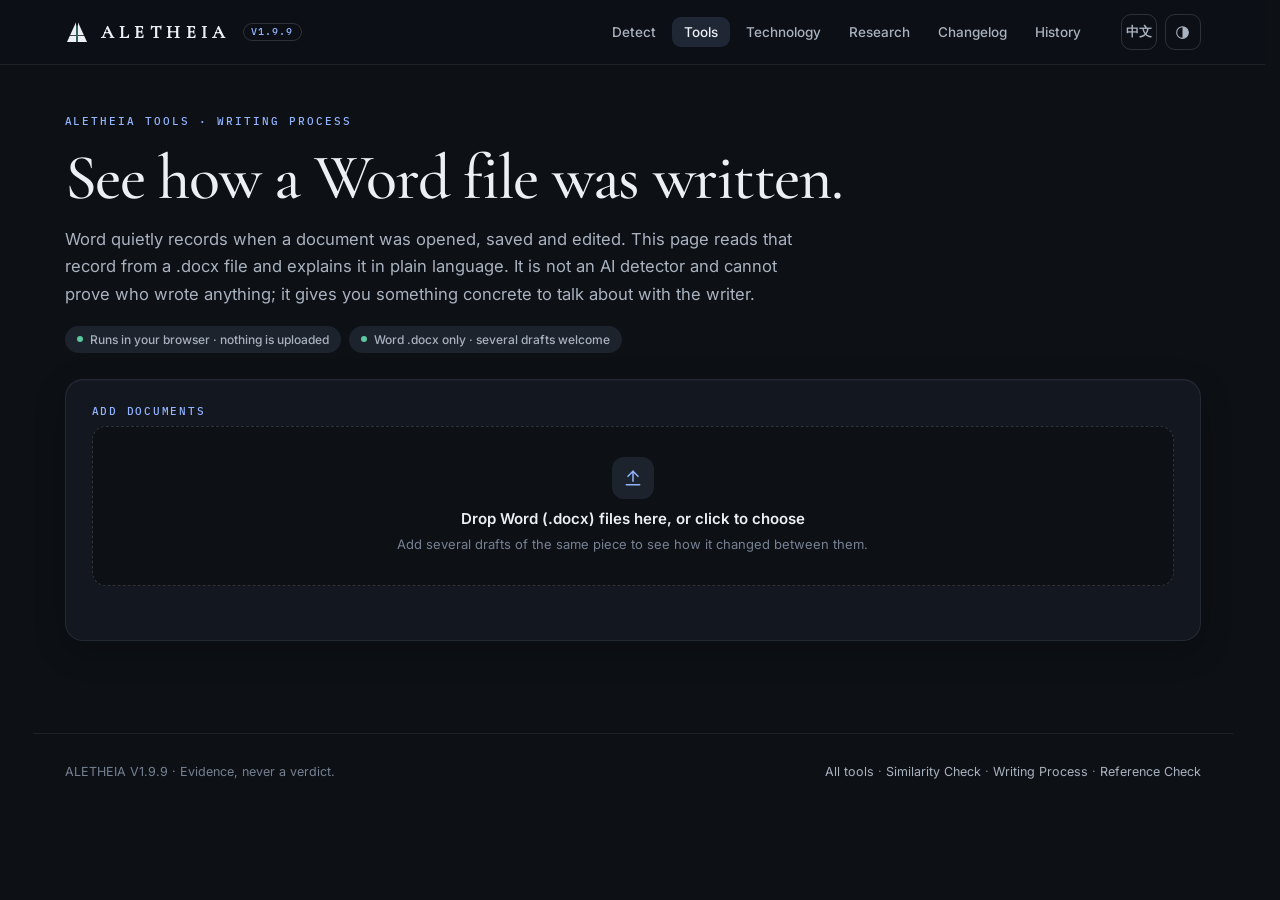
==== commit a747c417: "V1.9.9: Similarity check adds web search (Serper relay)" ====
--- a/process.html
+++ b/process.html
@@ -14,7 +14,7 @@
 .hidden{display:none!important}
 .zh-i{display:none}html[lang="zh-CN"] .zh-i{display:inline}html[lang="zh-CN"] .en-i{display:none}
 </style>
-<link rel="stylesheet" href="tools.css?v=1.9.8">
+<link rel="stylesheet" href="tools.css?v=1.9.9">
 <style>
 /* Writing Process page */
 .wb-row{display:flex;gap:12px;align-items:center;flex-wrap:wrap;margin-top:16px}
@@ -98,7 +98,7 @@
 </head>
 <body>
 <header class="top"><div class="bar">
-  <a class="brand" href="index.html#home" aria-label="ALETHEIA home"><svg viewBox="0 0 48 48" aria-hidden="true"><path d="M22.0 4.5 L10.152 30.5 L22.0 30.5 Z" fill="currentColor"/><path d="M9.423 32.1 L4 44 L22.0 44 L22.0 32.1 Z" fill="currentColor"/><path d="M26.000 4.5 L37.848 30.5 L26.000 30.5 Z" fill="currentColor"/><path d="M38.577 32.1 L44.000 44 L26.000 44 L26.000 32.1 Z" fill="currentColor"/><rect x="23.1" y="11" width="1.8" height="33" style="fill:var(--beam)"/></svg><span>ALETHEIA</span><small class="vbadge">V1.9.8</small></a>
+  <a class="brand" href="index.html#home" aria-label="ALETHEIA home"><svg viewBox="0 0 48 48" aria-hidden="true"><path d="M22.0 4.5 L10.152 30.5 L22.0 30.5 Z" fill="currentColor"/><path d="M9.423 32.1 L4 44 L22.0 44 L22.0 32.1 Z" fill="currentColor"/><path d="M26.000 4.5 L37.848 30.5 L26.000 30.5 Z" fill="currentColor"/><path d="M38.577 32.1 L44.000 44 L26.000 44 L26.000 32.1 Z" fill="currentColor"/><rect x="23.1" y="11" width="1.8" height="33" style="fill:var(--beam)"/></svg><span>ALETHEIA</span><small class="vbadge">V1.9.9</small></a>
   <nav aria-label="Main"><a href="index.html#detect"><span class="en-i">Detect</span><span class="zh-i">检测</span></a><a href="index.html#tools" class="on"><span class="en-i">Tools</span><span class="zh-i">工具</span></a><a href="index.html#technology"><span class="en-i">Technology</span><span class="zh-i">技术</span></a><a href="index.html#research"><span class="en-i">Research</span><span class="zh-i">研究</span></a><a href="index.html#changelog"><span class="en-i">Changelog</span><span class="zh-i">更新日志</span></a><a href="index.html#history"><span class="en-i">History</span><span class="zh-i">历史</span></a></nav>
   <div class="hdr-actions"><button class="iconbtn" id="btn-lang" type="button" aria-label="Switch language / 切换语言">中文</button><button class="iconbtn" id="btn-theme" type="button" aria-label="Switch light or dark theme"><svg width="15" height="15" viewBox="0 0 16 16" aria-hidden="true"><circle cx="8" cy="8" r="6.2" fill="none" stroke="currentColor" stroke-width="1.2"/><path d="M8 1.8a6.2 6.2 0 0 1 0 12.4z" fill="currentColor"/></svg></button></div>
 </div></header>
@@ -225,7 +225,7 @@
     </section>
   </div>
 </div>
-<footer class="tool-foot"><span>ALETHEIA V1.9.8 · <span class="en-i">Evidence, never a verdict.</span><span class="zh-i">只给证据，不下结论。</span></span><span><a href="index.html#tools"><span class="en-i">All tools</span><span class="zh-i">全部工具</span></a> · <a href="similarity.html"><span class="en-i">Similarity Check</span><span class="zh-i">相似度检查</span></a> · <a href="process.html"><span class="en-i">Writing Process</span><span class="zh-i">写作过程</span></a> · <a href="references.html"><span class="en-i">Reference Check</span><span class="zh-i">参考文献核查</span></a></span></footer>
+<footer class="tool-foot"><span>ALETHEIA V1.9.9 · <span class="en-i">Evidence, never a verdict.</span><span class="zh-i">只给证据，不下结论。</span></span><span><a href="index.html#tools"><span class="en-i">All tools</span><span class="zh-i">全部工具</span></a> · <a href="similarity.html"><span class="en-i">Similarity Check</span><span class="zh-i">相似度检查</span></a> · <a href="process.html"><span class="en-i">Writing Process</span><span class="zh-i">写作过程</span></a> · <a href="references.html"><span class="en-i">Reference Check</span><span class="zh-i">参考文献核查</span></a></span></footer>
 <script>
 (() => {
   'use strict';
